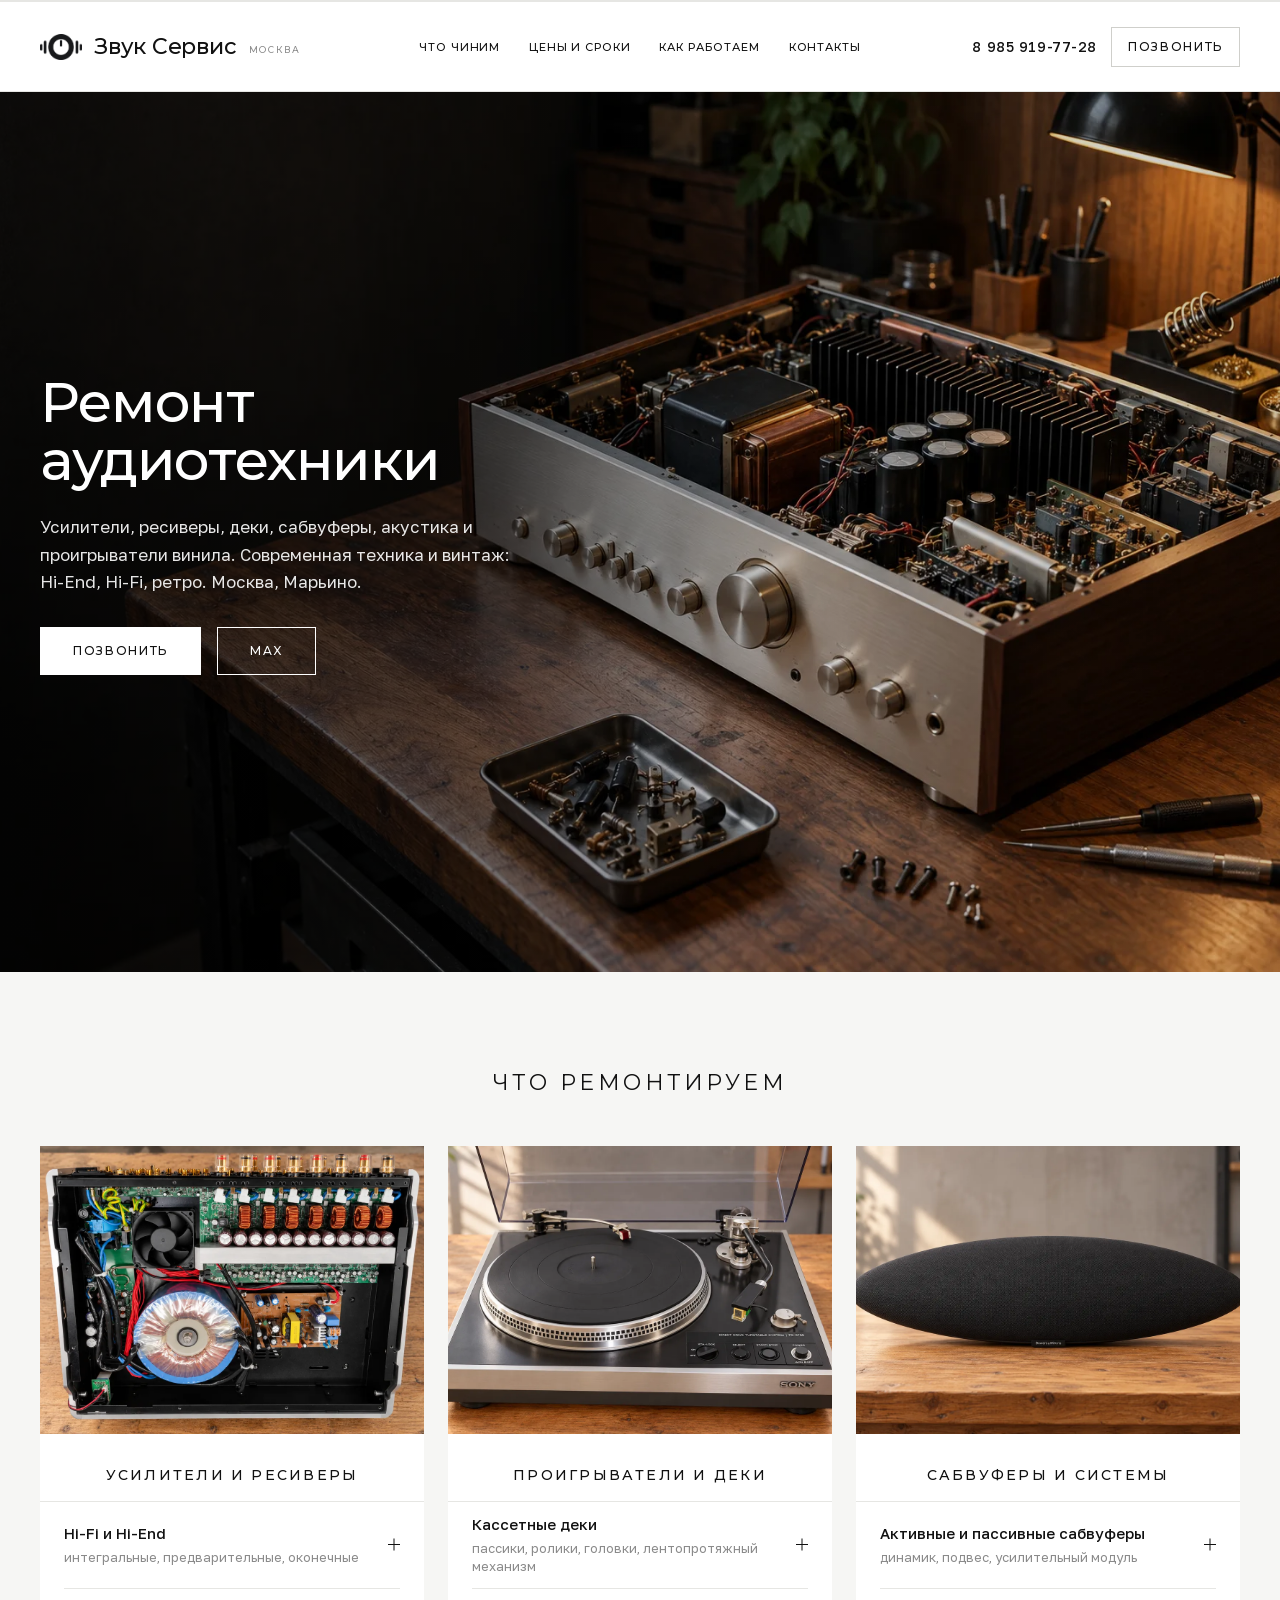
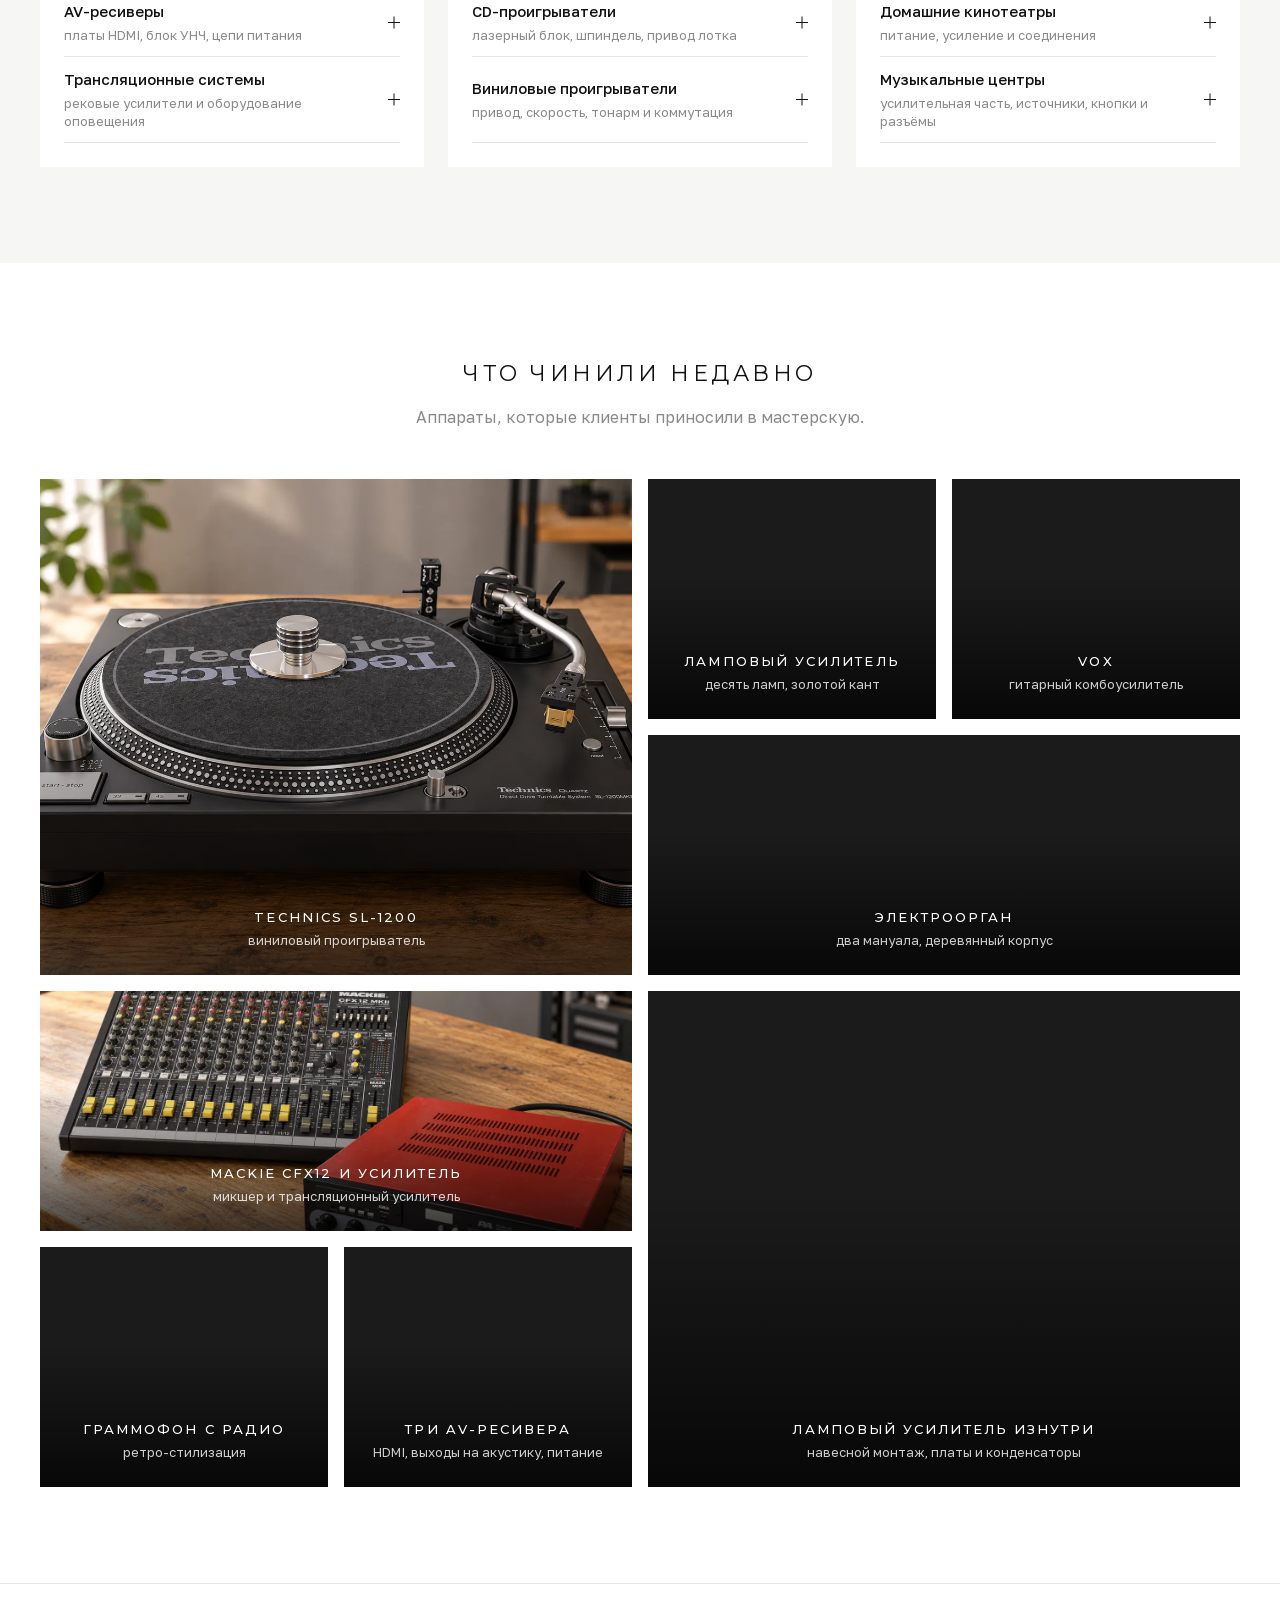
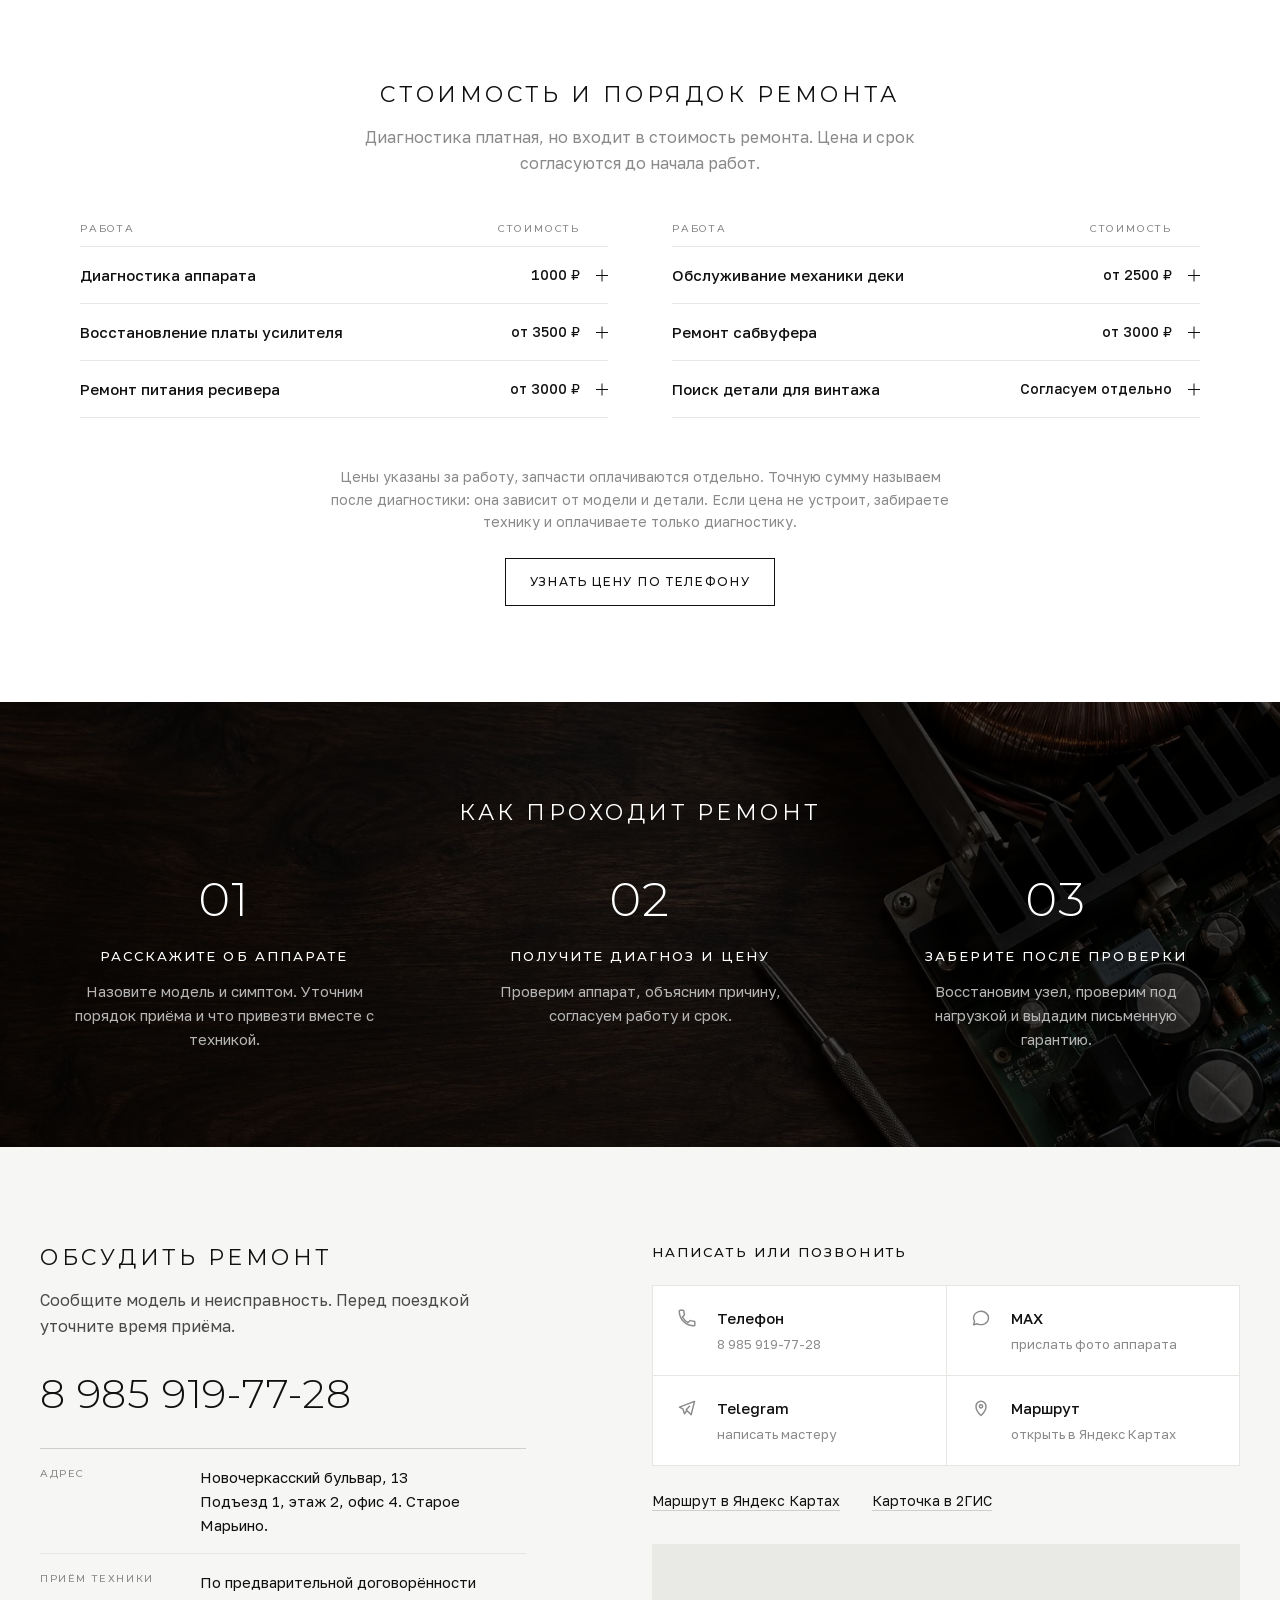
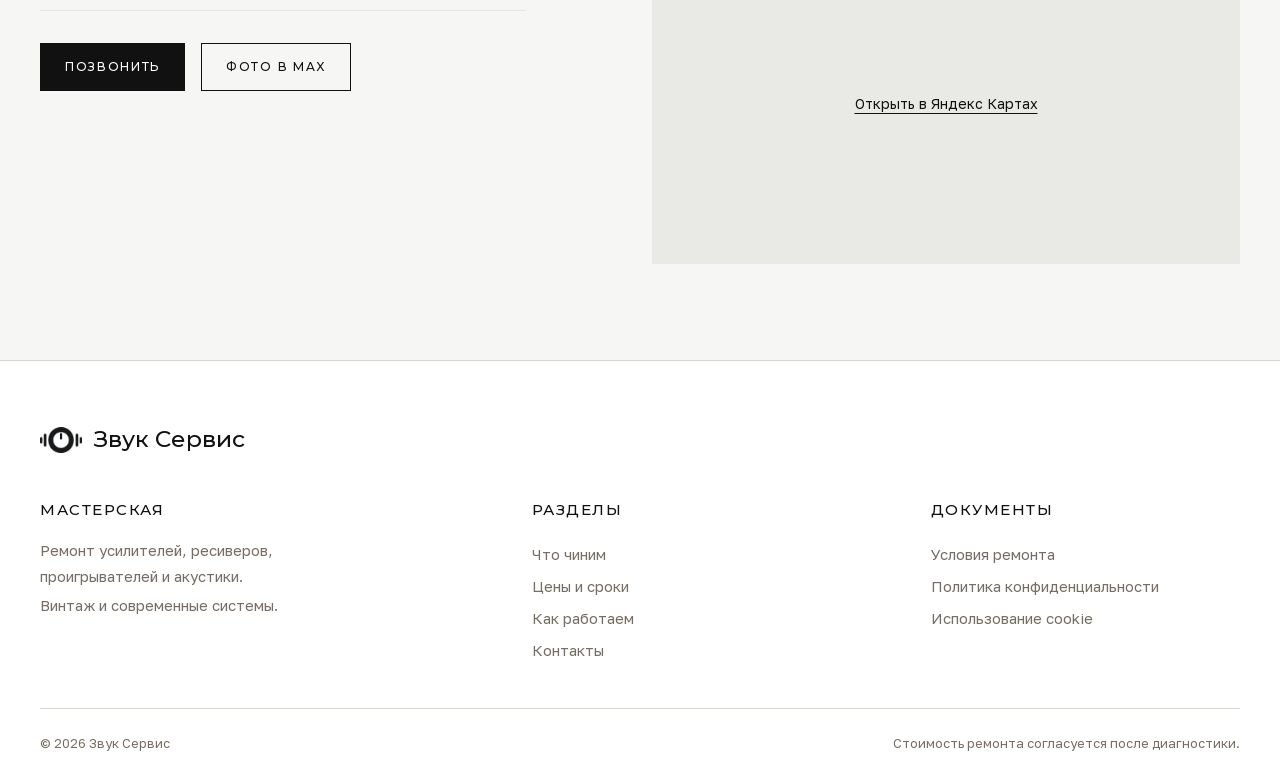
==== index.html @ 9503ae27 "Адаптировать футер в несколько колонок" ====
<!DOCTYPE html>

<html data-theme="sound" lang="ru">
<head>
<meta charset="utf-8"/>
<meta content="width=device-width, initial-scale=1" name="viewport"/>
<title>Ремонт усилителей, Hi-Fi и аудиотехники в Москве: Звук Сервис</title>
<meta content="Компонентный ремонт усилителей, ресиверов, сабвуферов, кассетных дек и проигрывателей. Современная и винтажная аудиотехника. Диагностика и согласование стоимости до ремонта." name="description"/>
<meta content="Звук Сервис | ремонт аудиотехники в Москве" property="og:title"/>
<meta content="Находим неисправный компонент. Восстанавливаем электронику и механику современной и винтажной техники." property="og:description"/>
<meta content="website" property="og:type"/>
<meta content="ru_RU" property="og:locale"/>

<link as="font" crossorigin="" href="fonts/GolosText-cyrillic.woff2" rel="preload" type="font/woff2"/>
<link as="font" crossorigin="" href="fonts/Montserrat-cyrillic.woff2" rel="preload" type="font/woff2"/>
<script>
  (function (r) {
    r.classList.add('js');
    if (/[?&]still\b/.test(location.search)) r.classList.add('still');
    if (/[?&]grid\b/.test(location.search)) r.classList.add('show-grid');
  })(document.documentElement);
</script>
<link href="img/favicon-32.png" rel="icon" sizes="32x32" type="image/png"/><link href="img/apple-touch-icon.png" rel="apple-touch-icon" sizes="180x180"/><meta content="#ffffff" name="theme-color"/><link href="minimal.css?v=12" rel="stylesheet"/></head>
<body><a class="skip" href="#main">Перейти к содержимому</a>
<header class="top">
<div class="wrap top__in">
<a aria-label="Звук Сервис, на главную" class="brand" href="./"><img alt="" aria-hidden="true" class="brand__mark" decoding="async" height="64" src="img/logo.png" width="64"/><span class="brand__name">Звук Сервис</span><span class="brand__tag">МОСКВА</span></a>
<nav aria-label="Разделы" class="top__nav" id="top-nav">
<a href="#chto-chinim">Что чиним</a>
<a href="#ceny">Цены и сроки</a>
<a href="#kak-rabotaem">Как работаем</a>
<a href="#kontakty">Контакты</a>
<div class="top__nav-extra"><a href="tel:+79859197728">Позвонить</a><a href="https://max.ru/" rel="noopener" target="_blank">MAX</a></div>
</nav>
<div class="top__side">
<a class="top__tel" href="tel:+79859197728">8 985 919-77-28</a>
<a aria-label="Позвонить" class="btn btn--accent btn--sm" href="tel:+79859197728"><svg aria-hidden="true" viewBox="0 0 24 24"><path d="M6.6 10.8c1.8 3.5 3.2 4.9 6.7 6.7l2.2-2.2c.3-.3.7-.4 1.1-.2 1.2.4 2.5.7 3.8.7.6 0 1 .4 1 1v3.5c0 .6-.4 1-1 1C10.6 21.3 2.7 13.4 2.7 3.6c0-.6.4-1 1-1h3.5c.6 0 1 .4 1 1 0 1.3.2 2.6.7 3.8.1.4 0 .8-.2 1.1z"/></svg><span>Позвонить</span></a>
<button aria-controls="top-nav" aria-expanded="false" aria-label="Открыть меню" class="top__burger" type="button"><i></i><i></i></button>
</div>
</div>
</header>
<main id="main">
<!-- ─────────────── герой ─────────────── -->
<section class="hero">
<div class="wrap grid hero__grid">
<div class="hero__text">
<h1>Ремонт<br/>аудиотехники</h1>
</div>
<div class="hero__aside">
<p class="hero__lead">Усилители, ресиверы, деки, сабвуферы, акустика и проигрыватели винила. Современная техника и винтаж: <span class="nobr">Hi-End</span>, <span class="nobr">Hi-Fi</span>, ретро. Москва, Марьино.</p>
<div class="hero__cta">
<a class="btn btn--accent btn--lg" href="tel:+79859197728">Позвонить</a>
<a class="btn btn--quiet btn--lg" href="https://max.ru/" rel="noopener" target="_blank">MAX</a>
</div>
</div>
<figure class="hero__media hero-photo">
<!-- Аппарат/рабочее место клиента: реальный снимок, обработан GPT image (изображения/клиент_2026-09-30). -->
<img src="img/hero-amplifier-1536.webp" srcset="img/hero-amplifier-768.webp 768w, img/hero-amplifier-1536.webp 1536w" sizes="100vw" width="1536" height="1024" alt="Усилитель со снятой крышкой на деревянном столе аудиомастерской" fetchpriority="high" decoding="async"/>
</figure>
</div>
</section>
<!-- ─────────────── 01 · что чиним ─────────────── -->
<section class="sect" id="chto-chinim"><div class="wrap"><header class="grid sect__head" data-reveal=""><div class="sect__title"><h2>Что ремонтируем</h2></div></header><div class="grid dirs" data-reveal=""><article class="dir dir--1"><figure class="dir__media"><img alt="Многоканальный усилитель со снятой крышкой: тороидальный трансформатор, вентилятор, платы выходных каскадов" decoding="async" height="800" loading="lazy" src="img/dir-amp.webp" width="1200"/></figure><div class="dir__head"><h3>Усилители и ресиверы</h3></div><!--ИСТОРИИ dir-1-->
<div class="acc" data-acc=""><div class="acc__item"><button aria-controls="zs-d1-1" aria-expanded="false" class="acc__head" id="zs-d1-1-h" type="button"><span class="acc__title"><b>Hi-Fi и Hi-End</b><span>интегральные, предварительные, оконечные</span></span><i aria-hidden="true" class="acc__icon"></i></button><div aria-labelledby="zs-d1-1-h" class="acc__panel" id="zs-d1-1" role="region"><div class="acc__inner"><p>Пропал канал, фон, уходит в защиту: сравниваем каналы по контрольным точкам и находим, где теряется сигнал. Чиним по компонентам: выходной каскад, реле, питание, регуляторы.</p></div></div></div><div class="acc__item"><button aria-controls="zs-d1-2" aria-expanded="false" class="acc__head" id="zs-d1-2-h" type="button"><span class="acc__title"><b>AV-ресиверы</b><span>платы HDMI, блок УНЧ, цепи питания</span></span><i aria-hidden="true" class="acc__icon"></i></button><div aria-labelledby="zs-d1-2-h" class="acc__panel" id="zs-d1-2" role="region"><div class="acc__inner"><p>Не включается или гаснет через минуту: цепи питания и защита. Нет звука на части каналов: блок УНЧ. Пропадает сигнал по HDMI: плата HDMI. Проверяем на реальной акустике.</p></div></div></div><div class="acc__item"><button aria-controls="zs-d1-3" aria-expanded="false" class="acc__head" id="zs-d1-3-h" type="button"><span class="acc__title"><b>Трансляционные системы</b><span>рековые усилители и оборудование оповещения</span></span><i aria-hidden="true" class="acc__icon"></i></button><div aria-labelledby="zs-d1-3-h" class="acc__panel" id="zs-d1-3" role="region"><div class="acc__inner"><p>Рековые усилители на 100 В, микшеры и блоки оповещения. Восстанавливаем и проверяем под линией.</p></div></div></div></div>
<!--/ИСТОРИИ dir-1--></article><article class="dir dir--2"><figure class="dir__media"><img alt="Проигрыватель винила Sony PS-8750 с открытой крышкой" decoding="async" height="800" loading="lazy" src="img/dir-sony.webp" width="1200"/></figure><div class="dir__head"><h3>Проигрыватели и деки</h3></div><!--ИСТОРИИ dir-2-->
<div class="acc" data-acc=""><div class="acc__item"><button aria-controls="zs-d2-1" aria-expanded="false" class="acc__head" id="zs-d2-1-h" type="button"><span class="acc__title"><b>Кассетные деки</b><span>пассики, ролики, головки, лентопротяжный механизм</span></span><i aria-hidden="true" class="acc__icon"></i></button><div aria-labelledby="zs-d2-1-h" class="acc__panel" id="zs-d2-1" role="region"><div class="acc__inner"><p>Жуёт ленту, плавает скорость: пассики и прижимные ролики. Глухой звук: чистка и настройка головок. Механизм разбираем, смазываем, регулируем.</p></div></div></div><div class="acc__item"><button aria-controls="zs-d2-2" aria-expanded="false" class="acc__head" id="zs-d2-2-h" type="button"><span class="acc__title"><b>CD-проигрыватели</b><span>лазерный блок, шпиндель, привод лотка</span></span><i aria-hidden="true" class="acc__icon"></i></button><div aria-labelledby="zs-d2-2-h" class="acc__panel" id="zs-d2-2" role="region"><div class="acc__inner"><p>Не читает или пропускает: чистка и настройка лазера, при износе замена. Лоток не выезжает: пассик привода.</p></div></div></div><div class="acc__item"><button aria-controls="zs-d2-3" aria-expanded="false" class="acc__head" id="zs-d2-3-h" type="button"><span class="acc__title"><b>Виниловые проигрыватели</b><span>привод, скорость, тонарм и коммутация</span></span><i aria-hidden="true" class="acc__icon"></i></button><div aria-labelledby="zs-d2-3-h" class="acc__panel" id="zs-d2-3" role="region"><div class="acc__inner"><p>Плавает скорость: пассик, мотор, регулировка. Фон и потеря канала: тонарм и коммутация. Настраиваем прижим и антискейтинг.</p></div></div></div></div>
<!--/ИСТОРИИ dir-2--></article><article class="dir dir--3"><figure class="dir__media"><img alt="Акустическая система Bowers &amp; Wilkins Zeppelin" decoding="async" height="800" loading="lazy" src="img/dir-bw.webp" width="1200"/></figure><div class="dir__head"><h3>Сабвуферы и системы</h3></div><!--ИСТОРИИ dir-3-->
<div class="acc" data-acc=""><div class="acc__item"><button aria-controls="zs-d3-1" aria-expanded="false" class="acc__head" id="zs-d3-1-h" type="button"><span class="acc__title"><b>Активные и пассивные сабвуферы</b><span>динамик, подвес, усилительный модуль</span></span><i aria-hidden="true" class="acc__icon"></i></button><div aria-labelledby="zs-d3-1-h" class="acc__panel" id="zs-d3-1" role="region"><div class="acc__inner"><p>Хрип и стук: подвес или катушка динамика. Молчит: встроенный усилительный модуль, чиним его отдельно.</p></div></div></div><div class="acc__item"><button aria-controls="zs-d3-2" aria-expanded="false" class="acc__head" id="zs-d3-2-h" type="button"><span class="acc__title"><b>Домашние кинотеатры</b><span>питание, усиление и соединения</span></span><i aria-hidden="true" class="acc__icon"></i></button><div aria-labelledby="zs-d3-2-h" class="acc__panel" id="zs-d3-2" role="region"><div class="acc__inner"><p>Ресивер и комплект акустики: питание, каналы усиления, разъёмы и кабели. Проверяем всю систему в сборе.</p></div></div></div><div class="acc__item"><button aria-controls="zs-d3-3" aria-expanded="false" class="acc__head" id="zs-d3-3-h" type="button"><span class="acc__title"><b>Музыкальные центры</b><span>усилительная часть, источники, кнопки и разъёмы</span></span><i aria-hidden="true" class="acc__icon"></i></button><div aria-labelledby="zs-d3-3-h" class="acc__panel" id="zs-d3-3" role="region"><div class="acc__inner"><p>Возвращаем звук, чиним привод дисков и кассетную часть, меняем кнопки и разъёмы.</p></div></div></div></div>
<!--/ИСТОРИИ dir-3--></article></div></div></section>
<!-- ─────────────── 02 · цены и сроки ─────────────── -->
<!-- ─────────────── работы: аппараты клиентов ─────────────── -->
<section class="sect works" id="raboty">
<div class="wrap">
<header class="sect__head" data-reveal=""><div class="sect__title"><h2>Что чинили недавно</h2><p class="sect__lead">Аппараты, которые клиенты приносили в мастерскую.</p></div></header>
<ul class="works__grid"><li class="works__item works__item--big"><img src="img/work-technics.webp" width="1400" height="933" alt="Technics SL-1200: виниловый проигрыватель" loading="lazy" decoding="async"/><p class="works__cap"><b>Technics SL-1200</b><span>виниловый проигрыватель</span></p></li><li class="works__item"><img src="img/work-tube-amplifier.webp" width="960" height="640" alt="Ламповый усилитель: четыре выходные лампы и шесть в предусилителе" loading="lazy" decoding="async"/><p class="works__cap"><b>Ламповый усилитель</b><span>десять ламп, золотой кант</span></p></li><li class="works__item"><img src="img/work-vox.webp" width="960" height="640" alt="VOX: гитарный комбоусилитель" loading="lazy" decoding="async"/><p class="works__cap"><b>VOX</b><span>гитарный комбоусилитель</span></p></li><li class="works__item works__item--wide"><img src="img/work-organ.webp" width="1400" height="933" alt="Электроорган: два мануала, деревянный корпус" loading="lazy" decoding="async"/><p class="works__cap"><b>Электроорган</b><span>два мануала, деревянный корпус</span></p></li><li class="works__item works__item--wide"><img src="img/work-mackie-pa.webp" width="1400" height="933" alt="Mackie CFX12 и усилитель: микшер и трансляционный усилитель" loading="lazy" decoding="async"/><p class="works__cap"><b>Mackie CFX12 и усилитель</b><span>микшер и трансляционный усилитель</span></p></li><li class="works__item works__item--big"><img src="img/work-tube-internals.webp" width="1400" height="933" alt="Ламповый усилитель изнутри: навесной монтаж, платы и конденсаторы" loading="lazy" decoding="async"/><p class="works__cap"><b>Ламповый усилитель изнутри</b><span>навесной монтаж, платы и конденсаторы</span></p></li><li class="works__item"><img src="img/work-gramophone.webp" width="960" height="640" alt="Граммофон с радио: ретро-стилизация" loading="lazy" decoding="async"/><p class="works__cap"><b>Граммофон с радио</b><span>ретро-стилизация</span></p></li><li class="works__item"><img src="img/work-receivers.webp" width="960" height="640" alt="Три AV-ресивера: HDMI, выходы на акустику, питание" loading="lazy" decoding="async"/><p class="works__cap"><b>Три AV-ресивера</b><span>HDMI, выходы на акустику, питание</span></p></li></ul>
</div>
</section>
<section class="sect sect--white" id="ceny">
<div class="wrap">
<header class="grid sect__head" data-reveal="">

<div class="sect__title">
<h2>Стоимость и порядок ремонта</h2>
<p class="sect__lead">Диагностика платная, но входит в стоимость ремонта. Цена и срок согласуются до начала работ.</p>
</div>
</header>
<div class="grid prices" data-reveal="">
<div class="prices__table">
<!-- ЦЕНЫ: прайс от клиента не получен. Когда пришлёт, добавить колонку «Цена» между «Работа» и «Обычно». -->
<!--ИСТОРИИ prices-->
<div class="prices__cols"><div class="prices__col"><p class="acc__cols"><span>Работа</span><span>Стоимость</span></p><div class="acc acc--prices" data-acc=""><div class="acc__item"><button aria-controls="zs-p1" aria-expanded="false" class="acc__head" id="zs-p1-h" type="button"><span class="acc__title"><b>Диагностика аппарата</b></span><span class="acc__term">1000 ₽</span><i aria-hidden="true" class="acc__icon"></i></button><div aria-labelledby="zs-p1-h" class="acc__panel" id="zs-p1" role="region"><div class="acc__inner"><p>Проверяем аппарат, находим неисправный узел и называем цену до начала работ. При ремонте 1000 ₽ входят в его стоимость.</p></div></div></div><div class="acc__item"><button aria-controls="zs-p2" aria-expanded="false" class="acc__head" id="zs-p2-h" type="button"><span class="acc__title"><b>Восстановление платы усилителя</b></span><span class="acc__term">от 3500 ₽</span><i aria-hidden="true" class="acc__icon"></i></button><div aria-labelledby="zs-p2-h" class="acc__panel" id="zs-p2" role="region"><div class="acc__inner"><p>Замена конденсаторов, транзисторов, реле и пайки. Стоимость зависит от объёма и деталей.</p></div></div></div><div class="acc__item"><button aria-controls="zs-p3" aria-expanded="false" class="acc__head" id="zs-p3-h" type="button"><span class="acc__title"><b>Ремонт питания ресивера</b></span><span class="acc__term">от 3000 ₽</span><i aria-hidden="true" class="acc__icon"></i></button><div aria-labelledby="zs-p3-h" class="acc__panel" id="zs-p3" role="region"><div class="acc__inner"><p>Блок питания и защита. Точную цену называем после проверки под нагрузкой.</p></div></div></div></div></div><div class="prices__col"><p class="acc__cols" aria-hidden="true"><span>Работа</span><span>Стоимость</span></p><div class="acc acc--prices" data-acc=""><div class="acc__item"><button aria-controls="zs-p4" aria-expanded="false" class="acc__head" id="zs-p4-h" type="button"><span class="acc__title"><b>Обслуживание механики деки</b></span><span class="acc__term">от 2500 ₽</span><i aria-hidden="true" class="acc__icon"></i></button><div aria-labelledby="zs-p4-h" class="acc__panel" id="zs-p4" role="region"><div class="acc__inner"><p>Пассики, ролики, чистка и настройка механизма. Смотрим состояние и называем сумму.</p></div></div></div><div class="acc__item"><button aria-controls="zs-p5" aria-expanded="false" class="acc__head" id="zs-p5-h" type="button"><span class="acc__title"><b>Ремонт сабвуфера</b></span><span class="acc__term">от 3000 ₽</span><i aria-hidden="true" class="acc__icon"></i></button><div aria-labelledby="zs-p5-h" class="acc__panel" id="zs-p5" role="region"><div class="acc__inner"><p>Диагностика и ремонт усилительной части, проверка динамика, платы обработки сигнала и цепей питания. Называем сумму до начала работ.</p></div></div></div><div class="acc__item"><button aria-controls="zs-p6" aria-expanded="false" class="acc__head" id="zs-p6-h" type="button"><span class="acc__title"><b>Поиск детали для винтажа</b></span><span class="acc__term">Согласуем отдельно</span><i aria-hidden="true" class="acc__icon"></i></button><div aria-labelledby="zs-p6-h" class="acc__panel" id="zs-p6" role="region"><div class="acc__inner"><p>Снятые с производства компоненты ищем по донорам и аналогам. Сроки и цену обсуждаем до заказа.</p></div></div></div></div></div></div>
<!--/ИСТОРИИ prices-->
</div>
<div class="prices__foot">
<p>Цены указаны за работу, запчасти оплачиваются отдельно. Точную сумму называем после диагностики: она зависит от модели и детали. Если цена не устроит, забираете технику и оплачиваете только диагностику.</p>
<a class="btn btn--accent" href="tel:+79859197728">Узнать цену по телефону</a>
</div>
</div>
</div>
</section>
<!-- ─────────────── 03 · как проходит ремонт ─────────────── -->
<section class="sect process-visual" id="kak-rabotaem">
<img class="process-visual__image" src="img/process-background-20260920.webp" alt="" aria-hidden="true" width="1536" height="1024" loading="lazy" decoding="async"/>
<div class="wrap">
<header class="sect__head" data-reveal=""><div class="sect__title"><h2>Как проходит ремонт</h2></div></header>
<ol class="steps" data-reveal=""><li class="step"><span class="step__n">01</span><h3>Расскажите об аппарате</h3><p>Назовите модель и симптом. Уточним порядок приёма и что привезти вместе с техникой.</p></li><li class="step"><span class="step__n">02</span><h3>Получите диагноз и цену</h3><p>Проверим аппарат, объясним причину, согласуем работу и срок.</p></li><li class="step"><span class="step__n">03</span><h3>Заберите после проверки</h3><p>Восстановим узел, проверим под нагрузкой и выдадим письменную гарантию.</p></li></ol>
</div>
</section>
<!-- ─────────────── 05 · контакты ─────────────── -->
<section class="sect" id="kontakty">
<div class="wrap grid contacts">
<div class="contacts__info" data-reveal="">
<h2>Обсудить ремонт</h2>
<p class="contacts__sub">Сообщите модель и неисправность. Перед поездкой уточните время приёма.</p>
<a class="contacts__tel" href="tel:+79859197728">8 985 919-77-28</a>
<dl class="contacts__list">
<div><dt>Адрес</dt><dd>Новочеркасский бульвар, 13<br/>Подъезд 1, этаж 2, офис 4. Старое Марьино.</dd></div>
<div><dt>Приём техники</dt><dd>По предварительной договорённости</dd></div>
</dl>
<div class="hero__cta"><a class="btn btn--accent" href="tel:+79859197728">Позвонить</a><a class="btn btn--quiet" href="https://max.ru/" rel="noopener" target="_blank">Фото в MAX</a></div>
</div>
<div class="channels" data-reveal="">
<h3 class="channels__h">Написать или позвонить</h3>
<div class="channels__grid">
<a class="channel" href="tel:+79859197728"><svg class="channel__i" viewBox="0 0 24 24" fill="none" stroke="currentColor" stroke-width="1.75" stroke-linecap="round" stroke-linejoin="round" aria-hidden="true"><path d="M6.6 10.8c1.8 3.5 3.2 4.9 6.7 6.7l2.2-2.2c.3-.3.7-.4 1.1-.2 1.2.4 2.5.7 3.8.7.6 0 1 .4 1 1v3.5c0 .6-.4 1-1 1C10.6 21.3 2.7 13.4 2.7 3.6c0-.6.4-1 1-1h3.5c.6 0 1 .4 1 1 0 1.3.2 2.6.7 3.8.1.4 0 .8-.2 1.1z"/></svg><b>Телефон</b><span>8 985 919-77-28</span></a>
<a class="channel" href="https://max.ru/" rel="noopener noreferrer" target="_blank"><svg class="channel__i" viewBox="0 0 24 24" fill="none" stroke="currentColor" stroke-width="1.75" stroke-linecap="round" stroke-linejoin="round" aria-hidden="true"><path d="M3 20l1.3-3.9C2 12.7 2.9 8.2 6.4 5.7s8.6-2.3 11.8.5c3.3 2.8 3.7 7.3 1.1 10.5-2.7 3.2-7.6 4.2-11.6 2.3L3 20z"/></svg><b>MAX</b><span>прислать фото аппарата</span></a>
<a class="channel" href="https://t.me/+79859197728" rel="noopener noreferrer" target="_blank"><svg class="channel__i" viewBox="0 0 24 24" fill="none" stroke="currentColor" stroke-width="1.75" stroke-linecap="round" stroke-linejoin="round" aria-hidden="true"><path d="M15 10l-4 4 6 6 4-16-18 7 4 2 2 6 3-4"/></svg><b>Telegram</b><span>написать мастеру</span></a>
<a class="channel" href="https://yandex.ru/maps/?rtext=~55.647521%2C37.723402" rel="noopener noreferrer" target="_blank"><svg class="channel__i" viewBox="0 0 24 24" fill="none" stroke="currentColor" stroke-width="1.75" stroke-linecap="round" stroke-linejoin="round" aria-hidden="true"><path d="M12 21s6-5.1 6-11a6 6 0 1 0-12 0c0 5.9 6 11 6 11z"/><circle cx="12" cy="10" r="2"/></svg><b>Маршрут</b><span>открыть в Яндекс Картах</span></a>
</div>
<p class="channels__links"><a href="https://yandex.ru/maps/?rtext=~55.647521%2C37.723402" rel="noopener noreferrer" target="_blank">Маршрут в Яндекс Картах</a><a href="https://2gis.ru/moscow/firm/70000001059206560" rel="noopener noreferrer" target="_blank">Карточка в 2ГИС</a></p>
<div class="contacts__map"><a class="map-fallback" href="https://yandex.ru/maps/?rtext=~55.647521%2C37.723402" rel="noopener noreferrer" target="_blank">Открыть в Яндекс Картах</a><iframe title="Мастерская на карте: Новочеркасский бульвар, 13" loading="lazy" data-fallback="https://www.openstreetmap.org/export/embed.html?bbox=37.7154%2C55.6440%2C37.7314%2C55.6510&amp;layer=mapnik&amp;marker=55.647521%2C37.723402" src="https://yandex.ru/map-widget/v1/?ll=37.723402%2C55.647521&amp;z=16&amp;pt=37.723402,55.647521,pm2dgl"></iframe></div>
</div>
</div>
</section>
</main>
<footer class="foot" id="foot">
<div class="wrap">
<div class="foot__brand"><img alt="" aria-hidden="true" class="foot__logo" decoding="async" src="img/logo.png"/><span>Звук Сервис</span></div><div class="foot__grid">
<div class="foot__col"><p class="foot__h">Мастерская</p><p>Ремонт усилителей, ресиверов, проигрывателей и акустики.</p><p>Винтаж и современные системы.</p></div>
<div class="foot__col"><p class="foot__h">Разделы</p><a href="#chto-chinim">Что чиним</a><a href="#ceny">Цены и сроки</a><a href="#kak-rabotaem">Как работаем</a><a href="#kontakty">Контакты</a></div>
<div class="foot__col"><p class="foot__h">Документы</p><a href="oferta.html">Условия ремонта</a><a href="privacy.html">Политика конфиденциальности</a><a href="privacy.html#cookie">Использование cookie</a></div>
</div>
<div class="foot__row"><span>© 2026 Звук Сервис</span><span>Стоимость ремонта согласуется после диагностики.</span></div>
</div>
</footer>
<div class="callbar">
<a class="btn btn--accent" href="tel:+79859197728">
<svg aria-hidden="true" viewbox="0 0 24 24"><path d="M13.832 16.568a1 1 0 0 0 1.213-.303l.355-.465A2 2 0 0 1 17 15h3a2 2 0 0 1 2 2v3a2 2 0 0 1-2 2A18 18 0 0 1 2 4a2 2 0 0 1 2-2h3a2 2 0 0 1 2 2v3a2 2 0 0 1-.8 1.6l-.468.351a1 1 0 0 0-.292 1.233 14 14 0 0 0 6.392 6.384"></path></svg>
    Позвонить
  </a>
<a class="btn btn--quiet" href="https://max.ru/" rel="noopener" target="_blank">MAX</a>
</div>
<script defer="" src="site.js?v=2f242695"></script>

</body>
</html>
---- minimal.css ----
/* ═══════════════════════════════════════════════════════════════════════════
   Минимализм по мотивам dubaiaudio.com (06.10.2026).
   Один файл вместо site.css + theme.css + layout.css + hero-photo.css.
   Разметка и тексты прежние. Откат: вернуть в <head> четыре старых <link>.
   Приёмы референса: белый и светло-серый фон, первый экран — фото во всю ширину
   с тёмной вуалью и шапкой поверх, заглавные заголовки с разрядкой, кнопки
   без скруглений (рамка или заливка), плитки фото с подписью внизу, чёрная полоса.
   ═══════════════════════════════════════════════════════════════════════════ */

@font-face{font-family:"Golos Text";font-style:normal;font-weight:400 700;font-display:swap;
  src:url(fonts/GolosText-cyrillic.woff2) format("woff2");unicode-range:U+301,U+400-45F,U+490-491,U+4B0-4B1,U+2116}
@font-face{font-family:"Golos Text";font-style:normal;font-weight:400 700;font-display:swap;
  src:url(fonts/GolosText-latin.woff2) format("woff2");unicode-range:U+0-FF,U+131,U+152-153,U+2BB-2BC,U+2C6,U+2DA,U+2DC,U+304,U+308,U+329,U+2000-206F,U+20AC,U+2122,U+2191,U+2193,U+2212,U+2215,U+FEFF,U+FFFD}
@font-face{font-family:"Montserrat";font-style:normal;font-weight:300 600;font-display:swap;
  src:url(fonts/Montserrat-cyrillic.woff2) format("woff2");unicode-range:U+301,U+400-45F,U+490-491,U+4B0-4B1,U+2116}
@font-face{font-family:"Montserrat";font-style:normal;font-weight:300 600;font-display:swap;
  src:url(fonts/Montserrat-latin.woff2) format("woff2");unicode-range:U+0-FF,U+131,U+152-153,U+2BB-2BC,U+2C6,U+2DA,U+2DC,U+304,U+308,U+329,U+2000-206F,U+20AC,U+2122,U+2191,U+2193,U+2212,U+2215,U+FEFF,U+FFFD}

:root{
  --bg:#fff; --soft:#f6f6f4; --ink:#111; --ink-2:#4a4a4a; --ink-3:#8a8a8a;
  --line:#e6e6e3; --line-2:#cfcfcb;
  --black:#000; --b-ink:#fff; --b-ink-2:#b5b5b5; --b-line:#2a2a2a;
  --ok:#2f9e68; --mark:#fff3b0;
  --sans:"Golos Text",system-ui,-apple-system,"Segoe UI",Roboto,Arial,sans-serif;
  --disp:"Montserrat","Golos Text",system-ui,sans-serif;
  --max:1360px; --pad:40px; --gap:24px; --sect:96px;
  --top-h:112px;
  --track:.16em;
}

/* ─────────── основа ─────────── */
*,*::before,*::after{box-sizing:border-box}
html{-webkit-text-size-adjust:100%;scroll-behavior:smooth;scroll-padding-top:calc(var(--top-h) + 16px);background:var(--bg)}
body{margin:0;background:var(--bg);color:var(--ink);font:400 16px/1.6 var(--sans);-webkit-font-smoothing:antialiased;overflow-x:clip}
img{display:block;max-width:100%;height:auto}
a{color:inherit;text-decoration:none}
h1,h2,h3,h4{margin:0;font-weight:500;line-height:1.2;text-wrap:balance}
p,ul,ol,dl,dd,figure{margin:0}
ul,ol{padding:0;list-style:none}
button{font:inherit;color:inherit}
:focus-visible{outline:2px solid currentColor;outline-offset:3px}
::selection{background:var(--ink);color:#fff}
.skip{position:absolute;left:16px;top:-48px;z-index:60;padding:8px 16px;background:var(--ink);color:#fff}
.skip:focus{top:8px}
.nobr{white-space:nowrap}
.ph{background:var(--mark);padding:0 4px}

.wrap{max-width:var(--max);margin-inline:auto;padding-inline:var(--pad)}
.grid{display:grid;grid-template-columns:repeat(12,minmax(0,1fr));column-gap:var(--gap)}

/* надписи с разрядкой — главный приём референса */
.caps{font-family:var(--disp);text-transform:uppercase;letter-spacing:var(--track)}

/* ─────────── кнопки: без скруглений, заглавные ─────────── */
.btn{display:inline-flex;align-items:center;justify-content:center;gap:8px;height:48px;padding:0 24px;
     border:1px solid var(--ink);border-radius:0;background:var(--ink);color:#fff;
     font:500 12px/1 var(--disp);text-transform:uppercase;letter-spacing:.14em;white-space:nowrap;cursor:pointer;
     transition:background-color .2s ease,color .2s ease,border-color .2s ease}
.btn svg{width:16px;height:16px;flex:none;fill:none;stroke:currentColor;stroke-width:2;stroke-linecap:round;stroke-linejoin:round}
.btn:hover{background:#fff;color:var(--ink)}
.btn--quiet{background:transparent;color:var(--ink)}
.btn--quiet:hover{background:var(--ink);color:#fff}
.btn--lg{height:48px;padding:0 32px}
.btn--sm{height:40px;padding:0 16px}

/* ─────────── шапка: логотип по центру, меню строкой под ним ─────────── */
.top{position:sticky;top:0;z-index:30;background:#fff;color:var(--ink);border-bottom:1px solid var(--line);
     transition:background-color .3s ease,color .3s ease,border-color .3s ease}
.top__in{display:grid;grid-template-columns:1fr auto 1fr;grid-template-rows:64px 48px;align-items:center;column-gap:24px}
.brand{grid-column:2;grid-row:1;display:flex;align-items:center;gap:12px;white-space:nowrap}
.brand__mark{width:32px;height:32px;object-fit:contain}
.brand__name{font:400 24px/1 var(--disp);letter-spacing:-.01em}
.brand__tag{font:500 10px/1 var(--disp);letter-spacing:.2em;color:var(--ink-3);padding-top:4px}
.top__side{display:contents}
.top__tel{grid-column:1;grid-row:1;justify-self:start;font:500 14px/1 var(--disp);letter-spacing:.04em;transition:opacity .2s ease}
.top__tel:hover{opacity:.6}
.top__side .btn--sm{grid-column:3;grid-row:1;justify-self:end}
.top__burger{display:none}
.top__nav{grid-column:1 / -1;grid-row:2;display:flex;justify-content:center;gap:40px;align-self:stretch}
.top__nav > a{position:relative;display:flex;align-items:center;font:500 11px/1 var(--disp);text-transform:uppercase;letter-spacing:.16em;transition:opacity .2s ease}
.top__nav > a:hover{opacity:.6}
.top__nav > a[aria-current="location"]::after{content:"";position:absolute;left:0;right:0;bottom:10px;height:1px;background:currentColor}
.top__nav-extra{display:none}
.status{display:inline-flex;align-items:center;gap:8px;font-size:12px;color:var(--ink-3)}
.status::before{content:"";width:6px;height:6px;border-radius:50%;background:var(--ink-3)}
.status.is-open::before{background:var(--ok)}

/* поверх первого экрана шапка прозрачная и белая, после прокрутки — белая плашка.
   :has, а не класс из JS — чтобы при загрузке не мигала белая плашка. */
html.js:has(.hero) .top{position:fixed;left:0;right:0}
html.js:has(.hero):not(.is-scrolled) .top:not(.is-open){background:transparent;color:#fff;border-color:rgba(255,255,255,.18)}
html.js:has(.hero):not(.is-scrolled) .top:not(.is-open) .brand__tag{color:rgba(255,255,255,.7)}
html.js:has(.hero):not(.is-scrolled) .top:not(.is-open) .brand__mark{filter:brightness(0) invert(1)}
html.js:has(.hero):not(.is-scrolled) .top:not(.is-open) .btn--sm{background:transparent;border-color:#fff;color:#fff}
html.js:has(.hero):not(.is-scrolled) .top:not(.is-open) .btn--sm:hover{background:#fff;color:var(--ink)}

/* ─────────── первый экран: фото во всю ширину, текст по центру ─────────── */
.hero{position:relative}
.hero__grid{position:relative;max-width:none;min-height:min(100svh,880px);padding:calc(var(--top-h) + 64px) var(--pad) 96px;
            display:flex;flex-direction:column;align-items:center;justify-content:center;text-align:center;color:#fff;isolation:isolate}
.hero__media{position:absolute;inset:0;z-index:-1;background:#1b1b1b}
.hero__media img{width:100%;height:100%;object-fit:cover;object-position:50% 55%}
.hero__media::after{content:"";position:absolute;inset:0;background:linear-gradient(rgba(0,0,0,.55),rgba(0,0,0,.35) 40%,rgba(0,0,0,.6))}
.hero h1{font:300 56px/1.15 var(--disp);text-transform:uppercase;letter-spacing:.12em}
.hero__lead{max-width:56ch;margin:24px auto 0;font-size:17px;line-height:1.6;color:rgba(255,255,255,.88)}
.hero__cta{display:flex;flex-wrap:wrap;justify-content:center;gap:16px;margin-top:40px}
.hero .btn{background:transparent;border-color:#fff;color:#fff}
.hero .btn:hover{background:#fff;color:var(--ink)}
.hero .btn--accent{background:#fff;color:var(--ink)}
.hero .btn--accent:hover{background:transparent;color:#fff}

/* факты — полоса под фото, как строка брендов у референса */
.hero__facts{padding-block:0}
.facts{display:grid;grid-template-columns:repeat(4,minmax(0,1fr));border-bottom:1px solid var(--line)}
.facts > div{padding:32px 24px;text-align:center}
.facts > div + div{border-left:1px solid var(--line)}
.facts dt{display:flex;align-items:center;justify-content:center;gap:8px;font:400 22px/1.2 var(--disp);letter-spacing:.04em}
.facts dt svg{width:16px;height:16px}
.facts dd{max-width:30ch;margin:8px auto 0;font-size:13px;line-height:1.5;color:var(--ink-3)}
.facts dd a{text-decoration:underline;text-underline-offset:3px;text-decoration-color:var(--line-2)}
.facts dd .status{display:flex;justify-content:center;margin-top:4px}

/* ─────────── секции ─────────── */
.sect{padding-block:var(--sect);background:var(--bg)}
.sect + .sect:not(.process-visual){border-top:1px solid var(--line)}
#chto-chinim,#kontakty{background:var(--soft);border-top:0}
#chto-chinim + .sect,#kontakty + .sect{border-top:0}
.sect__head{display:block;margin-bottom:48px;text-align:center}
.sect__title h2,.faq__side h2,.contacts__info h2{font:400 22px/1.35 var(--disp);text-transform:uppercase;letter-spacing:var(--track)}
.sect__lead{max-width:56ch;margin:16px auto 0;color:var(--ink-3);font-size:16px}
.sect__index{display:none}

/* ─────────── что ремонтируем: белые карточки на сером ─────────── */
.dirs{row-gap:24px;align-items:start}
.dir{grid-column:span 4;background:#fff}
.dir__media{aspect-ratio:4/3;overflow:hidden;background:#e9e9e6}
.dir__media img{width:100%;height:100%;object-fit:cover;transition:transform .6s ease}
.dir:hover .dir__media img{transform:scale(1.03)}
.dir__head{padding:32px 24px 16px;text-align:center}
.dir h3{font:500 14px/1.4 var(--disp);text-transform:uppercase;letter-spacing:var(--track)}
.dir .acc{padding:0 24px 24px}
.dir .more-btn{margin:0 24px 24px;width:calc(100% - 48px)}

/* аккордеоны: строки с тонкой линией, без заливки */
.acc{border-top:1px solid var(--line)}
.acc__item{border-bottom:1px solid var(--line)}
.acc__head{display:flex;align-items:center;gap:16px;width:100%;min-height:56px;padding:12px 0;border:0;background:none;text-align:left;cursor:pointer}
.acc__title{flex:1;min-width:0;display:flex;flex-direction:column;gap:4px}
.acc__title b{font-size:15px;font-weight:500;line-height:1.4}
.acc__title span{font-size:13px;line-height:1.4;color:var(--ink-3)}
.acc__term{flex:none;font-size:14px;font-weight:500;font-variant-numeric:tabular-nums;white-space:nowrap}
.acc__icon{position:relative;flex:none;width:12px;height:12px}
.acc__icon::before,.acc__icon::after{content:"";position:absolute;left:0;top:50%;width:12px;height:1px;margin-top:-.5px;background:currentColor;transition:transform .25s ease}
.acc__icon::after{transform:rotate(90deg)}
.acc__item.is-open .acc__icon::after{transform:rotate(0)}
.acc__head:hover .acc__title b{text-decoration:underline;text-underline-offset:4px;text-decoration-color:var(--line-2)}
.acc__panel{display:grid;grid-template-rows:1fr;transition:grid-template-rows .3s ease}
.js .acc__panel{grid-template-rows:0fr}
.js .acc__item.is-open .acc__panel{grid-template-rows:1fr}
.acc__inner{min-height:0;overflow:hidden}
.acc__inner p{padding:0 28px 16px 0;font-size:14px;line-height:1.6;color:var(--ink-2)}
.acc__cols{display:flex;justify-content:space-between;padding:0 28px 12px 0;font:500 10px/1 var(--disp);text-transform:uppercase;letter-spacing:.18em;color:var(--ink-3)}

.is-folded{display:none!important}
.more-btn{display:flex;align-items:center;justify-content:center;width:100%;height:44px;margin-top:16px;border:1px solid var(--ink);border-radius:0;background:transparent;
          font:500 11px/1 var(--disp);text-transform:uppercase;letter-spacing:.14em;cursor:pointer;transition:background-color .2s ease,color .2s ease}
.more-btn:hover{background:var(--ink);color:#fff}
.more-btn[hidden]{display:none}

/* ─────────── что чинили недавно: плитки фото, подпись внизу ─────────── */
.works__grid{display:grid;grid-template-columns:repeat(4,minmax(0,1fr));grid-auto-rows:240px;gap:16px}
.works__item{position:relative;overflow:hidden;background:#1b1b1b;color:#fff}
.works__item--big{grid-column:span 2;grid-row:span 2}
.works__item--wide{grid-column:span 2}
.works__item img{width:100%;height:100%;object-fit:cover;transition:transform .6s ease}
.works__item:hover img{transform:scale(1.03)}
.works__item::after{content:"";position:absolute;inset:40% 0 0;background:linear-gradient(transparent,rgba(0,0,0,.72));pointer-events:none}
.works__cap{position:absolute;left:0;right:0;bottom:0;z-index:1;padding:24px;text-align:center}
.works__cap b{display:block;font:500 13px/1.4 var(--disp);text-transform:uppercase;letter-spacing:var(--track)}
.works__cap span{display:block;margin-top:4px;font-size:13px;color:rgba(255,255,255,.8)}

/* ─────────── цены ─────────── */
.prices{display:block}
.prices__table{max-width:1120px;margin-inline:auto}
.prices__cols{display:grid;grid-template-columns:1fr 1fr;column-gap:64px;align-items:start}
.acc--prices .acc__head{min-height:56px}
.acc--prices .acc__title b{font-size:15px}
.prices__foot{max-width:64ch;margin:48px auto 0;text-align:center}
.prices__foot p{font-size:14px;color:var(--ink-3)}
.prices__foot .btn{margin-top:24px;background:transparent;color:var(--ink)}
.prices__foot .btn:hover{background:var(--ink);color:#fff}

/* ─────────── как проходит ремонт: чёрная полоса ─────────── */
.process-visual{position:relative;isolation:isolate;overflow:hidden;background:var(--black);color:var(--b-ink)}
.process-visual__image{position:absolute;inset:0;z-index:-1;width:100%;height:100%;object-fit:cover;opacity:.28}
.steps{display:grid;grid-template-columns:repeat(3,minmax(0,1fr));gap:48px;text-align:center}
.step__n{display:block;font:300 48px/1 var(--disp);letter-spacing:.04em}
.step h3{margin-top:24px;font:500 13px/1.5 var(--disp);text-transform:uppercase;letter-spacing:var(--track)}
.step p{max-width:34ch;margin:12px auto 0;font-size:15px;color:var(--b-ink-2)}

/* ─────────── вопросы ─────────── */
.faq{align-items:start;row-gap:40px}
.faq__side{grid-column:1 / span 4;position:sticky;top:calc(var(--top-h) + 24px)}
.faq__cta p{margin-top:16px;font-size:15px;color:var(--ink-2);max-width:32ch}
.faq__tel{display:inline-block;margin-top:24px;font:300 28px/1.2 var(--disp);letter-spacing:.02em}
.faq__cta .faq__hours{margin-top:8px;font-size:13px;color:var(--ink-3)}
.faq__list{grid-column:6 / -1;border-top:1px solid var(--line)}
.faq__list details{border-bottom:1px solid var(--line)}
.faq__list summary{display:flex;justify-content:space-between;align-items:center;gap:24px;min-height:64px;padding:16px 0;cursor:pointer;list-style:none;font-size:16px;font-weight:500}
.faq__list summary::-webkit-details-marker{display:none}
.faq__list summary::after{content:"";flex:none;width:12px;height:12px;
  background:linear-gradient(currentColor,currentColor) center/12px 1px no-repeat,linear-gradient(currentColor,currentColor) center/1px 12px no-repeat;transition:transform .25s ease}
.faq__list details[open] summary::after{transform:rotate(45deg)}
.faq__list details p{padding:0 40px 24px 0;font-size:15px;color:var(--ink-2);max-width:64ch}

/* ─────────── контакты ─────────── */
.contacts{row-gap:48px;align-items:start}
.contacts__info{grid-column:1 / span 5}
.contacts__sub{margin-top:16px;font-size:16px;color:var(--ink-2)}
.contacts__tel{display:inline-block;margin-top:32px;font:300 40px/1.1 var(--disp);letter-spacing:.02em;transition:opacity .2s ease}
.contacts__tel:hover{opacity:.6}
.contacts__list{margin-top:32px;border-top:1px solid var(--line-2)}
.contacts__list > div{display:grid;grid-template-columns:144px 1fr;gap:16px;padding:16px 0;border-bottom:1px solid var(--line)}
.contacts__list dt{font:500 10px/1.8 var(--disp);text-transform:uppercase;letter-spacing:.16em;color:var(--ink-3)}
.contacts__list dd{font-size:15px}
.contacts .hero__cta{justify-content:flex-start;margin-top:32px}
.rating{display:inline-flex;align-items:center;gap:8px;margin-top:16px;font-size:14px;color:var(--ink-2)}
.rating svg{flex:none}
.rating:hover span{text-decoration:underline;text-underline-offset:3px}

.channels,.guide{grid-column:7 / -1}
.channels__h{margin-bottom:24px;font:500 13px/1.4 var(--disp);text-transform:uppercase;letter-spacing:var(--track)}
.channels__grid{display:grid;grid-template-columns:1fr 1fr;gap:1px;background:var(--line);border:1px solid var(--line)}
.channel{display:grid;grid-template-columns:24px minmax(0,1fr);column-gap:16px;row-gap:4px;padding:20px 24px;background:#fff;transition:background-color .2s ease}
.channel:hover{background:var(--soft)}
.channel__i{grid-row:1 / 3;width:20px;height:20px;margin-top:2px;color:var(--ink-3)}
.channel b{font-size:15px;font-weight:500}
.channel span{font-size:13px;color:var(--ink-3);overflow-wrap:anywhere}
.channel[hidden]{display:none}
.channels__links{display:flex;flex-wrap:wrap;gap:8px 32px;margin-top:24px;font-size:14px}
.channels__links a{text-decoration:underline;text-underline-offset:4px;text-decoration-color:var(--line-2)}
.channels__links a:hover{text-decoration-color:currentColor}
.contacts__map{position:relative;margin-top:32px;height:320px;overflow:hidden;background:#e9e9e6}
.contacts__map iframe{position:relative;z-index:1;display:block;width:100%;height:100%;border:0}
.map-fallback{position:absolute;inset:0;display:flex;align-items:center;justify-content:center;font-size:14px;text-decoration:underline;text-underline-offset:4px}

.contact-guide{border-top:1px solid var(--line-2)}
.contact-guide li{padding:24px 0;border-bottom:1px solid var(--line)}
.contact-guide h3{font:500 13px/1.5 var(--disp);text-transform:uppercase;letter-spacing:.12em}
.contact-guide p{margin-top:8px;font-size:15px;color:var(--ink-2)}

/* ─────────── подвал ─────────── */
.foot{padding:80px 0 32px;background:var(--black);color:var(--b-ink-2)}
.foot__brand{display:flex;align-items:center;justify-content:center;gap:12px;margin-bottom:56px;color:#fff;font:400 22px/1 var(--disp)}
.foot__logo{width:32px;height:32px;object-fit:contain}
.foot__grid{display:grid;grid-template-columns:repeat(3,minmax(0,1fr));gap:40px;padding-bottom:40px;border-bottom:1px solid var(--b-line);text-align:center}
.foot__h{margin-bottom:16px;font:500 11px/1 var(--disp);text-transform:uppercase;letter-spacing:.18em;color:#fff}
.foot__col p{font-size:14px;line-height:1.6;max-width:36ch;margin-inline:auto}
.foot__col p + p{margin-top:4px}
.foot__col b{display:block;margin-bottom:8px;font-weight:500;color:#fff}
.foot__col a{display:block;width:fit-content;margin-inline:auto;padding:4px 0;font-size:14px;transition:color .2s ease}
.foot__col a:hover{color:#fff}
.foot__row{display:flex;flex-wrap:wrap;justify-content:space-between;gap:8px 32px;padding-top:24px;font-size:12px;color:#777}

/* ─────────── нижняя панель звонка (телефон) ─────────── */
.callbar{display:none}

/* ─────────── документы ─────────── */
.doc{padding:64px 0 96px}
.doc .wrap{max-width:880px}
.doc__back{display:inline-block;font:500 11px/1 var(--disp);text-transform:uppercase;letter-spacing:.14em;color:var(--ink-3)}
.doc__back:hover{color:var(--ink)}
.eyebrow{font:500 11px/1.5 var(--disp);text-transform:uppercase;letter-spacing:.16em;color:var(--ink-3)}
.doc h1{margin:16px 0;font:400 32px/1.3 var(--disp);text-transform:uppercase;letter-spacing:.1em;overflow-wrap:anywhere}
.doc__lead{max-width:62ch;font-size:17px;color:var(--ink-2)}
.doc h2{margin:48px 0 16px;font:500 14px/1.5 var(--disp);text-transform:uppercase;letter-spacing:var(--track)}
.doc p,.doc li{max-width:72ch;font-size:15px;line-height:1.7;color:var(--ink-2)}
.doc p + p,.doc li + li{margin-top:8px}
.doc ol{list-style:decimal;padding-left:24px}
.doc ul{list-style:disc;padding-left:24px}
.doc a{text-decoration:underline;text-underline-offset:3px;text-decoration-color:var(--line-2)}
.doc__notice{margin:32px 0;padding:16px 24px;border:1px solid var(--line-2)}
.doc .doc__notice p{font-size:14px}
.doc__toc{display:flex;flex-wrap:wrap;gap:8px 24px;margin:32px 0;padding:16px 0;border-block:1px solid var(--line);font-size:14px}
.doc__req{margin-top:16px;border-top:1px solid var(--line)}
.doc__req > div{display:grid;grid-template-columns:200px 1fr;gap:16px;padding:12px 0;border-bottom:1px solid var(--line)}
.doc__req dt{font:500 10px/1.8 var(--disp);text-transform:uppercase;letter-spacing:.16em;color:var(--ink-3)}
.doc__req dd{font-size:15px}

/* ─────────── появление блоков ─────────── */
.js [data-reveal]{opacity:0;transform:translateY(16px);transition:opacity .7s ease,transform .7s ease}
.js [data-reveal].is-in,.still [data-reveal]{opacity:1;transform:none}

/* ═════════════ адаптив ═════════════ */
@media (max-width:1200px){
  .top__nav{gap:24px}
  .hero h1{font-size:48px}
}
@media (max-width:960px){
  :root{--top-h:64px;--pad:24px;--sect:72px}
  .top__in{display:flex;align-items:center;justify-content:space-between;height:64px}
  .top__side{display:flex;align-items:center;gap:8px}
  .top__tel,.top__side .btn--sm{display:none}
  .brand__name{font-size:20px}
  .top__burger{display:block;position:relative;width:44px;height:44px;margin-right:-10px;padding:0;border:0;background:transparent;cursor:pointer}
  .top__burger i{position:absolute;left:12px;width:20px;height:1px;background:currentColor;transition:transform .25s ease,top .25s ease}
  .top__burger i:first-child{top:18px}
  .top__burger i:last-child{top:26px}
  .top.is-open .top__burger i:first-child{top:22px;transform:rotate(45deg)}
  .top.is-open .top__burger i:last-child{top:22px;transform:rotate(-45deg)}
  .top__nav{display:none;position:absolute;left:0;right:0;top:100%;flex-direction:column;gap:0;
            max-height:calc(100dvh - 64px);overflow-y:auto;padding:8px var(--pad) 24px;background:#fff;border-bottom:1px solid var(--line)}
  .top.is-open .top__nav{display:flex}
  .top__nav > a{min-height:56px;font-size:13px;border-bottom:1px solid var(--line)}
  .top__nav > a[aria-current="location"]::after{display:none}
  .top__nav-extra{display:flex;flex-wrap:wrap;align-items:center;gap:16px;padding-top:24px}
  .top__nav-extra a{display:inline-flex;align-items:center;height:48px;padding:0 24px;border:1px solid var(--ink);font:500 12px/1 var(--disp);text-transform:uppercase;letter-spacing:.14em}
  .top__nav-extra a:first-child{background:var(--ink);color:#fff}
  .hero__grid{min-height:640px;padding:calc(var(--top-h) + 48px) var(--pad) 72px}
  .hero h1{font-size:36px;letter-spacing:.1em}
  .hero__lead{font-size:16px}
  .facts{grid-template-columns:1fr 1fr}
  .facts > div:nth-child(3){border-left:0}
  .facts > div:nth-child(n+3){border-top:1px solid var(--line)}
  .dir{grid-column:1 / -1;display:grid;grid-template-columns:1fr 1fr;align-items:start}
  .dir__media{grid-row:1 / 4;aspect-ratio:auto;height:100%;min-height:320px}
  .dir__head{text-align:left;padding:24px 24px 16px}
  .dir > :not(.dir__media){grid-column:2}
  .works__grid{grid-template-columns:1fr 1fr;grid-auto-rows:200px}
  .works__item--big,.works__item--wide{grid-column:1 / -1}
  .works__item--big{grid-row:span 2}
  .prices__cols{grid-template-columns:1fr;row-gap:0}
  .prices__col + .prices__col .acc{border-top:0}
  .prices__col + .prices__col .acc__cols{display:none}
  .steps{grid-template-columns:1fr;gap:48px}
  .faq__side,.faq__list,.contacts__info,.channels,.guide{grid-column:1 / -1}
  .faq__side{position:static}
  .foot__grid{grid-template-columns:1fr;gap:32px}
  .callbar{position:fixed;left:0;right:0;bottom:0;z-index:40;display:grid;grid-template-columns:1fr 1fr;gap:8px;
           padding:8px 16px calc(8px + env(safe-area-inset-bottom));background:#fff;border-top:1px solid var(--line);
           transition:transform .3s ease}
  .callbar .btn{height:48px}
  .callbar .btn--accent:hover{background:var(--ink);color:#fff}
  .cta-in-view .callbar,.top.is-open ~ .callbar{transform:translateY(110%)}
  body{padding-bottom:calc(64px + env(safe-area-inset-bottom))}
}
@media (max-width:640px){
  :root{--pad:16px;--sect:56px;--track:.12em}
  .brand__mark{width:28px;height:28px}
  .brand__name{font-size:18px}
  .brand__tag{display:none}
  .hero__grid{min-height:600px;padding-bottom:56px}
  .hero h1{font-size:28px;letter-spacing:.08em}
  .hero__cta{flex-direction:column;align-items:stretch;width:100%;max-width:360px;margin-inline:auto;gap:8px}
  .facts{grid-template-columns:1fr}
  .facts > div{display:grid;grid-template-columns:136px 1fr;gap:16px;align-items:baseline;padding:16px 0;text-align:left}
  .facts > div + div{border-left:0;border-top:1px solid var(--line)}
  .facts dt{flex-wrap:wrap;justify-content:flex-start;gap:4px 8px;font-size:18px}
  .facts dd{margin:0}
  .facts dd .status{justify-content:flex-start}
  .sect__head{margin-bottom:32px}
  .sect__title h2,.faq__side h2,.contacts__info h2{font-size:18px}
  .dir{display:block}
  .dir__media{aspect-ratio:3/2;min-height:0;height:auto}
  .dir__head{text-align:center;padding:24px 16px 16px}
  .dir .acc{padding:0 16px 16px}
  .dir .more-btn{margin:0 16px 16px;width:calc(100% - 32px)}
  .works__grid{grid-auto-rows:160px;gap:8px}
  .works__cap{padding:16px 8px}
  .works__cap span{display:none}
  .contacts__tel{font-size:32px}
  .contacts__list > div{grid-template-columns:1fr;gap:4px}
  .channels__grid{grid-template-columns:1fr}
  .contacts__map{height:280px}
  .faq__list details p{padding-right:0}
  .foot{padding-top:56px}
  .foot__row{flex-direction:column}
  .doc h1{font-size:24px}
  .doc__req > div{grid-template-columns:1fr;gap:4px}
}

/* Шапка и подвал по структурной логике gpodyssey.ru/muzey */
:root{--top-h:92px;--footer-line:#ddd7cc;--accent:#1f5bd8}
html[data-theme="sound"]{--accent:#b55b2a}
html.js:has(.hero) .top,
html.js:has(.hero):not(.is-scrolled) .top:not(.is-open){position:sticky;left:auto;right:auto;background:#fff;color:var(--ink);border-color:var(--line)}
html.js:has(.hero):not(.is-scrolled) .top:not(.is-open) .brand__tag{color:var(--ink-3)}
html.js:has(.hero):not(.is-scrolled) .top:not(.is-open) .brand__mark{filter:none}
html.js:has(.hero):not(.is-scrolled) .top:not(.is-open) .btn--sm{background:transparent;border-color:var(--line-2);color:var(--ink)}
html.js:has(.hero):not(.is-scrolled) .top:not(.is-open) .btn--sm:hover{background:var(--ink);color:#fff}
.top{height:92px;border-top:2px solid var(--accent,#111);box-shadow:none}
.top__in{height:90px;display:grid;grid-template-columns:minmax(230px,1fr) auto minmax(230px,1fr);grid-template-rows:1fr;gap:32px}
.brand{grid-column:1;grid-row:1;justify-self:start;gap:12px}.brand__mark{width:42px;height:42px}.brand__name{font-size:22px;font-weight:500}.brand__tag{font-size:9px}
.top__nav{grid-column:2;grid-row:1;align-self:stretch;gap:clamp(20px,2.25vw,38px)}
.top__nav>a{font-size:11px;letter-spacing:.08em}.top__nav>a[aria-current="location"]::after{bottom:0;height:2px;background:var(--accent,#111)}
.top__side{grid-column:3;grid-row:1;display:flex;justify-self:end;align-items:center;gap:14px}.top__tel{grid-column:auto;grid-row:auto;font-family:var(--sans);font-size:14px}.top__side .btn--sm{grid-column:auto;grid-row:auto;background:transparent;color:var(--ink);border-color:var(--line-2)}
.top__side .btn--sm svg{display:none}
.hero__grid{padding-top:80px}

.foot{padding:58px 0 26px;background:#fff;color:#776d62;border-top:1px solid var(--footer-line)}
.foot__brand{justify-content:flex-start;margin-bottom:36px;color:var(--ink);font-size:23px;font-weight:500}.foot__logo{width:42px;height:42px}
.foot__grid{grid-template-columns:1.3fr 1fr 1fr;gap:clamp(42px,7vw,110px);padding-bottom:42px;border-bottom:1px solid var(--footer-line);text-align:left}
.foot__h{margin-bottom:16px;color:var(--ink);font-size:12px;letter-spacing:.1em}.foot__col p{margin-inline:0;font-size:15px;line-height:1.7}.foot__col a{margin-inline:0;padding:4px 0;font-size:15px}.foot__col a:hover{color:var(--ink)}
.foot__row{padding-top:24px;color:#776d62;font-size:13px}

@media(max-width:1100px) and (min-width:961px){
  .top__in{grid-template-columns:auto 1fr auto;gap:22px}.brand__tag,.top__tel{display:none}.top__nav{gap:18px}.top__nav>a{font-size:10px}.brand__name{font-size:19px}
}
@media(max-width:960px){
  :root{--top-h:76px}.top{height:76px}.top__in{height:74px;display:flex;padding-inline:var(--pad)}
  .brand{gap:10px}.brand__mark{width:36px;height:36px}.brand__name{font-size:20px}
  .top__side{display:flex;gap:8px}.top__side::before{content:"";width:42px;height:42px;border:1px solid var(--footer-line);background:currentColor;mask:url("data:image/svg+xml,%3Csvg xmlns='http://www.w3.org/2000/svg' viewBox='0 0 24 24'%3E%3Cpath fill='none' stroke='black' stroke-width='2' d='M6.6 10.8c1.8 3.5 3.2 4.9 6.7 6.7l2.2-2.2c.3-.3.7-.4 1.1-.2 1.2.4 2.5.7 3.8.7.6 0 1 .4 1 1v3.5c0 .6-.4 1-1 1C10.6 21.3 2.7 13.4 2.7 3.6c0-.6.4-1 1-1h3.5c.6 0 1 .4 1 1 0 1.3.2 2.6.7 3.8.1.4 0 .8-.2 1.1z'/%3E%3C/svg%3E") center/19px no-repeat;-webkit-mask:url("data:image/svg+xml,%3Csvg xmlns='http://www.w3.org/2000/svg' viewBox='0 0 24 24'%3E%3Cpath fill='none' stroke='black' stroke-width='2' d='M6.6 10.8c1.8 3.5 3.2 4.9 6.7 6.7l2.2-2.2c.3-.3.7-.4 1.1-.2 1.2.4 2.5.7 3.8.7.6 0 1 .4 1 1v3.5c0 .6-.4 1-1 1C10.6 21.3 2.7 13.4 2.7 3.6c0-.6.4-1 1-1h3.5c.6 0 1 .4 1 1 0 1.3.2 2.6.7 3.8.1.4 0 .8-.2 1.1z'/%3E%3C/svg%3E") center/19px no-repeat}
  .top__burger{width:42px;height:42px;margin:0;border:1px solid var(--footer-line)}.top__burger i{left:10px;width:20px}.top__nav{top:74px}
  .hero__grid{padding-top:64px}
  .foot{padding-top:42px}.foot__brand{margin-bottom:28px}.foot__grid{grid-template-columns:1fr;gap:30px;text-align:left}.foot__col p,.foot__col a{margin-inline:0}.foot__row{flex-direction:column}
  .top__side::before{display:none}.top__side .btn--sm{display:flex;width:42px;height:42px;padding:0;border-color:var(--footer-line)}.top__side .btn--sm span{display:none}.top__side .btn--sm svg{display:block;width:19px;height:19px;stroke-width:1.7}
  .top.is-open .top__burger i:first-child,.top.is-open .top__burger i:last-child{top:20px}
}
@media(max-width:640px){
  .top__in{padding-inline:16px}.brand__mark{width:30px;height:30px}.brand__name{font-size:18px}.top__side{gap:7px}.top__side .btn--sm,.top__burger{width:42px;height:42px;flex:none}.top__burger i{left:10px;width:20px}.top__burger i:first-child{top:18px}.top__burger i:last-child{top:24px}
  .hero__grid{padding-top:64px}
  .foot__brand{font-size:20px}.foot__logo{width:36px;height:36px}.foot__col p,.foot__col a{font-size:14px}
}

/* Мобильная композиция: меньше линеек, больше самостоятельных блоков */
@media(max-width:640px){
  :root{--mobile-card:#f1f1ee;--mobile-gap:10px}
  .sect + .sect:not(.process-visual){border-top:0}
  .sect__head{text-align:left}.sect__lead{margin-left:0;margin-right:0}
  .facts{gap:var(--mobile-gap);padding:14px 16px 18px;border:0;background:#fff}
  .facts>div,.facts>div+div,.facts>div:nth-child(n+3){display:block;padding:16px;background:var(--soft);border:0}
  .facts dt{font-size:18px}.facts dd{margin-top:7px;max-width:none}
  .dirs{row-gap:16px}.dir{overflow:hidden}.dir__head{text-align:left}
  .dir .acc,.prices__col .acc{display:grid;gap:8px;border:0}
  .acc__item{padding:0 12px;background:var(--mobile-card);border:0}
  .acc__head{min-height:58px}.acc__inner p{padding-right:0}
  .more-btn{border-color:var(--line-2)}
  .prices__cols{display:grid;gap:8px}.prices__col+.prices__col .acc{border:0}.prices__foot{margin-top:32px;text-align:left}
  .process-visual .sect__head{text-align:left}.steps{gap:10px;text-align:left}.step{padding:22px;background:rgba(255,255,255,.08)}.step__n{font-size:34px}.step h3{margin-top:16px}.step p{margin-left:0;margin-right:0}
  .contacts__list{display:grid;gap:8px;margin-top:26px;border:0}.contacts__list>div{padding:15px;background:#fff;border:0}
  .channels__grid{display:grid;gap:8px;background:transparent;border:0}.channel{padding:18px;background:#fff;border:0}
  .contact-guide{display:grid;gap:8px;border:0}.contact-guide li{padding:18px;background:#fff;border:0}
  .faq__list{display:grid;gap:8px;border:0}.faq__list details{padding-inline:14px;background:var(--soft);border:0}
  .foot__grid{padding-bottom:32px;border-bottom:0}.foot__row{padding-top:20px;border-top:1px solid var(--footer-line)}
}
@media (prefers-reduced-motion:reduce){
  html{scroll-behavior:auto}
  .js [data-reveal]{opacity:1;transform:none;transition:none}
  *,*::before,*::after{transition:none!important}
}

/* 07.10.2026: предметные герои; шапка и подвал сохраняют исходную геометрию */
.hero__grid{align-items:flex-start;text-align:left;padding-inline:max(var(--pad),calc((100vw - var(--max))/2 + var(--pad)))}
.hero__text,.hero__aside{width:min(620px,47vw)}
.hero h1{font-weight:500;line-height:1.04;letter-spacing:-.025em;text-transform:none;text-wrap:balance}
.hero__lead{margin:24px 0 0;max-width:45ch;color:rgba(255,255,255,.9)}
.hero__cta{justify-content:flex-start;margin-top:32px}
.hero__media img{object-position:64% 52%}
html[data-theme="sound"] .hero__media img{object-position:66% 52%}
.hero__media::after{background:linear-gradient(90deg,rgba(0,0,0,.75) 0%,rgba(0,0,0,.56) 34%,rgba(0,0,0,.12) 67%,rgba(0,0,0,.2) 100%)}

@media (max-width:960px){
  .hero__grid{align-items:flex-start;text-align:left;padding-inline:var(--pad)}
  .hero__text,.hero__aside{width:min(560px,88vw)}
  .hero h1{font-size:clamp(36px,8vw,54px);line-height:1.05;letter-spacing:-.03em;text-transform:none}
  .hero__lead{margin-left:0;margin-right:0}.hero__cta{justify-content:flex-start}
  .hero__media img{object-position:66% center}
  .hero__media::after{background:linear-gradient(90deg,rgba(0,0,0,.76),rgba(0,0,0,.48) 60%,rgba(0,0,0,.2))}
}
@media (max-width:640px){
  .hero__grid{min-height:660px;justify-content:flex-end;padding-top:120px;padding-bottom:70px}
  .hero__text,.hero__aside{width:100%}.hero h1{font-size:40px}
  .hero__lead{font-size:15px;line-height:1.5;max-width:32ch}.hero__cta{max-width:none;margin-inline:0}
  .hero__media img{object-position:68% center}
  .hero__media::after{background:linear-gradient(0deg,rgba(0,0,0,.82) 0%,rgba(0,0,0,.56) 48%,rgba(0,0,0,.18) 80%)}
}

/* 08.10.2026: цельная резиновая мобильная композиция */
@media(max-width:760px){
  :root{--pad:clamp(14px,4.1vw,20px);--sect:clamp(44px,12vw,58px);--gap:clamp(10px,3vw,16px)}
  html{scroll-padding-top:92px}
  body{font-size:15px}
  .js [data-reveal]{opacity:1;transform:none;transition:none}
  .top__in{padding-inline:var(--pad)}
  .brand{min-width:0}.brand__name{font-size:clamp(16px,4.6vw,18px)}
  .hero__grid{min-height:clamp(540px,145vw,620px);justify-content:flex-end;padding:clamp(76px,20vw,104px) var(--pad) clamp(38px,11vw,54px)}
  .hero h1{max-width:12ch;font-size:clamp(32px,10.25vw,42px);line-height:1.02}
  .hero__lead{margin-top:18px;max-width:36ch;font-size:clamp(14px,3.8vw,16px);line-height:1.48}
  .hero__cta{display:grid;grid-template-columns:repeat(2,minmax(0,1fr));width:100%;max-width:430px;margin-top:24px;gap:8px}
  .hero__cta .btn{width:100%;min-width:0;padding-inline:10px;font-size:10px;letter-spacing:.12em}
  .facts{grid-template-columns:repeat(2,minmax(0,1fr));gap:8px;padding:8px var(--pad) 12px}
  .facts>div,.facts>div+div,.facts>div:nth-child(n+3){min-width:0;padding:15px 14px}
  .facts dt{font-size:clamp(16px,4.8vw,19px);line-height:1.2}
  .facts dd{margin-top:6px;font-size:12px;line-height:1.42}
  .sect__head{margin-bottom:clamp(24px,7vw,32px)}
  .sect__title h2,.faq__side h2,.contacts__info h2{font-size:clamp(18px,5.4vw,22px);line-height:1.25;letter-spacing:.1em}
  .sect__lead{margin-top:12px;font-size:14px;line-height:1.5}
  .dirs{row-gap:14px}
  .dir__media{aspect-ratio:16/10}
  .dir__head{padding:20px 16px 13px}
  .dir h3{font-size:13px;letter-spacing:.11em}
  .dir .acc{gap:6px;padding:0 14px 14px}
  .dir .acc__item{padding-inline:12px}
  .dir .more-btn{margin:0 14px 14px;width:calc(100% - 28px)}
  .acc__head{min-height:54px;gap:10px;padding-block:10px}
  .acc__title b,.acc--prices .acc__title b{font-size:14px;line-height:1.32}
  .acc__title span{font-size:12px;line-height:1.35}
  .works__grid{grid-template-columns:repeat(2,minmax(0,1fr));grid-auto-rows:clamp(142px,42vw,180px);gap:6px}
  .works__item,.works__item--big,.works__item--wide{grid-column:span 1;grid-row:span 1}
  .works__cap{padding:12px 8px;text-align:left}
  .works__cap b{font-size:10px;line-height:1.3;letter-spacing:.08em}
  .prices__cols{gap:6px}
  .prices__col .acc{gap:6px}
  .prices__foot{margin-top:28px}
  .prices__foot .btn{width:100%}
  .process-visual .sect__head{margin-bottom:24px}
  .steps{gap:8px}
  .step{padding:18px}
  .step__n{font-size:28px}
  .step h3{margin-top:12px;font-size:12px;letter-spacing:.1em}
  .step p{margin-top:8px;font-size:14px;line-height:1.48}
  .contacts{row-gap:30px}
  .contacts__sub{margin-top:12px;font-size:14px}
  .rating{align-items:flex-start;font-size:13px;line-height:1.4}
  .contacts__tel{margin-top:24px;font-size:clamp(27px,8vw,34px)}
  .contacts__list{margin-top:24px;gap:6px}
  .contacts__list>div{padding:13px 14px}
  .channels__h{margin-bottom:16px;font-size:12px}
  .channels__grid{gap:6px}
  .channel{min-width:0;padding:15px 14px;column-gap:10px}
  .channel b{font-size:14px}.channel span{font-size:12px;line-height:1.35}
  .channels__links{margin-top:18px;gap:8px 20px;font-size:13px}
  .contacts__map{height:clamp(220px,68vw,280px);margin-top:24px}
  .contact-guide{gap:6px}.contact-guide li{padding:15px}.contact-guide p{font-size:14px}
  .foot{padding:38px 0 calc(22px + env(safe-area-inset-bottom))}
  .foot__brand{margin-bottom:26px;font-size:19px}.foot__logo{width:34px;height:34px}
  .foot__grid{grid-template-columns:repeat(2,minmax(0,1fr));gap:26px 20px;padding-bottom:26px}
  .foot__col:first-child{grid-column:1/-1}
  .foot__h{margin-bottom:10px;font-size:10px}
  .foot__col p,.foot__col a{font-size:13px;line-height:1.5}
  .foot__row{gap:6px;padding-top:18px;font-size:11px;line-height:1.45}
}

@media(max-width:350px){
  .brand__name{font-size:15px}.brand__mark{width:27px;height:27px}
  .top__side{gap:5px}.top__side .btn--sm,.top__burger{width:40px;height:40px}
  .facts{grid-template-columns:1fr}
  .hero__cta{grid-template-columns:1fr}
}

@media(min-width:370px) and (max-width:760px){
  .foot__grid{grid-template-columns:minmax(0,1.25fr) minmax(0,.85fr) minmax(0,1.15fr);gap:14px}
  .foot__col:first-child{grid-column:auto}
  .foot__h{font-size:9px;letter-spacing:.08em}
  .foot__col p,.foot__col a{font-size:11.5px;line-height:1.45}
  .foot__col a{padding-block:3px;overflow-wrap:anywhere}
}

@media(min-width:761px) and (max-width:960px){
  .foot__grid{grid-template-columns:minmax(0,1.3fr) minmax(0,1fr) minmax(0,1fr);gap:32px}
}

@media(min-width:641px) and (max-width:960px){
  .works__grid{grid-template-columns:repeat(3,minmax(0,1fr));grid-auto-rows:180px;gap:10px}
  .works__item--big{grid-column:span 2;grid-row:span 2}
  .works__item--wide{grid-column:span 1;grid-row:span 1}
}
@media(min-width:700px) and (max-width:960px){
  .steps{grid-template-columns:repeat(3,minmax(0,1fr));gap:14px;text-align:left}
  .step{padding:22px;background:rgba(255,255,255,.08)}
  .step__n{font-size:34px}.step h3{margin-top:16px}.step p{margin-inline:0}
}
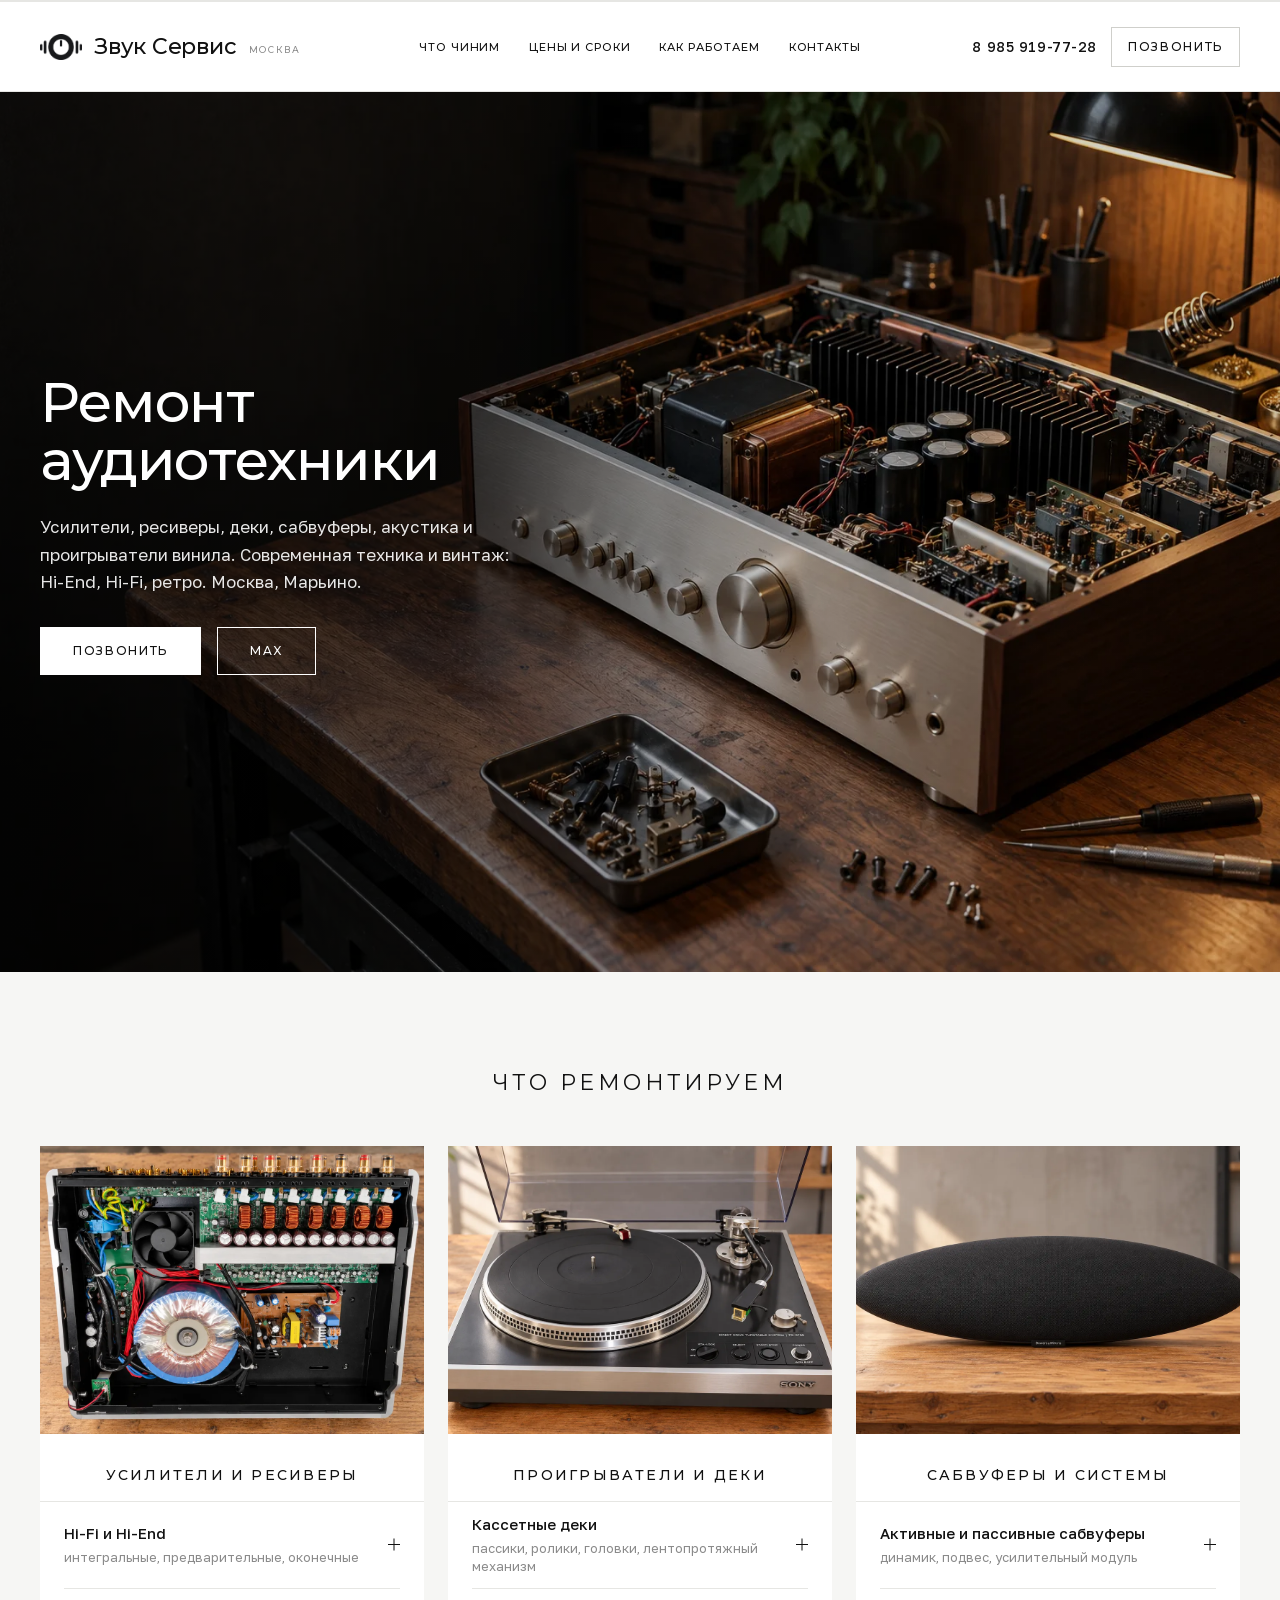
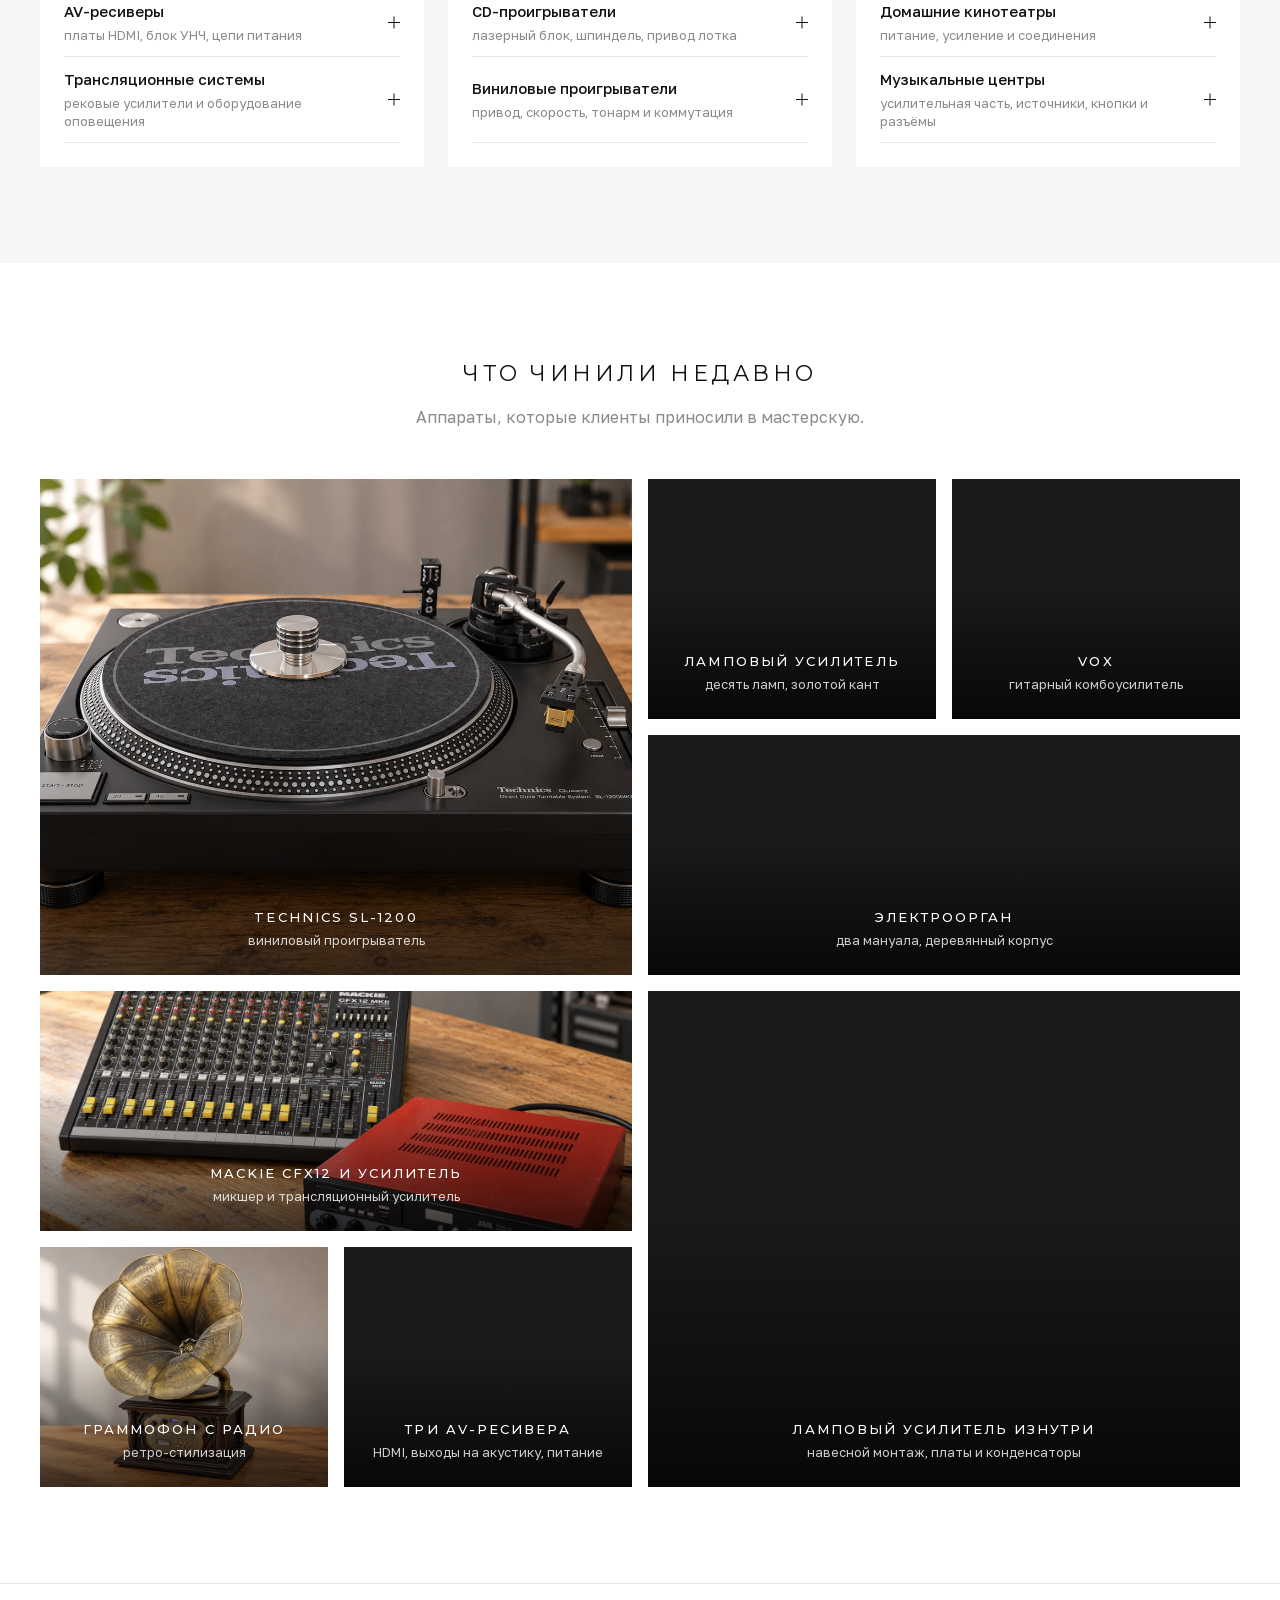
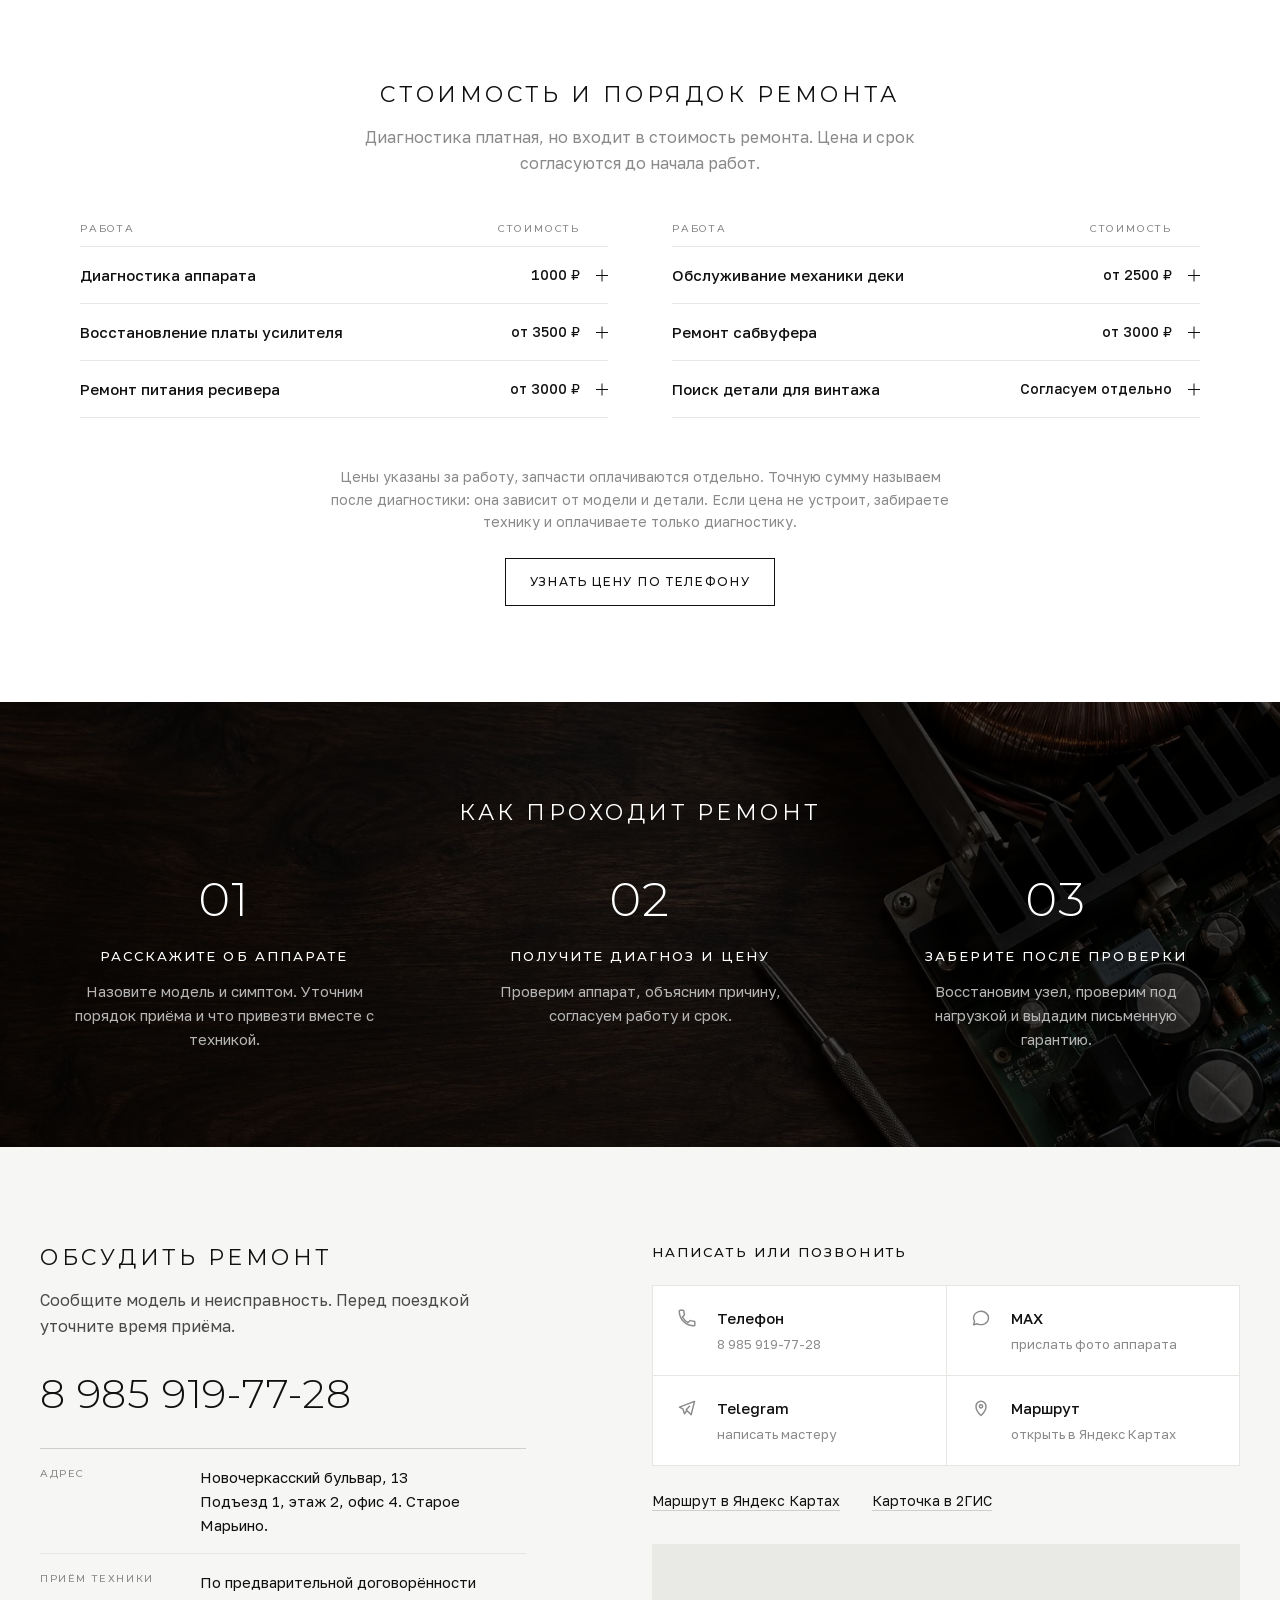
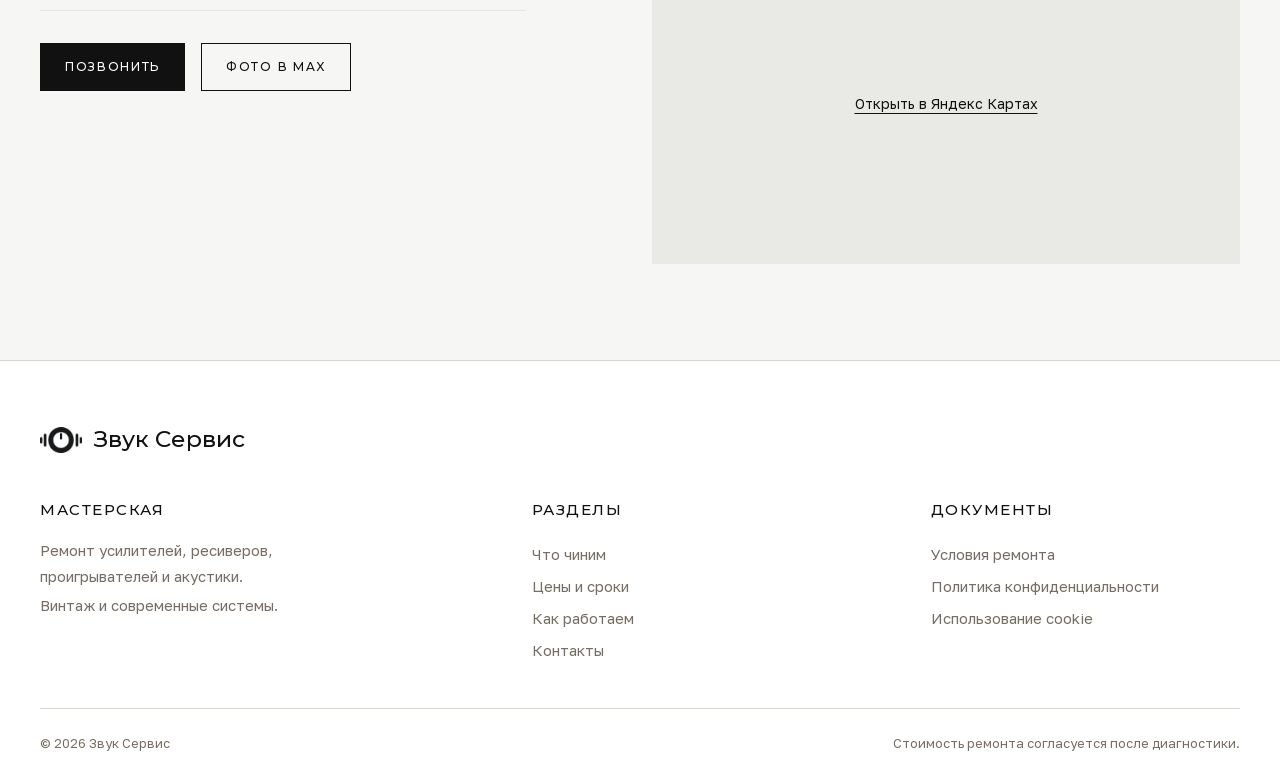
==== commit 7d747d75: "Убрать нижнюю панель звонка" ====
--- a/index.html
+++ b/index.html
@@ -20,7 +20,7 @@
     if (/[?&]grid\b/.test(location.search)) r.classList.add('show-grid');
   })(document.documentElement);
 </script>
-<link href="img/favicon-32.png" rel="icon" sizes="32x32" type="image/png"/><link href="img/apple-touch-icon.png" rel="apple-touch-icon" sizes="180x180"/><meta content="#ffffff" name="theme-color"/><link href="minimal.css?v=12" rel="stylesheet"/></head>
+<link href="img/favicon-32.png" rel="icon" sizes="32x32" type="image/png"/><link href="img/apple-touch-icon.png" rel="apple-touch-icon" sizes="180x180"/><meta content="#ffffff" name="theme-color"/><link href="minimal.css?v=13" rel="stylesheet"/></head>
 <body><a class="skip" href="#main">Перейти к содержимому</a>
 <header class="top">
 <div class="wrap top__in">
--- a/minimal.css
+++ b/minimal.css
@@ -560,6 +560,12 @@
   .foot__grid{grid-template-columns:minmax(0,1.3fr) minmax(0,1fr) minmax(0,1fr);gap:32px}
 }
 
+/* Звонок доступен в мобильной шапке: дублирующая нижняя панель не нужна. */
+@media(max-width:960px){
+  .callbar{display:none!important}
+  body{padding-bottom:0}
+}
+
 @media(min-width:641px) and (max-width:960px){
   .works__grid{grid-template-columns:repeat(3,minmax(0,1fr));grid-auto-rows:180px;gap:10px}
   .works__item--big{grid-column:span 2;grid-row:span 2}
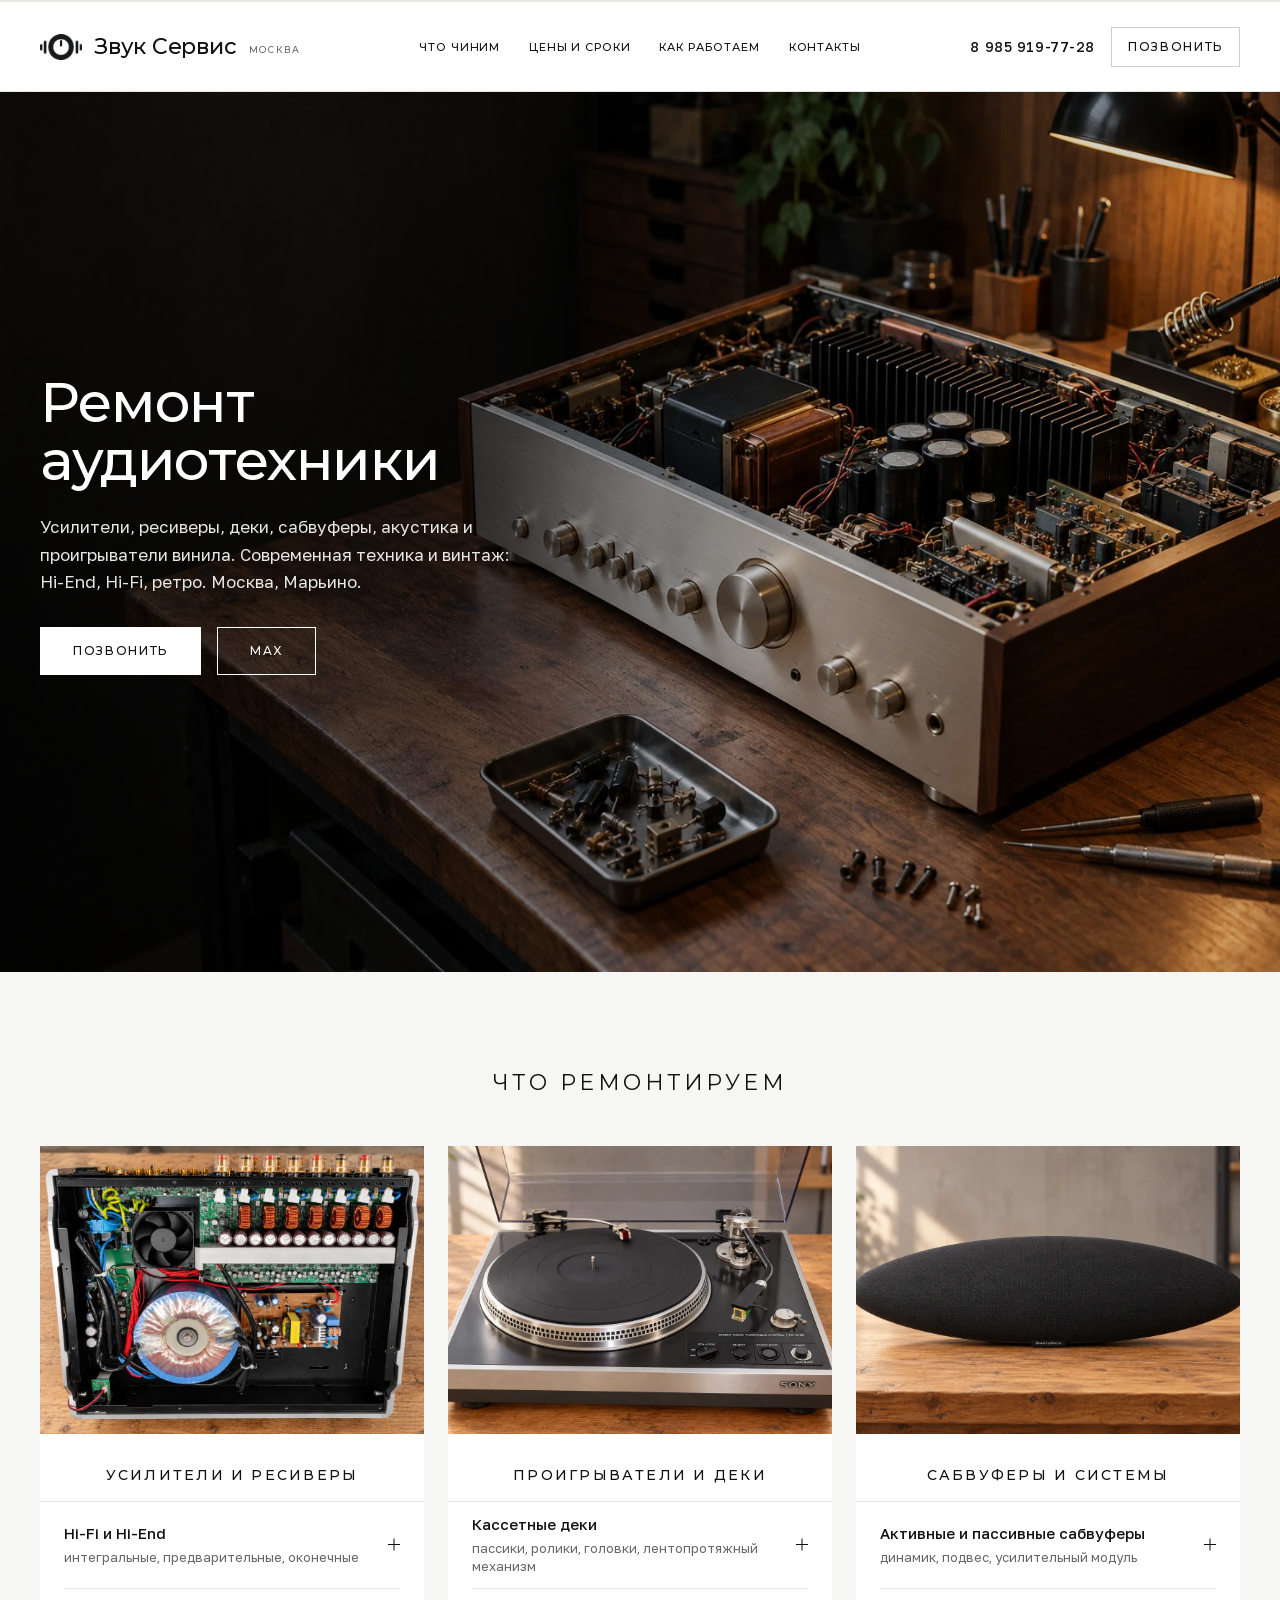
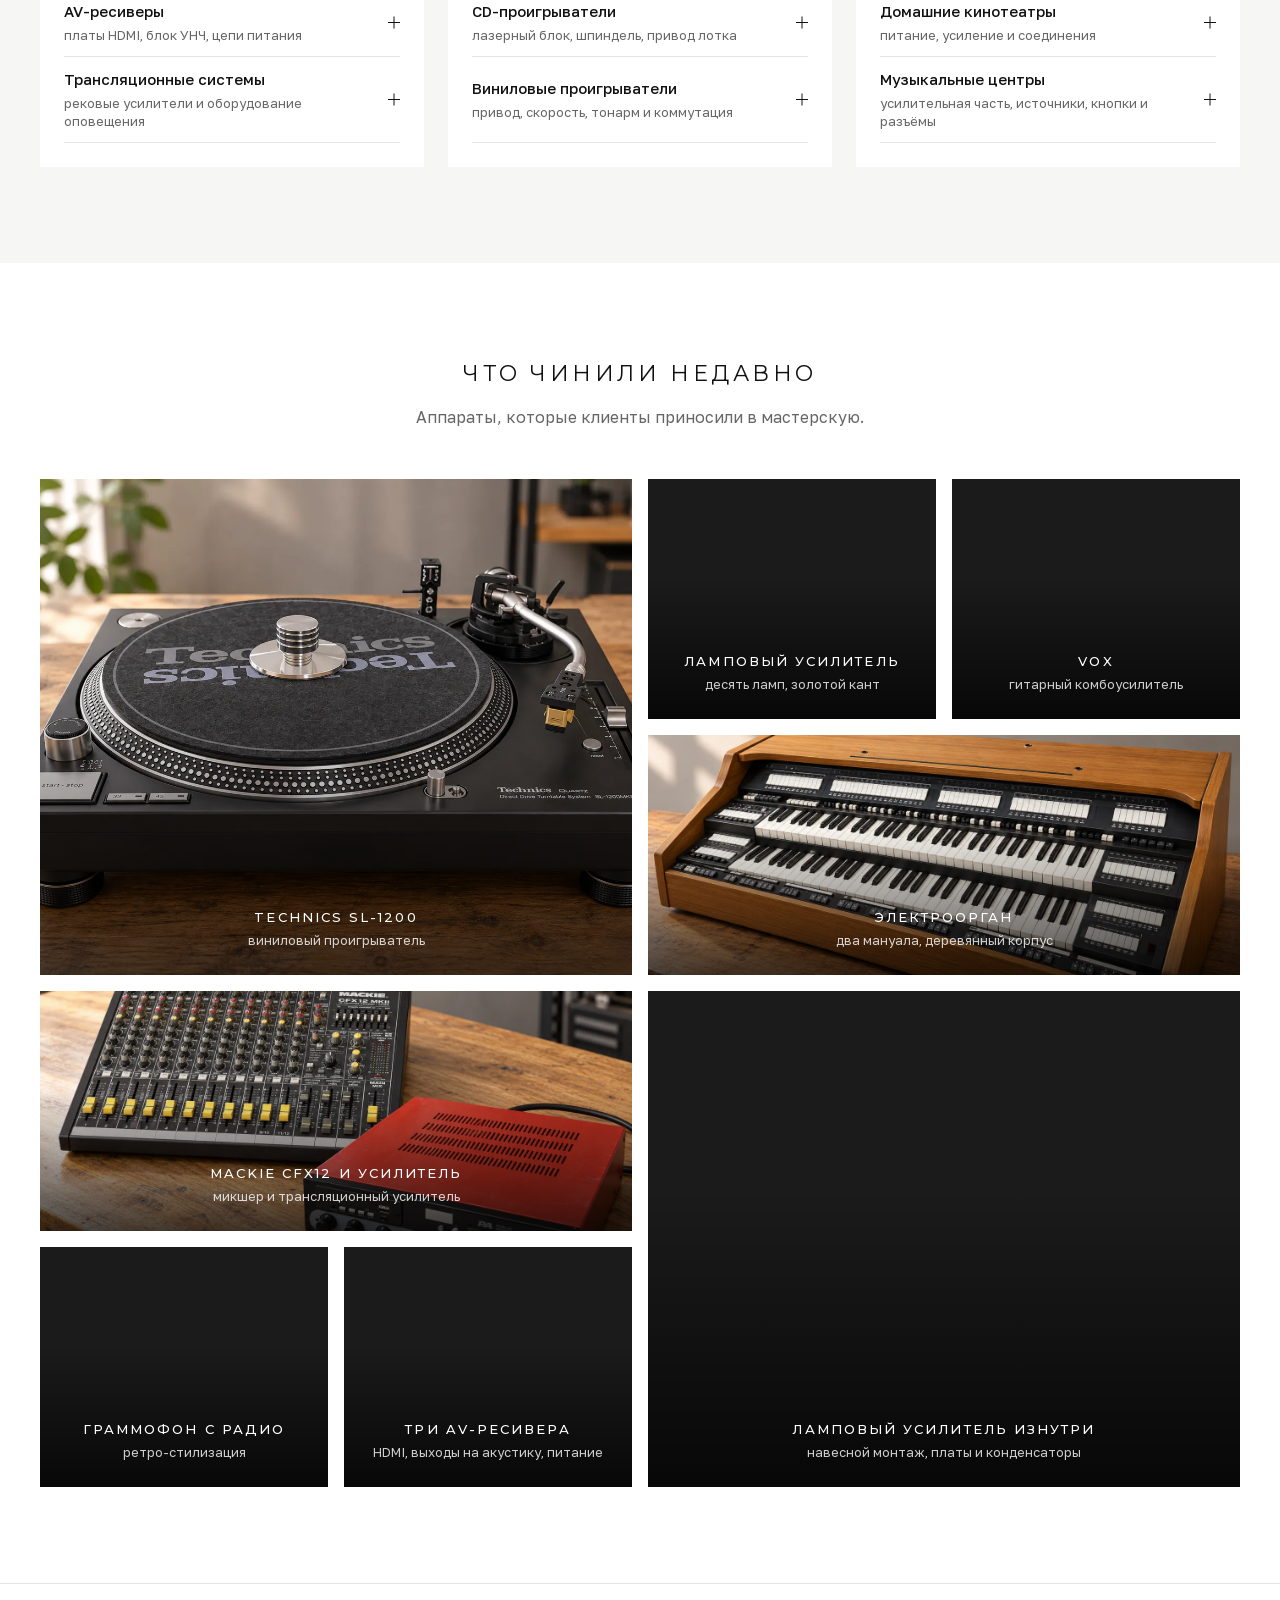
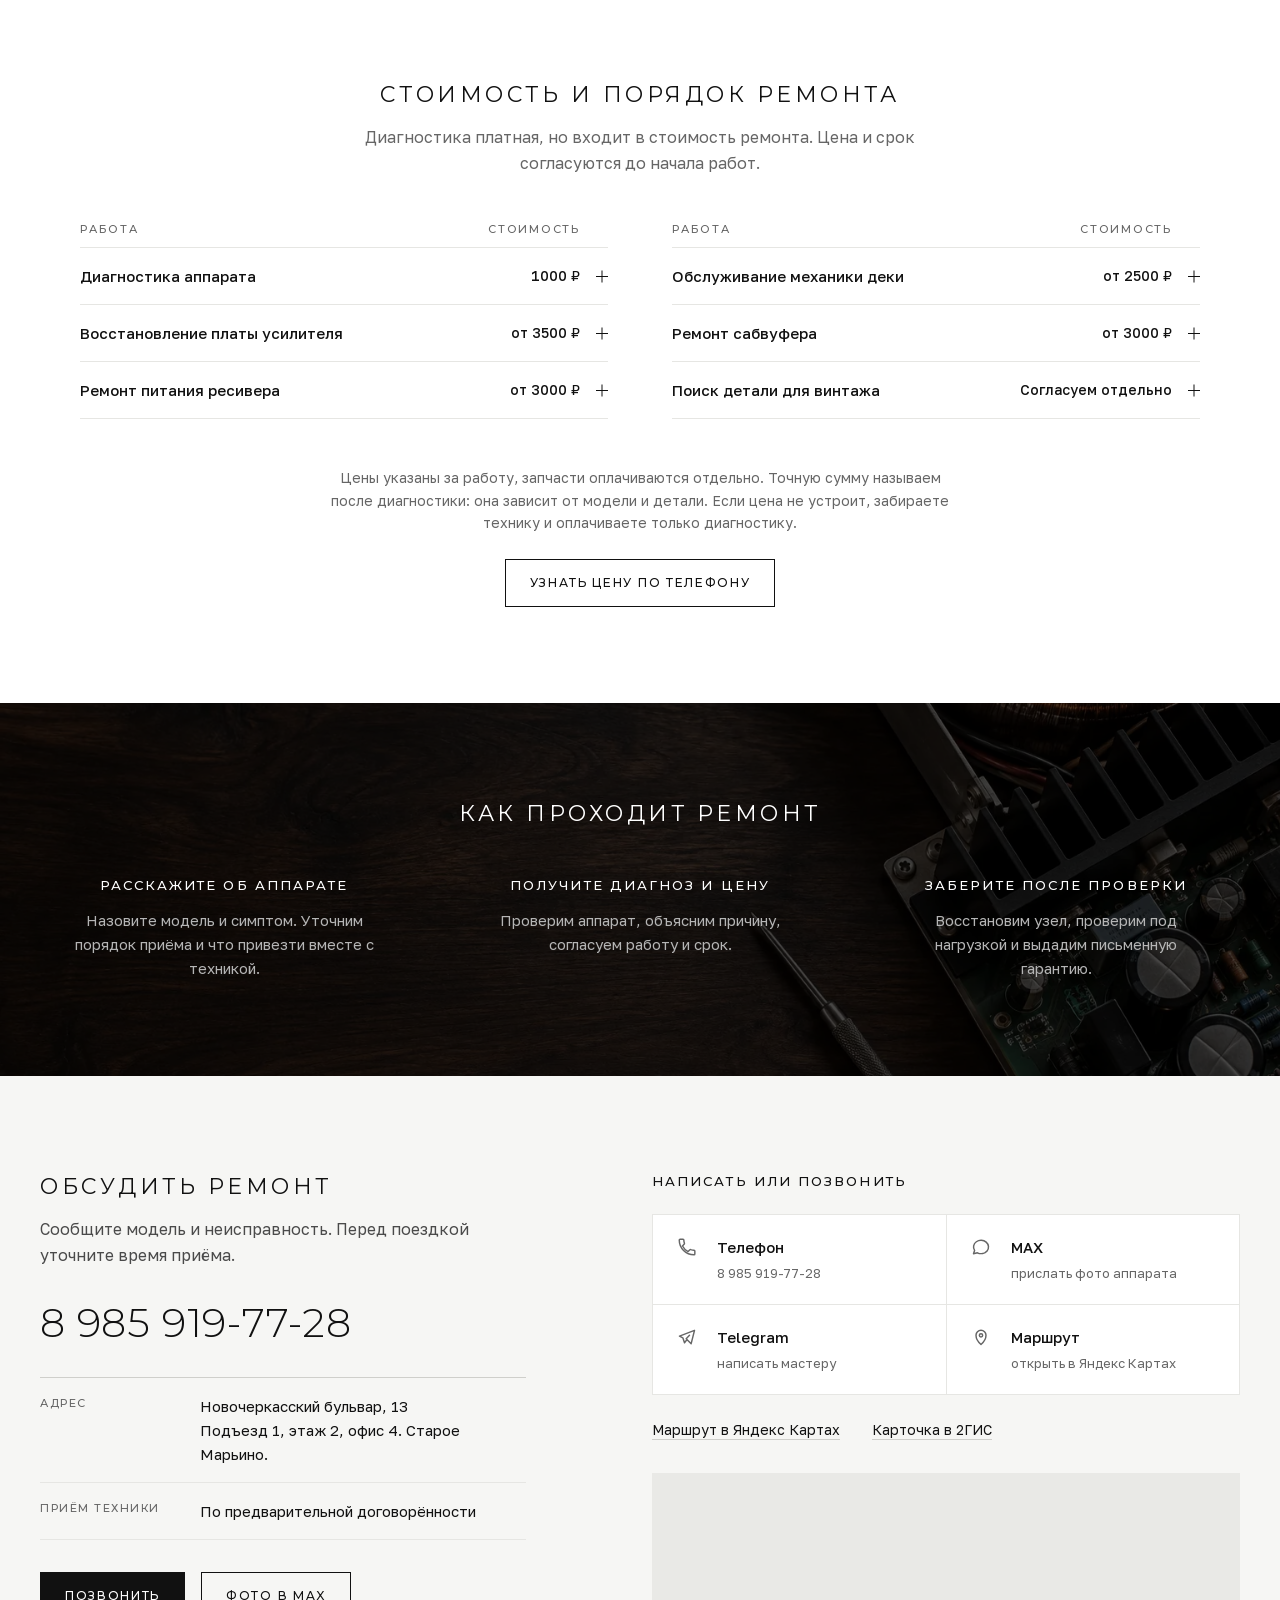
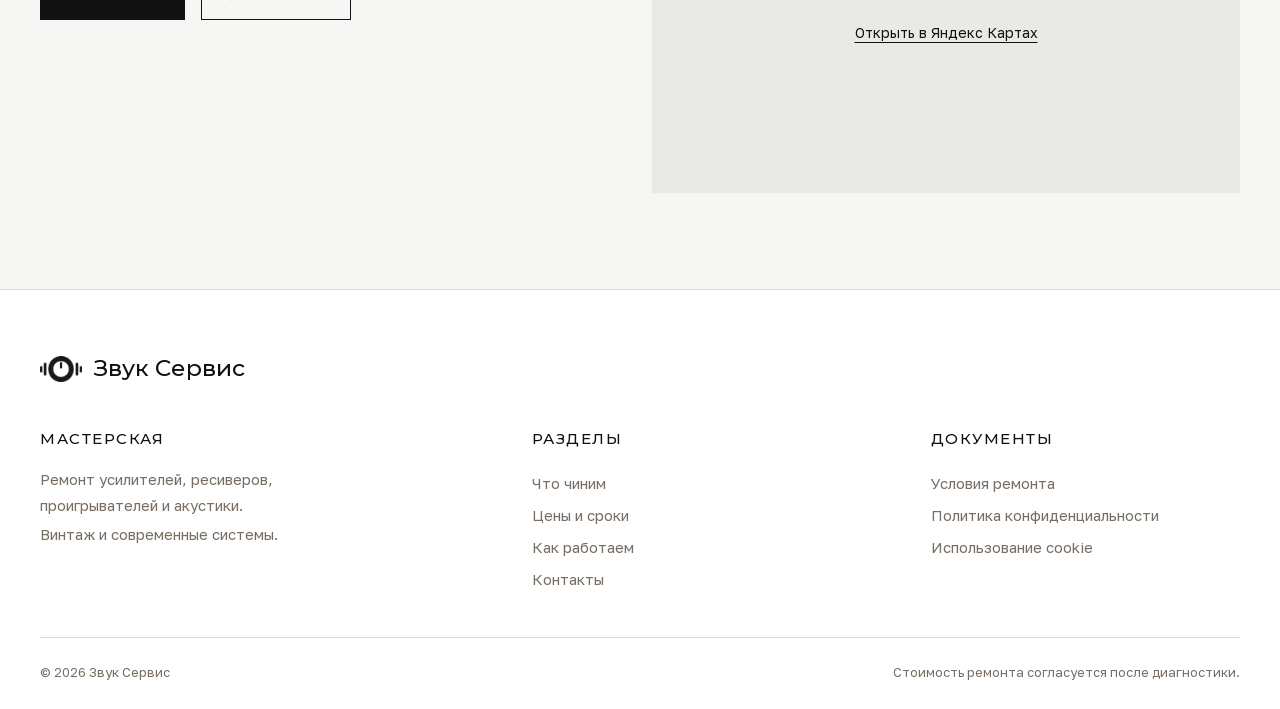
==== commit 4fee3f2e: "Уплотнить мобильную верстку и выровнять интерфейс" ====
--- a/index.html
+++ b/index.html
@@ -20,7 +20,7 @@
     if (/[?&]grid\b/.test(location.search)) r.classList.add('show-grid');
   })(document.documentElement);
 </script>
-<link href="img/favicon-32.png" rel="icon" sizes="32x32" type="image/png"/><link href="img/apple-touch-icon.png" rel="apple-touch-icon" sizes="180x180"/><meta content="#ffffff" name="theme-color"/><link href="minimal.css?v=13" rel="stylesheet"/></head>
+<link href="img/favicon-32.png" rel="icon" sizes="32x32" type="image/png"/><link href="img/apple-touch-icon.png" rel="apple-touch-icon" sizes="180x180"/><meta content="#ffffff" name="theme-color"/><link href="minimal.css?v=15" rel="stylesheet"/></head>
 <body><a class="skip" href="#main">Перейти к содержимому</a>
 <header class="top">
 <div class="wrap top__in">
@@ -103,7 +103,7 @@
 <img class="process-visual__image" src="img/process-background-20260920.webp" alt="" aria-hidden="true" width="1536" height="1024" loading="lazy" decoding="async"/>
 <div class="wrap">
 <header class="sect__head" data-reveal=""><div class="sect__title"><h2>Как проходит ремонт</h2></div></header>
-<ol class="steps" data-reveal=""><li class="step"><span class="step__n">01</span><h3>Расскажите об аппарате</h3><p>Назовите модель и симптом. Уточним порядок приёма и что привезти вместе с техникой.</p></li><li class="step"><span class="step__n">02</span><h3>Получите диагноз и цену</h3><p>Проверим аппарат, объясним причину, согласуем работу и срок.</p></li><li class="step"><span class="step__n">03</span><h3>Заберите после проверки</h3><p>Восстановим узел, проверим под нагрузкой и выдадим письменную гарантию.</p></li></ol>
+<ol class="steps" data-reveal=""><li class="step"><h3>Расскажите об аппарате</h3><p>Назовите модель и симптом. Уточним порядок приёма и что привезти вместе с техникой.</p></li><li class="step"><h3>Получите диагноз и цену</h3><p>Проверим аппарат, объясним причину, согласуем работу и срок.</p></li><li class="step"><h3>Заберите после проверки</h3><p>Восстановим узел, проверим под нагрузкой и выдадим письменную гарантию.</p></li></ol>
 </div>
 </section>
 <!-- ─────────────── 05 · контакты ─────────────── -->
@@ -150,7 +150,7 @@
   </a>
 <a class="btn btn--quiet" href="https://max.ru/" rel="noopener" target="_blank">MAX</a>
 </div>
-<script defer="" src="site.js?v=2f242695"></script>
+<script defer="" src="site.js?v=15"></script>
 
 </body>
 </html>
--- a/minimal.css
+++ b/minimal.css
@@ -17,7 +17,7 @@
   src:url(fonts/Montserrat-latin.woff2) format("woff2");unicode-range:U+0-FF,U+131,U+152-153,U+2BB-2BC,U+2C6,U+2DA,U+2DC,U+304,U+308,U+329,U+2000-206F,U+20AC,U+2122,U+2191,U+2193,U+2212,U+2215,U+FEFF,U+FFFD}
 
 :root{
-  --bg:#fff; --soft:#f6f6f4; --ink:#111; --ink-2:#4a4a4a; --ink-3:#8a8a8a;
+  --bg:#fff; --soft:#f6f6f4; --ink:#111; --ink-2:#4a4a4a; --ink-3:#666;
   --line:#e6e6e3; --line-2:#cfcfcb;
   --black:#000; --b-ink:#fff; --b-ink-2:#b5b5b5; --b-line:#2a2a2a;
   --ok:#2f9e68; --mark:#fff3b0;
@@ -159,7 +159,7 @@
 .js .acc__item.is-open .acc__panel{grid-template-rows:1fr}
 .acc__inner{min-height:0;overflow:hidden}
 .acc__inner p{padding:0 28px 16px 0;font-size:14px;line-height:1.6;color:var(--ink-2)}
-.acc__cols{display:flex;justify-content:space-between;padding:0 28px 12px 0;font:500 10px/1 var(--disp);text-transform:uppercase;letter-spacing:.18em;color:var(--ink-3)}
+.acc__cols{display:flex;justify-content:space-between;padding:0 28px 12px 0;font:500 11px/1 var(--disp);text-transform:uppercase;letter-spacing:.16em;color:var(--ink-3)}
 
 .is-folded{display:none!important}
 .more-btn{display:flex;align-items:center;justify-content:center;width:100%;height:44px;margin-top:16px;border:1px solid var(--ink);border-radius:0;background:transparent;
@@ -221,7 +221,7 @@
 .contacts__tel:hover{opacity:.6}
 .contacts__list{margin-top:32px;border-top:1px solid var(--line-2)}
 .contacts__list > div{display:grid;grid-template-columns:144px 1fr;gap:16px;padding:16px 0;border-bottom:1px solid var(--line)}
-.contacts__list dt{font:500 10px/1.8 var(--disp);text-transform:uppercase;letter-spacing:.16em;color:var(--ink-3)}
+.contacts__list dt{font:500 11px/1.8 var(--disp);text-transform:uppercase;letter-spacing:.14em;color:var(--ink-3)}
 .contacts__list dd{font-size:15px}
 .contacts .hero__cta{justify-content:flex-start;margin-top:32px}
 .rating{display:inline-flex;align-items:center;gap:8px;margin-top:16px;font-size:14px;color:var(--ink-2)}
@@ -393,7 +393,7 @@
 .brand{grid-column:1;grid-row:1;justify-self:start;gap:12px}.brand__mark{width:42px;height:42px}.brand__name{font-size:22px;font-weight:500}.brand__tag{font-size:9px}
 .top__nav{grid-column:2;grid-row:1;align-self:stretch;gap:clamp(20px,2.25vw,38px)}
 .top__nav>a{font-size:11px;letter-spacing:.08em}.top__nav>a[aria-current="location"]::after{bottom:0;height:2px;background:var(--accent,#111)}
-.top__side{grid-column:3;grid-row:1;display:flex;justify-self:end;align-items:center;gap:14px}.top__tel{grid-column:auto;grid-row:auto;font-family:var(--sans);font-size:14px}.top__side .btn--sm{grid-column:auto;grid-row:auto;background:transparent;color:var(--ink);border-color:var(--line-2)}
+.top__side{grid-column:3;grid-row:1;display:flex;justify-self:end;align-items:center;gap:16px}.top__tel{grid-column:auto;grid-row:auto;font-family:var(--sans);font-size:14px}.top__side .btn--sm{grid-column:auto;grid-row:auto;background:transparent;color:var(--ink);border-color:var(--line-2)}
 .top__side .btn--sm svg{display:none}
 .hero__grid{padding-top:80px}
 
@@ -404,11 +404,11 @@
 .foot__row{padding-top:24px;color:#776d62;font-size:13px}
 
 @media(max-width:1100px) and (min-width:961px){
-  .top__in{grid-template-columns:auto 1fr auto;gap:22px}.brand__tag,.top__tel{display:none}.top__nav{gap:18px}.top__nav>a{font-size:10px}.brand__name{font-size:19px}
+  .top__in{grid-template-columns:auto 1fr auto;gap:22px}.brand__tag,.top__tel{display:none}.top__nav{gap:18px}.top__nav>a{font-size:11px}.brand__name{font-size:19px}
 }
 @media(max-width:960px){
   :root{--top-h:76px}.top{height:76px}.top__in{height:74px;display:flex;padding-inline:var(--pad)}
-  .brand{gap:10px}.brand__mark{width:36px;height:36px}.brand__name{font-size:20px}
+  .brand{gap:12px}.brand__mark{width:36px;height:36px}.brand__name{font-size:20px}
   .top__side{display:flex;gap:8px}.top__side::before{content:"";width:42px;height:42px;border:1px solid var(--footer-line);background:currentColor;mask:url("data:image/svg+xml,%3Csvg xmlns='http://www.w3.org/2000/svg' viewBox='0 0 24 24'%3E%3Cpath fill='none' stroke='black' stroke-width='2' d='M6.6 10.8c1.8 3.5 3.2 4.9 6.7 6.7l2.2-2.2c.3-.3.7-.4 1.1-.2 1.2.4 2.5.7 3.8.7.6 0 1 .4 1 1v3.5c0 .6-.4 1-1 1C10.6 21.3 2.7 13.4 2.7 3.6c0-.6.4-1 1-1h3.5c.6 0 1 .4 1 1 0 1.3.2 2.6.7 3.8.1.4 0 .8-.2 1.1z'/%3E%3C/svg%3E") center/19px no-repeat;-webkit-mask:url("data:image/svg+xml,%3Csvg xmlns='http://www.w3.org/2000/svg' viewBox='0 0 24 24'%3E%3Cpath fill='none' stroke='black' stroke-width='2' d='M6.6 10.8c1.8 3.5 3.2 4.9 6.7 6.7l2.2-2.2c.3-.3.7-.4 1.1-.2 1.2.4 2.5.7 3.8.7.6 0 1 .4 1 1v3.5c0 .6-.4 1-1 1C10.6 21.3 2.7 13.4 2.7 3.6c0-.6.4-1 1-1h3.5c.6 0 1 .4 1 1 0 1.3.2 2.6.7 3.8.1.4 0 .8-.2 1.1z'/%3E%3C/svg%3E") center/19px no-repeat}
   .top__burger{width:42px;height:42px;margin:0;border:1px solid var(--footer-line)}.top__burger i{left:10px;width:20px}.top__nav{top:74px}
   .hero__grid{padding-top:64px}
@@ -424,7 +424,7 @@
 
 /* Мобильная композиция: меньше линеек, больше самостоятельных блоков */
 @media(max-width:640px){
-  :root{--mobile-card:#f1f1ee;--mobile-gap:10px}
+  :root{--mobile-card:#f1f1ee;--mobile-gap:8px}
   .sect + .sect:not(.process-visual){border-top:0}
   .sect__head{text-align:left}.sect__lead{margin-left:0;margin-right:0}
   .facts{gap:var(--mobile-gap);padding:14px 16px 18px;border:0;background:#fff}
@@ -477,83 +477,88 @@
 
 /* 08.10.2026: цельная резиновая мобильная композиция */
 @media(max-width:760px){
-  :root{--pad:clamp(14px,4.1vw,20px);--sect:clamp(44px,12vw,58px);--gap:clamp(10px,3vw,16px)}
+  :root{--pad:clamp(16px,4.1vw,24px);--sect:clamp(40px,10vw,48px);--gap:clamp(8px,3vw,16px)}
   html{scroll-padding-top:92px}
   body{font-size:15px}
   .js [data-reveal]{opacity:1;transform:none;transition:none}
   .top__in{padding-inline:var(--pad)}
   .brand{min-width:0}.brand__name{font-size:clamp(16px,4.6vw,18px)}
-  .hero__grid{min-height:clamp(540px,145vw,620px);justify-content:flex-end;padding:clamp(76px,20vw,104px) var(--pad) clamp(38px,11vw,54px)}
+  .hero__grid{min-height:clamp(500px,132vw,560px);justify-content:flex-end;padding:clamp(64px,18vw,80px) var(--pad) clamp(32px,9vw,40px)}
   .hero h1{max-width:12ch;font-size:clamp(32px,10.25vw,42px);line-height:1.02}
-  .hero__lead{margin-top:18px;max-width:36ch;font-size:clamp(14px,3.8vw,16px);line-height:1.48}
+  .hero__lead{margin-top:16px;max-width:36ch;font-size:clamp(14px,3.8vw,16px);line-height:1.48}
   .hero__cta{display:grid;grid-template-columns:repeat(2,minmax(0,1fr));width:100%;max-width:430px;margin-top:24px;gap:8px}
-  .hero__cta .btn{width:100%;min-width:0;padding-inline:10px;font-size:10px;letter-spacing:.12em}
-  .facts{grid-template-columns:repeat(2,minmax(0,1fr));gap:8px;padding:8px var(--pad) 12px}
-  .facts>div,.facts>div+div,.facts>div:nth-child(n+3){min-width:0;padding:15px 14px}
+  .hero__cta .btn{width:100%;min-width:0;padding-inline:12px;font-size:11px;letter-spacing:.1em}
+  .facts{grid-template-columns:repeat(2,minmax(0,1fr));gap:8px;padding:8px var(--pad)}
+  .facts>div,.facts>div+div,.facts>div:nth-child(n+3){min-width:0;padding:12px}
   .facts dt{font-size:clamp(16px,4.8vw,19px);line-height:1.2}
-  .facts dd{margin-top:6px;font-size:12px;line-height:1.42}
-  .sect__head{margin-bottom:clamp(24px,7vw,32px)}
+  .facts dd{margin-top:8px;font-size:12px;line-height:1.42}
+  .sect__head{margin-bottom:24px}
   .sect__title h2,.faq__side h2,.contacts__info h2{font-size:clamp(18px,5.4vw,22px);line-height:1.25;letter-spacing:.1em}
   .sect__lead{margin-top:12px;font-size:14px;line-height:1.5}
-  .dirs{row-gap:14px}
-  .dir__media{aspect-ratio:16/10}
-  .dir__head{padding:20px 16px 13px}
+  .dirs{row-gap:12px}
+  .dir__media{aspect-ratio:2/1}
+  .dir__head{padding:16px 16px 8px}
   .dir h3{font-size:13px;letter-spacing:.11em}
-  .dir .acc{gap:6px;padding:0 14px 14px}
-  .dir .acc__item{padding-inline:12px}
-  .dir .more-btn{margin:0 14px 14px;width:calc(100% - 28px)}
-  .acc__head{min-height:54px;gap:10px;padding-block:10px}
+  .dir .acc{gap:0;padding:0 12px 12px;border-top:1px solid var(--line)}
+  .dir .acc__item{padding-inline:0;background:transparent;border-bottom:1px solid var(--line)}
+  .dir .more-btn{margin:0 12px 12px;width:calc(100% - 24px)}
+  .acc__head{min-height:50px;gap:12px;padding-block:8px}
   .acc__title b,.acc--prices .acc__title b{font-size:14px;line-height:1.32}
   .acc__title span{font-size:12px;line-height:1.35}
-  .works__grid{grid-template-columns:repeat(2,minmax(0,1fr));grid-auto-rows:clamp(142px,42vw,180px);gap:6px}
+  .works__grid{grid-template-columns:repeat(2,minmax(0,1fr));grid-auto-rows:clamp(142px,42vw,180px);gap:8px}
   .works__item,.works__item--big,.works__item--wide{grid-column:span 1;grid-row:span 1}
   .works__cap{padding:12px 8px;text-align:left}
-  .works__cap b{font-size:10px;line-height:1.3;letter-spacing:.08em}
-  .prices__cols{gap:6px}
-  .prices__col .acc{gap:6px}
-  .prices__foot{margin-top:28px}
+  .works__cap b{font-size:11px;line-height:1.3;letter-spacing:.06em}
+  .prices__cols{gap:0}
+  .prices__col .acc{gap:0;border-top:1px solid var(--line)}
+  .prices__col .acc__item{padding-inline:0;background:transparent;border-bottom:1px solid var(--line)}
+  .prices__foot{margin-top:24px}
   .prices__foot .btn{width:100%}
   .process-visual .sect__head{margin-bottom:24px}
-  .steps{gap:8px}
-  .step{padding:18px}
-  .step__n{font-size:28px}
-  .step h3{margin-top:12px;font-size:12px;letter-spacing:.1em}
-  .step p{margin-top:8px;font-size:14px;line-height:1.48}
-  .contacts{row-gap:30px}
+  .steps{display:block;border-top:1px solid rgba(255,255,255,.24)}
+  .step{display:grid;grid-template-columns:minmax(104px,.8fr) minmax(0,1.4fr);column-gap:16px;padding:16px 0;background:transparent;border-bottom:1px solid rgba(255,255,255,.24)}
+  .step h3{margin-top:0;font-size:11px;letter-spacing:.08em}
+  .step p{grid-column:2;margin-top:0;font-size:13px;line-height:1.42}
+  .contacts{row-gap:24px}
   .contacts__sub{margin-top:12px;font-size:14px}
   .rating{align-items:flex-start;font-size:13px;line-height:1.4}
   .contacts__tel{margin-top:24px;font-size:clamp(27px,8vw,34px)}
-  .contacts__list{margin-top:24px;gap:6px}
-  .contacts__list>div{padding:13px 14px}
-  .channels__h{margin-bottom:16px;font-size:12px}
-  .channels__grid{gap:6px}
-  .channel{min-width:0;padding:15px 14px;column-gap:10px}
+  .contacts__list{margin-top:20px;gap:8px}
+  .contacts__list>div{padding:12px}
+  .channels__h{margin-bottom:12px;font-size:12px}
+  .channels__grid{gap:8px}
+  .channel{min-width:0;padding:12px;column-gap:8px}
   .channel b{font-size:14px}.channel span{font-size:12px;line-height:1.35}
-  .channels__links{margin-top:18px;gap:8px 20px;font-size:13px}
-  .contacts__map{height:clamp(220px,68vw,280px);margin-top:24px}
-  .contact-guide{gap:6px}.contact-guide li{padding:15px}.contact-guide p{font-size:14px}
-  .foot{padding:38px 0 calc(22px + env(safe-area-inset-bottom))}
-  .foot__brand{margin-bottom:26px;font-size:19px}.foot__logo{width:34px;height:34px}
-  .foot__grid{grid-template-columns:repeat(2,minmax(0,1fr));gap:26px 20px;padding-bottom:26px}
+  .channels__links{margin-top:16px;gap:8px 16px;font-size:13px}
+  .contacts__map{height:clamp(200px,56vw,230px);margin-top:16px}
+  .contact-guide{gap:8px}.contact-guide li{padding:16px}.contact-guide p{font-size:14px}
+  .foot{padding:40px 0 calc(24px + env(safe-area-inset-bottom))}
+  .foot__brand{margin-bottom:24px;font-size:19px}.foot__logo{width:34px;height:34px}
+  .foot__grid{grid-template-columns:repeat(2,minmax(0,1fr));gap:24px 16px;padding-bottom:24px}
   .foot__col:first-child{grid-column:1/-1}
-  .foot__h{margin-bottom:10px;font-size:10px}
+  .foot__h{margin-bottom:10px;font-size:11px}
   .foot__col p,.foot__col a{font-size:13px;line-height:1.5}
-  .foot__row{gap:6px;padding-top:18px;font-size:11px;line-height:1.45}
+  .foot__row{gap:8px;padding-top:16px;font-size:11px;line-height:1.45}
 }
 
 @media(max-width:350px){
   .brand__name{font-size:15px}.brand__mark{width:27px;height:27px}
-  .top__side{gap:5px}.top__side .btn--sm,.top__burger{width:40px;height:40px}
+  .top__side{gap:5px}.top__side .btn--sm,.top__burger{width:44px;height:44px}
   .facts{grid-template-columns:1fr}
   .hero__cta{grid-template-columns:1fr}
 }
 
 @media(min-width:370px) and (max-width:760px){
-  .foot__grid{grid-template-columns:minmax(0,1.25fr) minmax(0,.85fr) minmax(0,1.15fr);gap:14px}
+  .works__grid{grid-template-columns:repeat(3,minmax(0,1fr));grid-auto-rows:clamp(118px,32vw,138px)}
+  .works__cap{padding:8px}.works__cap b{font-size:11px}
+  .channels__grid{grid-template-columns:repeat(2,minmax(0,1fr))}
+  .channel{grid-template-columns:20px minmax(0,1fr)}.channel__i{width:18px;height:18px}
+  .channel[href^="mailto:"] span{font-size:11px;letter-spacing:-.02em;overflow-wrap:normal;white-space:nowrap}
+  .foot__grid{grid-template-columns:minmax(0,1.25fr) minmax(0,.85fr) minmax(0,1.15fr);gap:16px}
   .foot__col:first-child{grid-column:auto}
-  .foot__h{font-size:9px;letter-spacing:.08em}
+  .foot__h{font-size:11px;letter-spacing:.08em}
   .foot__col p,.foot__col a{font-size:11.5px;line-height:1.45}
-  .foot__col a{padding-block:3px;overflow-wrap:anywhere}
+  .foot__col a{padding-block:4px;overflow-wrap:anywhere}
 }
 
 @media(min-width:761px) and (max-width:960px){
@@ -564,15 +569,26 @@
 @media(max-width:960px){
   .callbar{display:none!important}
   body{padding-bottom:0}
-}
+  .top__nav{position:fixed;inset:76px 0 0;max-height:none;padding:16px var(--pad) 32px;background:#fff}
+  .top__side .btn--sm,.top__burger{width:44px;height:44px}
+  .top.is-open .top__burger i{display:none}
+  .top__burger::before,.top__burger::after{content:"";position:absolute;left:11px;top:21px;width:20px;height:1px;background:currentColor;opacity:0}
+  .top.is-open .top__burger::before{opacity:1;transform:rotate(45deg)}
+  .top.is-open .top__burger::after{opacity:1;transform:rotate(-45deg)}
+}
+
+/* Нумерация этапов была декоративной и дублировала порядок списка. */
+.step__n{display:none}
+.step h3{margin-top:0}
 
 @media(min-width:641px) and (max-width:960px){
-  .works__grid{grid-template-columns:repeat(3,minmax(0,1fr));grid-auto-rows:180px;gap:10px}
+  .works__grid{grid-template-columns:repeat(3,minmax(0,1fr));grid-auto-rows:180px;gap:8px}
   .works__item--big{grid-column:span 2;grid-row:span 2}
   .works__item--wide{grid-column:span 1;grid-row:span 1}
 }
 @media(min-width:700px) and (max-width:960px){
-  .steps{grid-template-columns:repeat(3,minmax(0,1fr));gap:14px;text-align:left}
-  .step{padding:22px;background:rgba(255,255,255,.08)}
-  .step__n{font-size:34px}.step h3{margin-top:16px}.step p{margin-inline:0}
-}
+  .steps{grid-template-columns:repeat(3,minmax(0,1fr));gap:16px;text-align:left}
+  .step{padding:0 16px;background:transparent}
+  .step+.step{border-left:1px solid rgba(255,255,255,.24)}
+  .step h3{margin-top:0}.step p{margin-inline:0}
+}
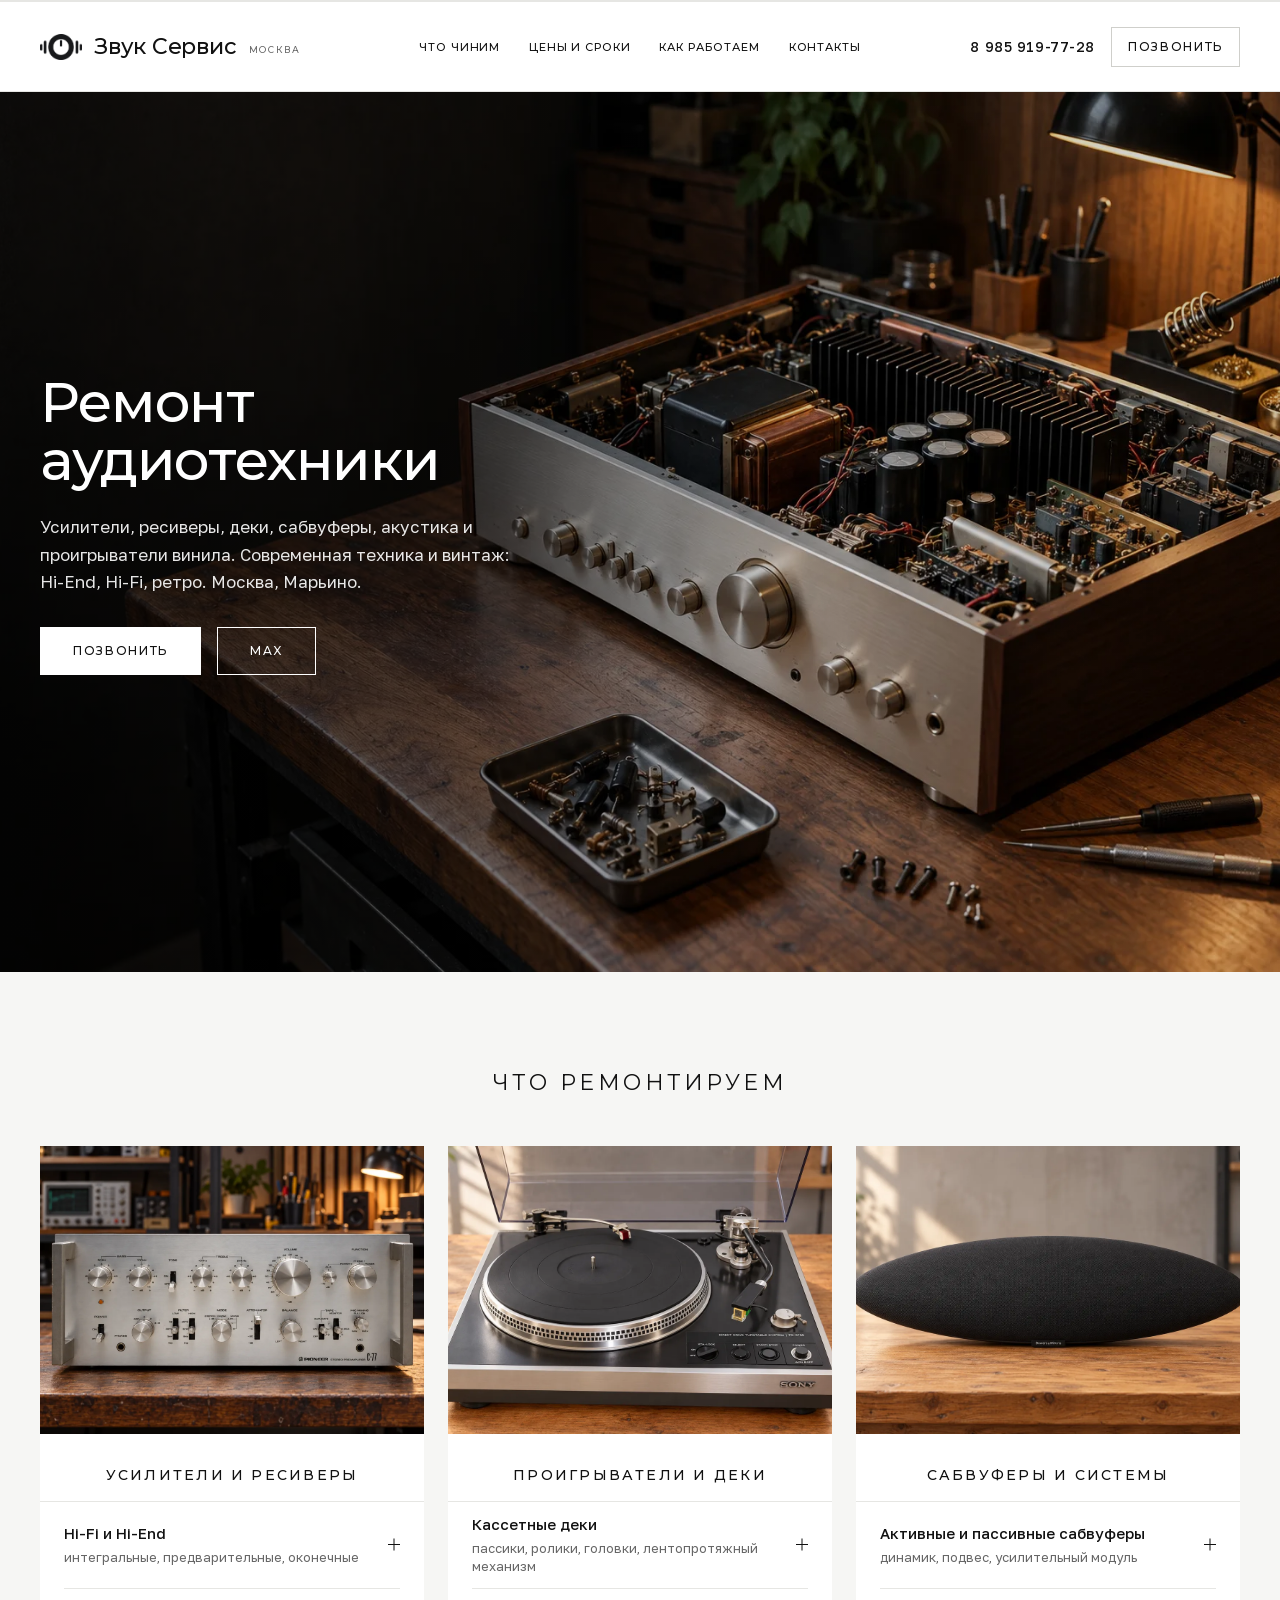
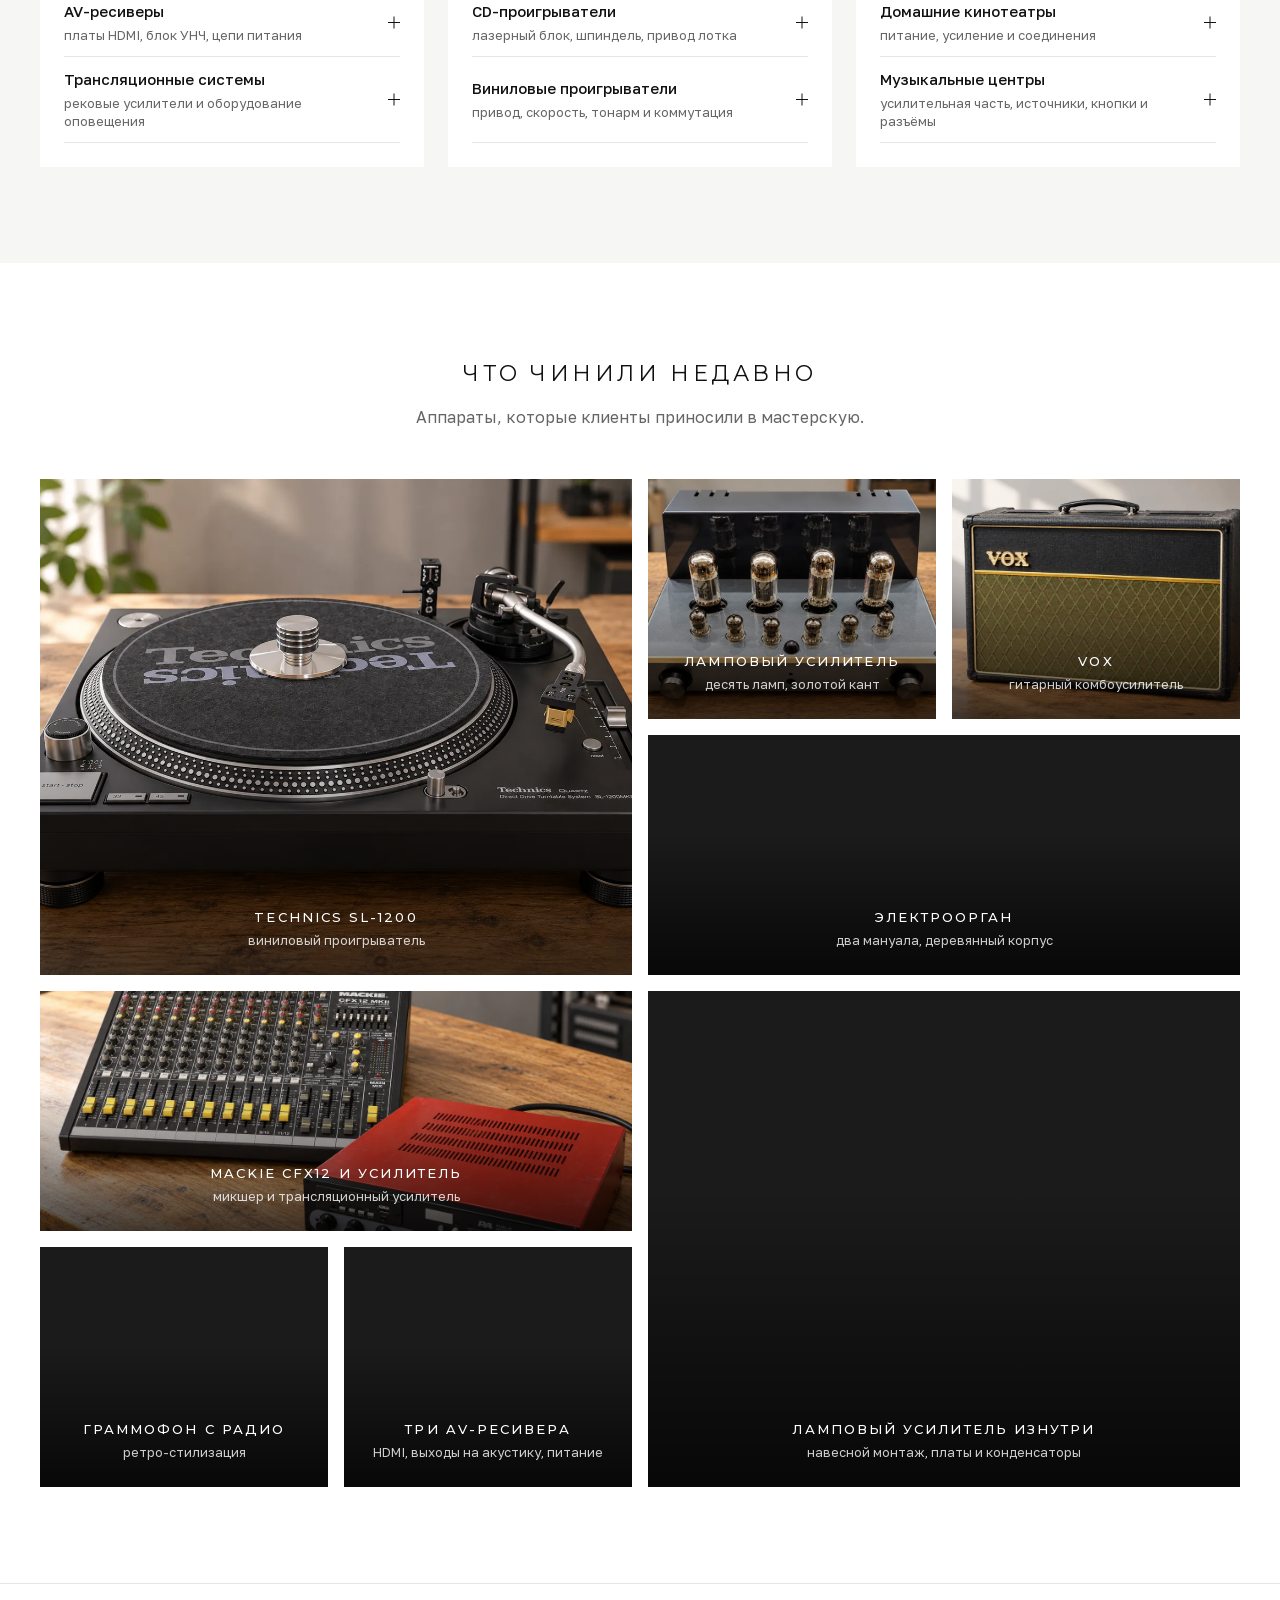
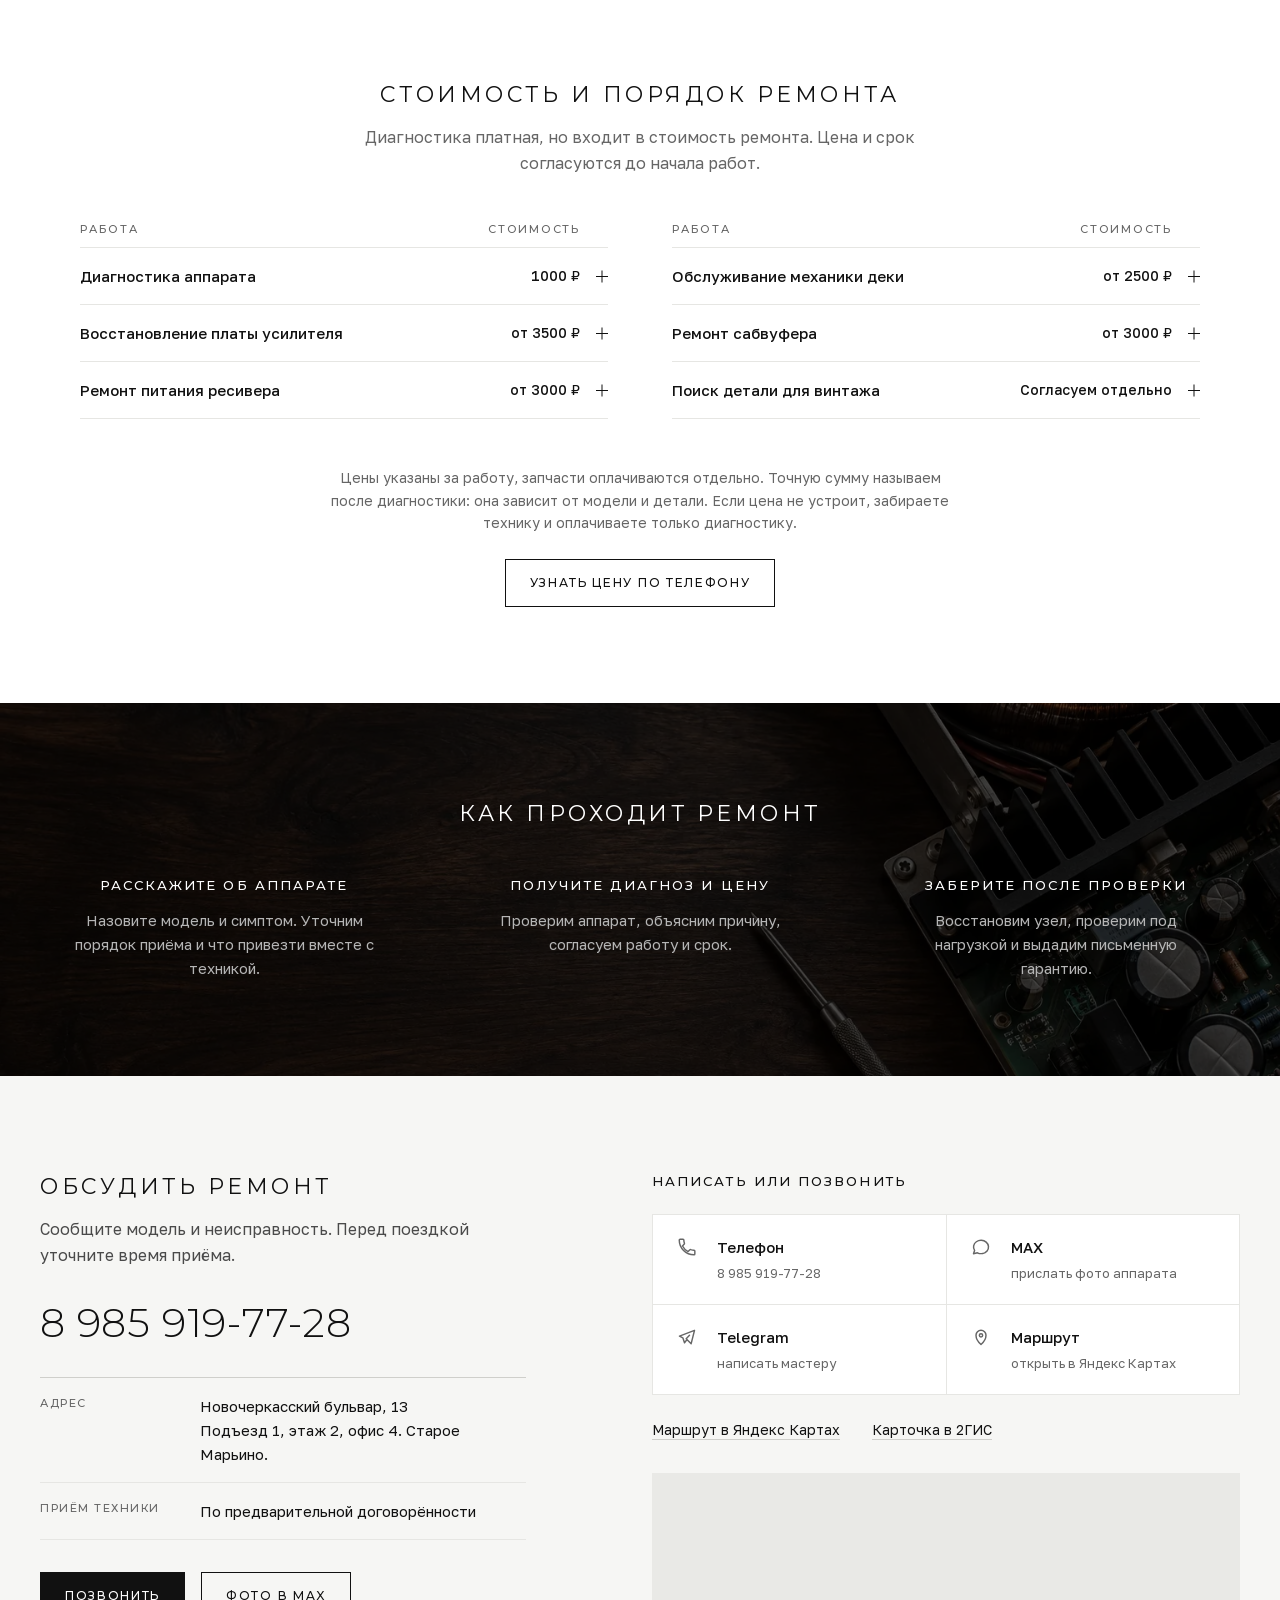
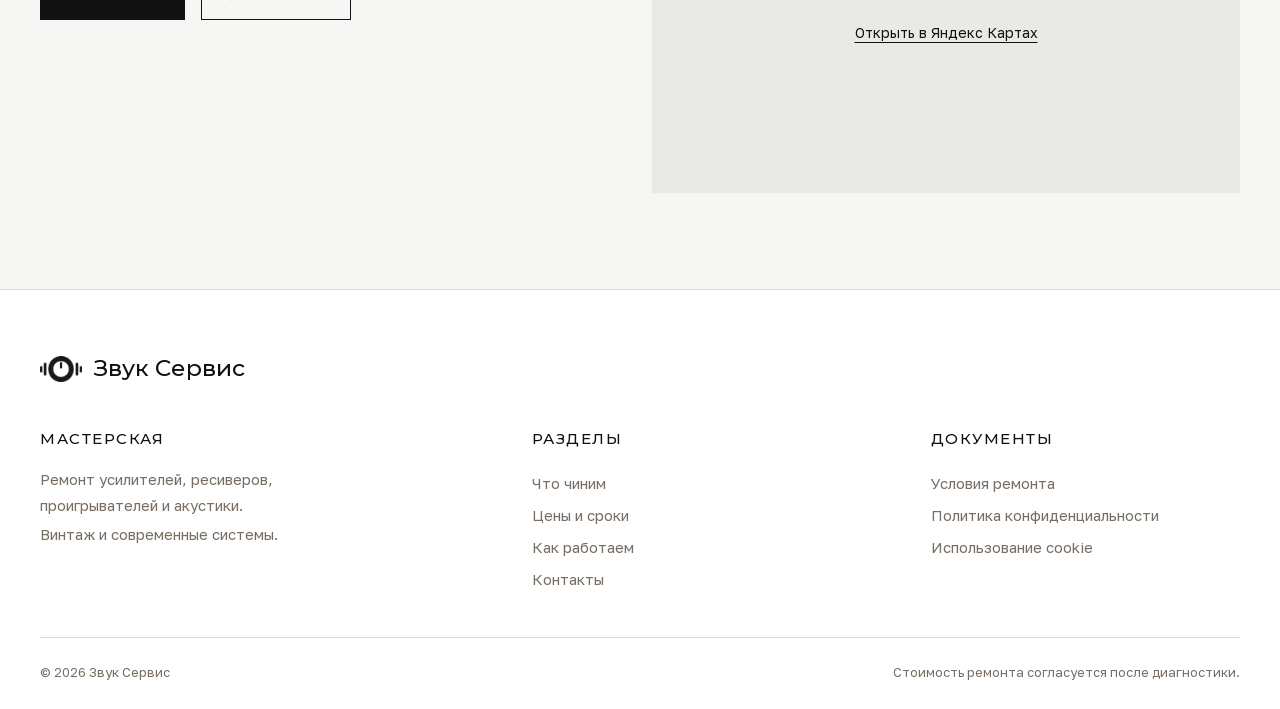
==== commit dddb4224: "Заменить фото усилителя на Pioneer C-77" ====
--- a/index.html
+++ b/index.html
@@ -60,7 +60,7 @@
 </div>
 </section>
 <!-- ─────────────── 01 · что чиним ─────────────── -->
-<section class="sect" id="chto-chinim"><div class="wrap"><header class="grid sect__head" data-reveal=""><div class="sect__title"><h2>Что ремонтируем</h2></div></header><div class="grid dirs" data-reveal=""><article class="dir dir--1"><figure class="dir__media"><img alt="Многоканальный усилитель со снятой крышкой: тороидальный трансформатор, вентилятор, платы выходных каскадов" decoding="async" height="800" loading="lazy" src="img/dir-amp.webp" width="1200"/></figure><div class="dir__head"><h3>Усилители и ресиверы</h3></div><!--ИСТОРИИ dir-1-->
+<section class="sect" id="chto-chinim"><div class="wrap"><header class="grid sect__head" data-reveal=""><div class="sect__title"><h2>Что ремонтируем</h2></div></header><div class="grid dirs" data-reveal=""><article class="dir dir--1"><figure class="dir__media"><img alt="Винтажный предусилитель Pioneer C-77 на деревянном столе аудиомастерской" decoding="async" height="900" loading="lazy" src="img/dir-amp-pioneer-c77.webp" width="1200"/></figure><div class="dir__head"><h3>Усилители и ресиверы</h3></div><!--ИСТОРИИ dir-1-->
 <div class="acc" data-acc=""><div class="acc__item"><button aria-controls="zs-d1-1" aria-expanded="false" class="acc__head" id="zs-d1-1-h" type="button"><span class="acc__title"><b>Hi-Fi и Hi-End</b><span>интегральные, предварительные, оконечные</span></span><i aria-hidden="true" class="acc__icon"></i></button><div aria-labelledby="zs-d1-1-h" class="acc__panel" id="zs-d1-1" role="region"><div class="acc__inner"><p>Пропал канал, фон, уходит в защиту: сравниваем каналы по контрольным точкам и находим, где теряется сигнал. Чиним по компонентам: выходной каскад, реле, питание, регуляторы.</p></div></div></div><div class="acc__item"><button aria-controls="zs-d1-2" aria-expanded="false" class="acc__head" id="zs-d1-2-h" type="button"><span class="acc__title"><b>AV-ресиверы</b><span>платы HDMI, блок УНЧ, цепи питания</span></span><i aria-hidden="true" class="acc__icon"></i></button><div aria-labelledby="zs-d1-2-h" class="acc__panel" id="zs-d1-2" role="region"><div class="acc__inner"><p>Не включается или гаснет через минуту: цепи питания и защита. Нет звука на части каналов: блок УНЧ. Пропадает сигнал по HDMI: плата HDMI. Проверяем на реальной акустике.</p></div></div></div><div class="acc__item"><button aria-controls="zs-d1-3" aria-expanded="false" class="acc__head" id="zs-d1-3-h" type="button"><span class="acc__title"><b>Трансляционные системы</b><span>рековые усилители и оборудование оповещения</span></span><i aria-hidden="true" class="acc__icon"></i></button><div aria-labelledby="zs-d1-3-h" class="acc__panel" id="zs-d1-3" role="region"><div class="acc__inner"><p>Рековые усилители на 100 В, микшеры и блоки оповещения. Восстанавливаем и проверяем под линией.</p></div></div></div></div>
 <!--/ИСТОРИИ dir-1--></article><article class="dir dir--2"><figure class="dir__media"><img alt="Проигрыватель винила Sony PS-8750 с открытой крышкой" decoding="async" height="800" loading="lazy" src="img/dir-sony.webp" width="1200"/></figure><div class="dir__head"><h3>Проигрыватели и деки</h3></div><!--ИСТОРИИ dir-2-->
 <div class="acc" data-acc=""><div class="acc__item"><button aria-controls="zs-d2-1" aria-expanded="false" class="acc__head" id="zs-d2-1-h" type="button"><span class="acc__title"><b>Кассетные деки</b><span>пассики, ролики, головки, лентопротяжный механизм</span></span><i aria-hidden="true" class="acc__icon"></i></button><div aria-labelledby="zs-d2-1-h" class="acc__panel" id="zs-d2-1" role="region"><div class="acc__inner"><p>Жуёт ленту, плавает скорость: пассики и прижимные ролики. Глухой звук: чистка и настройка головок. Механизм разбираем, смазываем, регулируем.</p></div></div></div><div class="acc__item"><button aria-controls="zs-d2-2" aria-expanded="false" class="acc__head" id="zs-d2-2-h" type="button"><span class="acc__title"><b>CD-проигрыватели</b><span>лазерный блок, шпиндель, привод лотка</span></span><i aria-hidden="true" class="acc__icon"></i></button><div aria-labelledby="zs-d2-2-h" class="acc__panel" id="zs-d2-2" role="region"><div class="acc__inner"><p>Не читает или пропускает: чистка и настройка лазера, при износе замена. Лоток не выезжает: пассик привода.</p></div></div></div><div class="acc__item"><button aria-controls="zs-d2-3" aria-expanded="false" class="acc__head" id="zs-d2-3-h" type="button"><span class="acc__title"><b>Виниловые проигрыватели</b><span>привод, скорость, тонарм и коммутация</span></span><i aria-hidden="true" class="acc__icon"></i></button><div aria-labelledby="zs-d2-3-h" class="acc__panel" id="zs-d2-3" role="region"><div class="acc__inner"><p>Плавает скорость: пассик, мотор, регулировка. Фон и потеря канала: тонарм и коммутация. Настраиваем прижим и антискейтинг.</p></div></div></div></div>
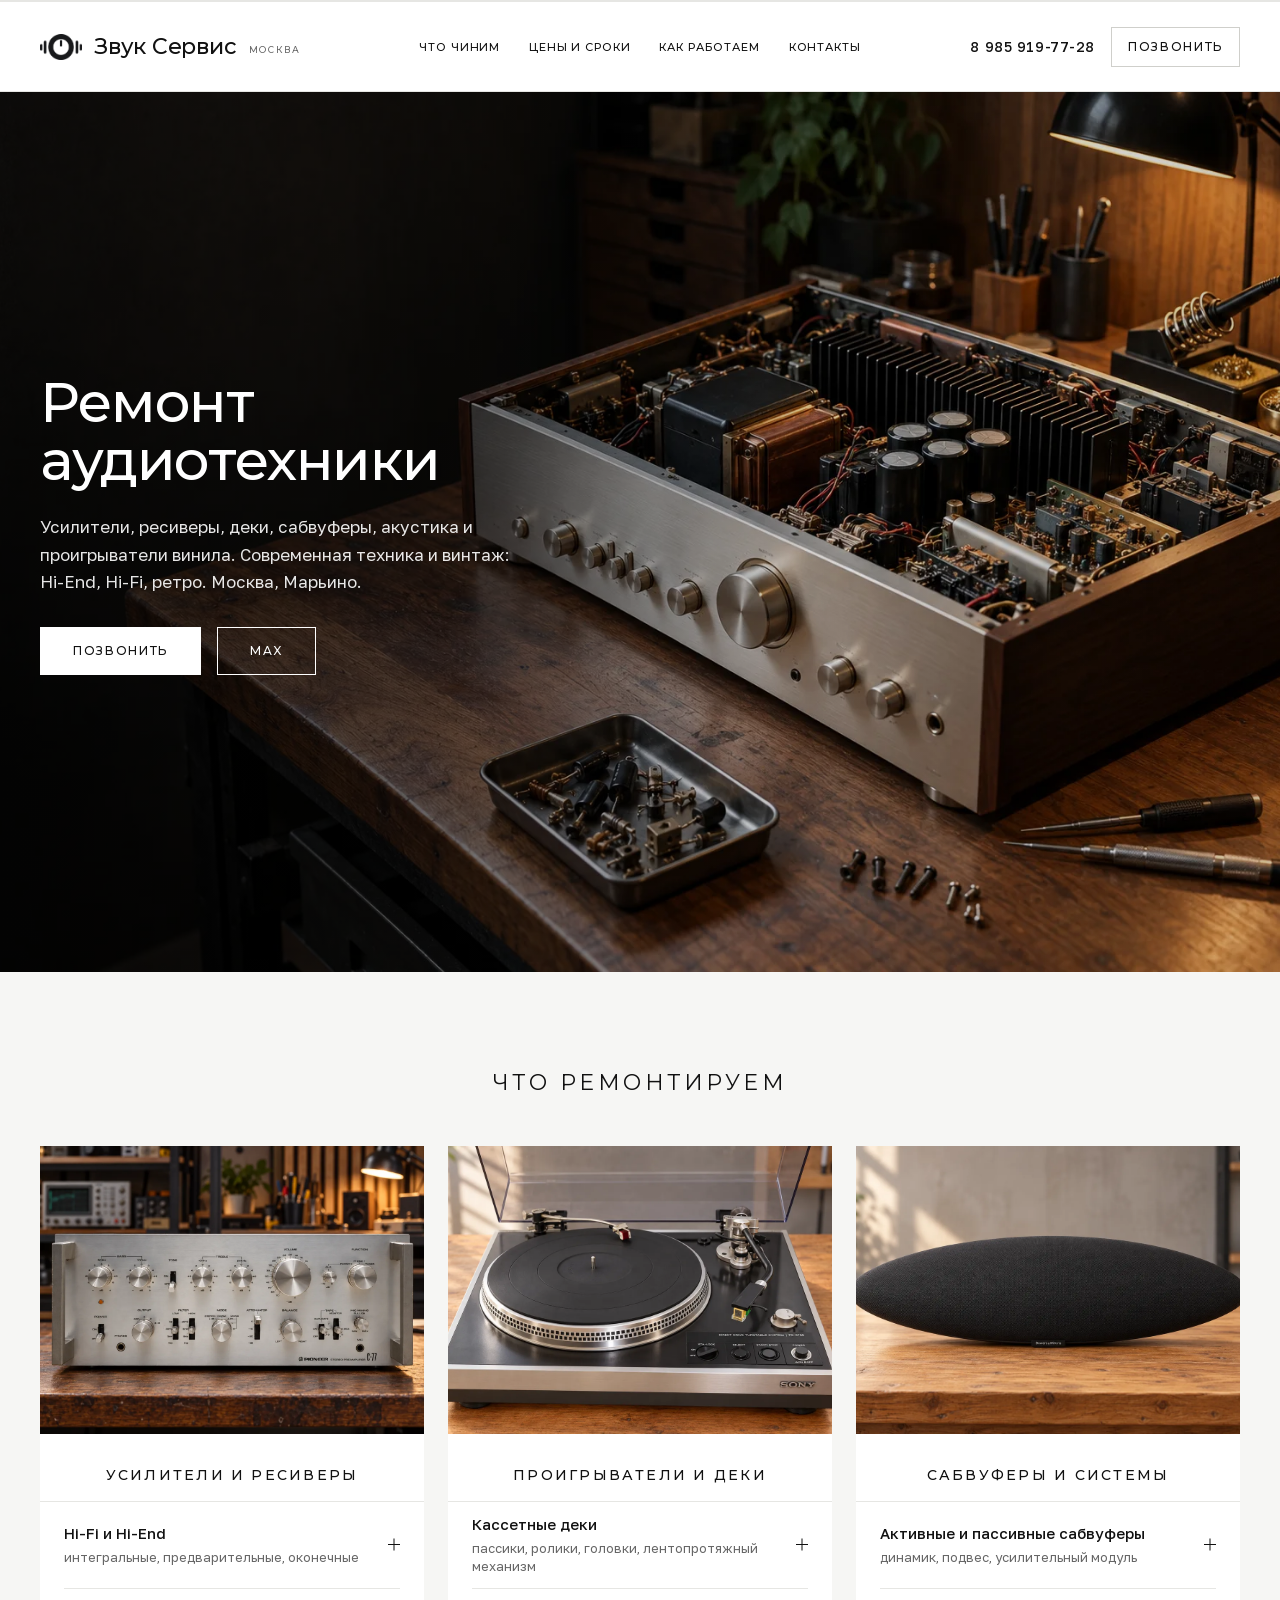
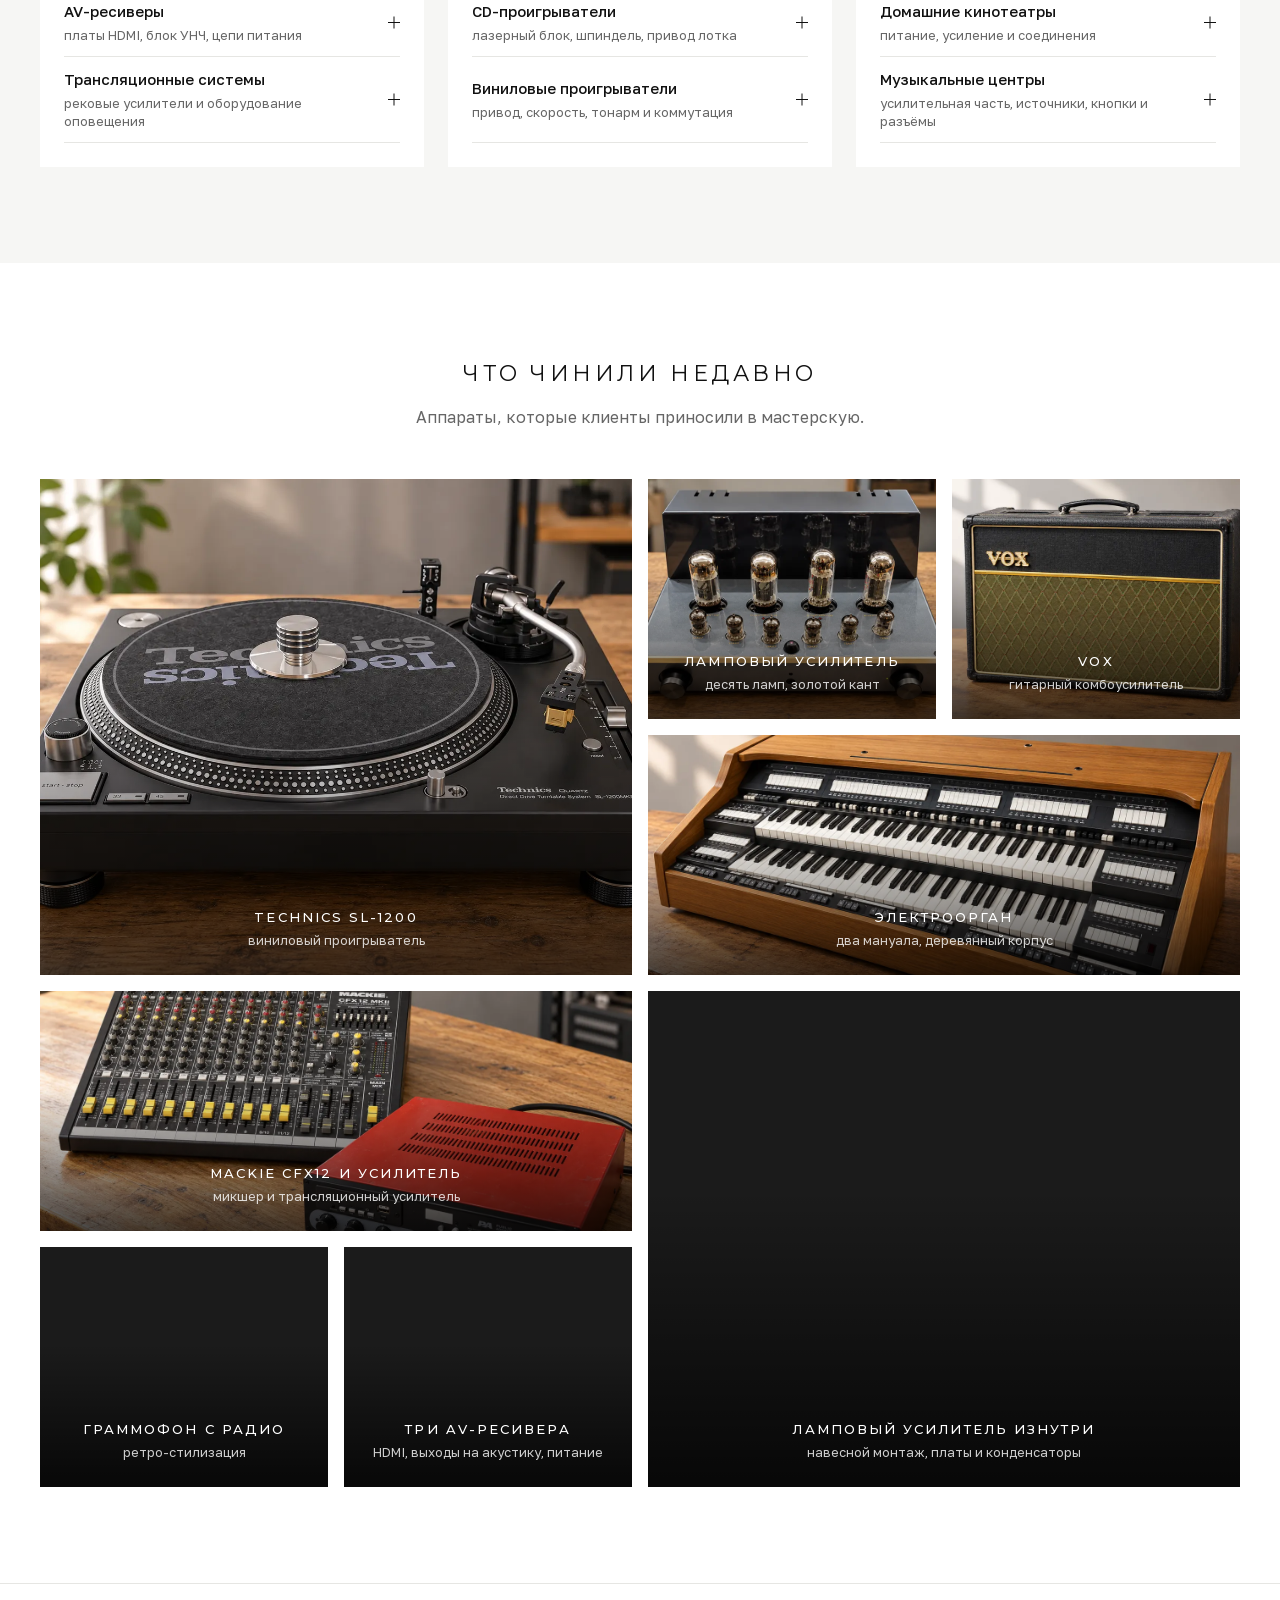
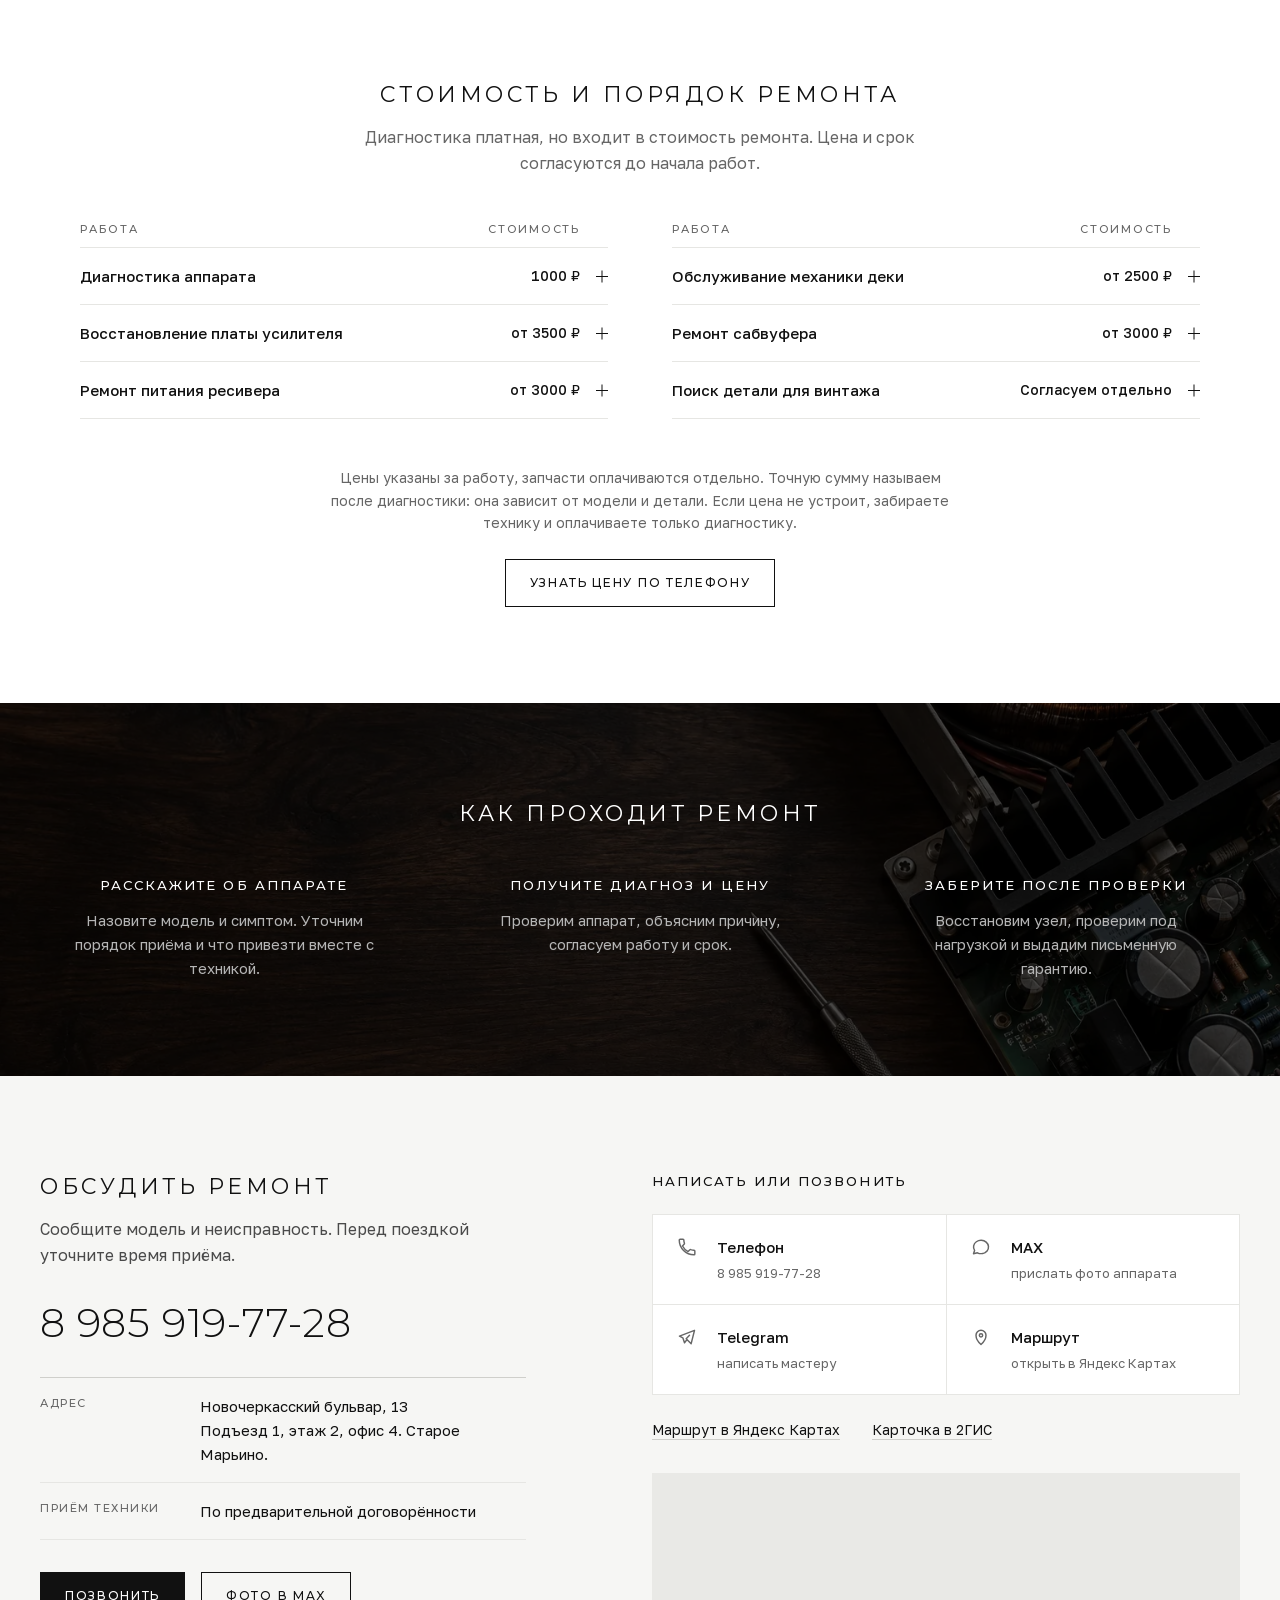
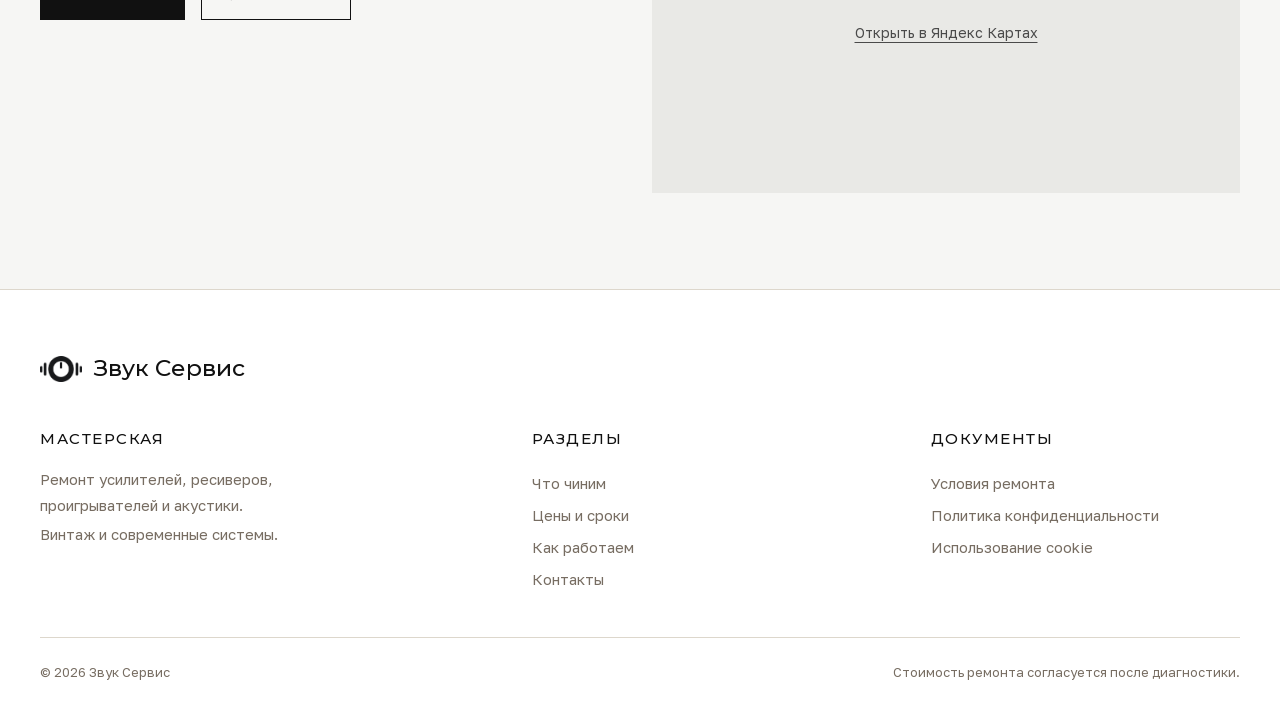
==== commit ef152bfe: "Ускорить загрузку карты с резервным источником" ====
--- a/index.html
+++ b/index.html
@@ -4,7 +4,7 @@
 <head>
 <meta charset="utf-8"/>
 <meta content="width=device-width, initial-scale=1" name="viewport"/>
-<title>Ремонт усилителей, Hi-Fi и аудиотехники в Москве: Звук Сервис</title>
+<title>Ремонт усилителей, Hi-Fi и аудиотехники в Москве: Звук Сервис</title><link rel="preconnect" href="https://yandex.ru" crossorigin/>
 <meta content="Компонентный ремонт усилителей, ресиверов, сабвуферов, кассетных дек и проигрывателей. Современная и винтажная аудиотехника. Диагностика и согласование стоимости до ремонта." name="description"/>
 <meta content="Звук Сервис | ремонт аудиотехники в Москве" property="og:title"/>
 <meta content="Находим неисправный компонент. Восстанавливаем электронику и механику современной и винтажной техники." property="og:description"/>
@@ -20,7 +20,7 @@
     if (/[?&]grid\b/.test(location.search)) r.classList.add('show-grid');
   })(document.documentElement);
 </script>
-<link href="img/favicon-32.png" rel="icon" sizes="32x32" type="image/png"/><link href="img/apple-touch-icon.png" rel="apple-touch-icon" sizes="180x180"/><meta content="#ffffff" name="theme-color"/><link href="minimal.css?v=15" rel="stylesheet"/></head>
+<link href="img/favicon-32.png" rel="icon" sizes="32x32" type="image/png"/><link href="img/apple-touch-icon.png" rel="apple-touch-icon" sizes="180x180"/><meta content="#ffffff" name="theme-color"/><link href="minimal.css?v=16" rel="stylesheet"/></head>
 <body><a class="skip" href="#main">Перейти к содержимому</a>
 <header class="top">
 <div class="wrap top__in">
@@ -128,7 +128,7 @@
 <a class="channel" href="https://yandex.ru/maps/?rtext=~55.647521%2C37.723402" rel="noopener noreferrer" target="_blank"><svg class="channel__i" viewBox="0 0 24 24" fill="none" stroke="currentColor" stroke-width="1.75" stroke-linecap="round" stroke-linejoin="round" aria-hidden="true"><path d="M12 21s6-5.1 6-11a6 6 0 1 0-12 0c0 5.9 6 11 6 11z"/><circle cx="12" cy="10" r="2"/></svg><b>Маршрут</b><span>открыть в Яндекс Картах</span></a>
 </div>
 <p class="channels__links"><a href="https://yandex.ru/maps/?rtext=~55.647521%2C37.723402" rel="noopener noreferrer" target="_blank">Маршрут в Яндекс Картах</a><a href="https://2gis.ru/moscow/firm/70000001059206560" rel="noopener noreferrer" target="_blank">Карточка в 2ГИС</a></p>
-<div class="contacts__map"><a class="map-fallback" href="https://yandex.ru/maps/?rtext=~55.647521%2C37.723402" rel="noopener noreferrer" target="_blank">Открыть в Яндекс Картах</a><iframe title="Мастерская на карте: Новочеркасский бульвар, 13" loading="lazy" data-fallback="https://www.openstreetmap.org/export/embed.html?bbox=37.7154%2C55.6440%2C37.7314%2C55.6510&amp;layer=mapnik&amp;marker=55.647521%2C37.723402" src="https://yandex.ru/map-widget/v1/?ll=37.723402%2C55.647521&amp;z=16&amp;pt=37.723402,55.647521,pm2dgl"></iframe></div>
+<div class="contacts__map"><a class="map-fallback" href="https://yandex.ru/maps/?rtext=~55.647521%2C37.723402" rel="noopener noreferrer" target="_blank">Открыть в Яндекс Картах</a><iframe title="Мастерская на карте: Новочеркасский бульвар, 13" loading="eager" data-fallback="https://www.openstreetmap.org/export/embed.html?bbox=37.7154%2C55.6440%2C37.7314%2C55.6510&amp;layer=mapnik&amp;marker=55.647521%2C37.723402" src="https://yandex.ru/map-widget/v1/?ll=37.723402%2C55.647521&amp;z=16&amp;pt=37.723402,55.647521,pm2dgl"></iframe></div>
 </div>
 </div>
 </section>
@@ -150,7 +150,7 @@
   </a>
 <a class="btn btn--quiet" href="https://max.ru/" rel="noopener" target="_blank">MAX</a>
 </div>
-<script defer="" src="site.js?v=15"></script>
+<script defer="" src="site.js?v=16"></script>
 
 </body>
 </html>
--- a/minimal.css
+++ b/minimal.css
@@ -241,8 +241,9 @@
 .channels__links a{text-decoration:underline;text-underline-offset:4px;text-decoration-color:var(--line-2)}
 .channels__links a:hover{text-decoration-color:currentColor}
 .contacts__map{position:relative;margin-top:32px;height:320px;overflow:hidden;background:#e9e9e6}
-.contacts__map iframe{position:relative;z-index:1;display:block;width:100%;height:100%;border:0}
-.map-fallback{position:absolute;inset:0;display:flex;align-items:center;justify-content:center;font-size:14px;text-decoration:underline;text-underline-offset:4px}
+.contacts__map iframe{position:relative;z-index:1;display:block;width:100%;height:100%;border:0;opacity:1;transition:opacity .2s ease}
+.contacts__map.is-map-loading iframe{opacity:0}
+.map-fallback{position:absolute;inset:0;display:flex;align-items:center;justify-content:center;padding:24px;background:#e9e9e6;color:var(--ink-2);font-size:14px;text-align:center;text-decoration:underline;text-underline-offset:4px}
 
 .contact-guide{border-top:1px solid var(--line-2)}
 .contact-guide li{padding:24px 0;border-bottom:1px solid var(--line)}
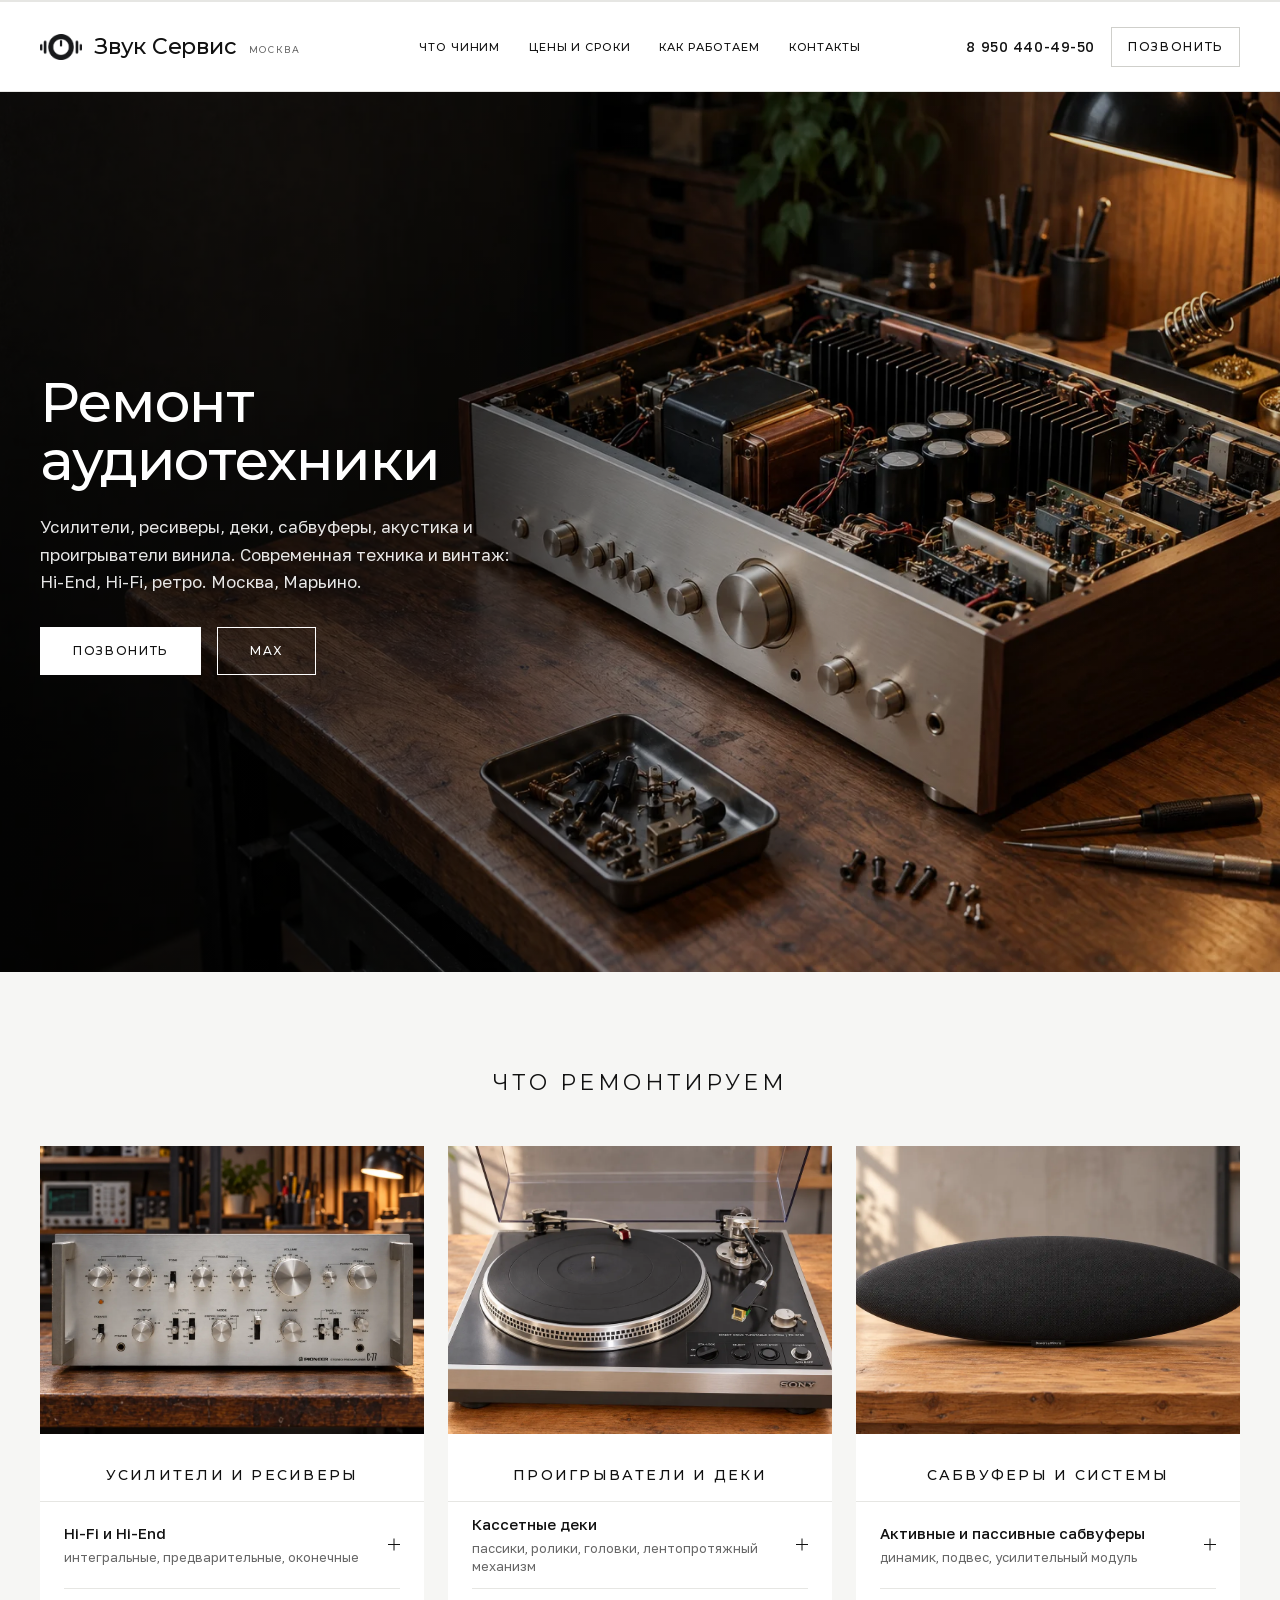
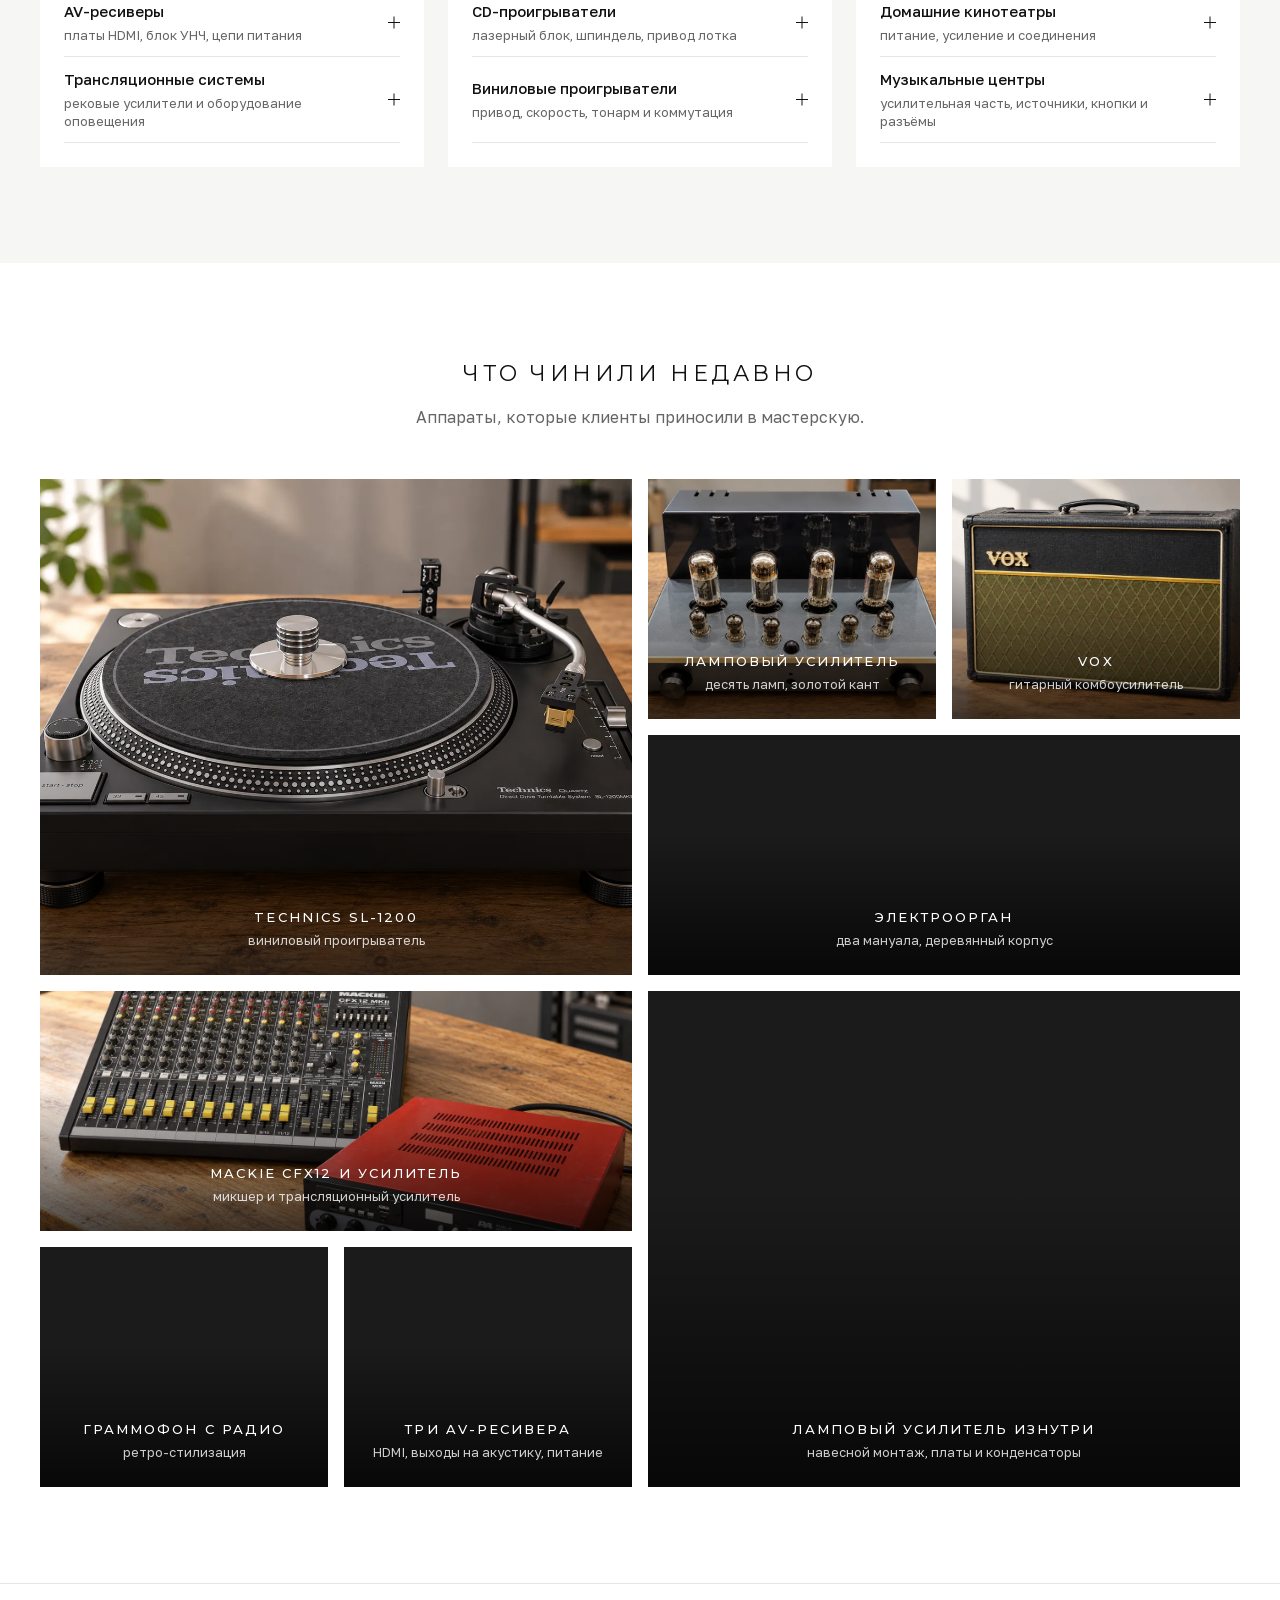
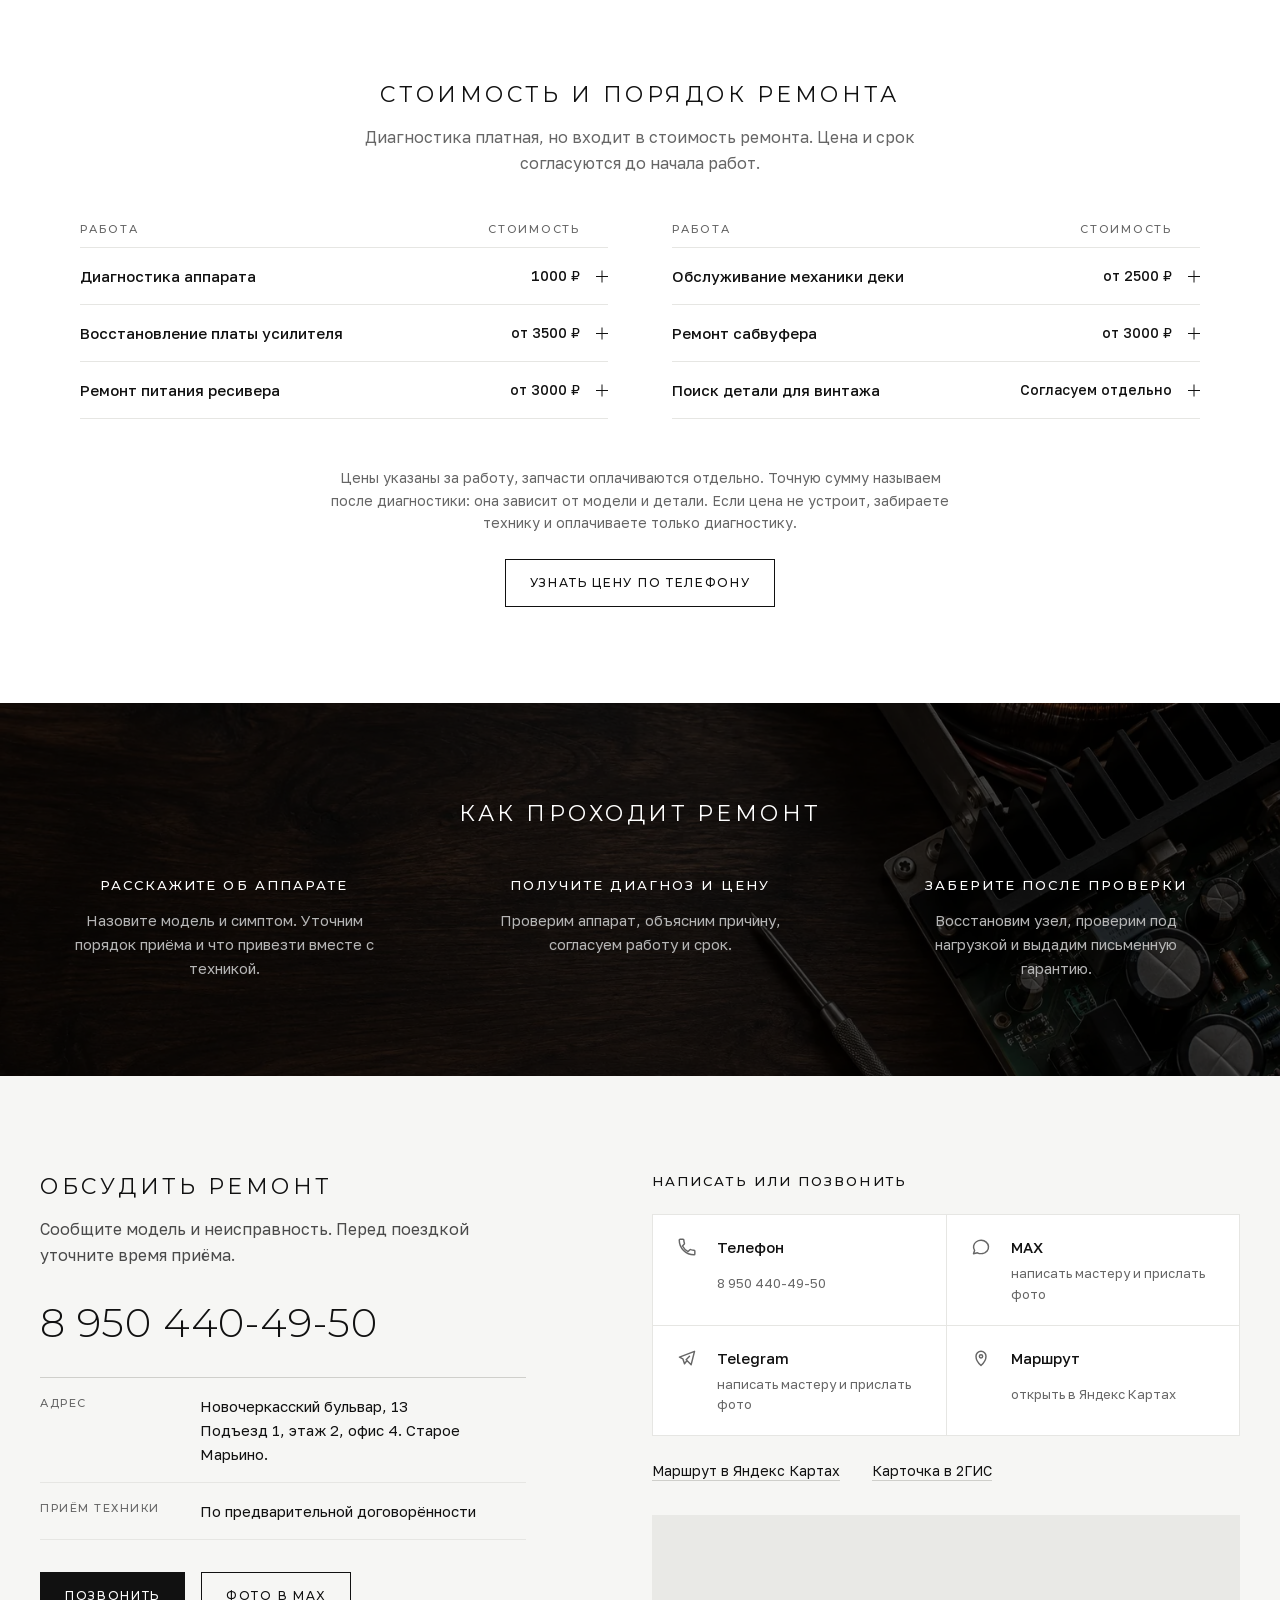
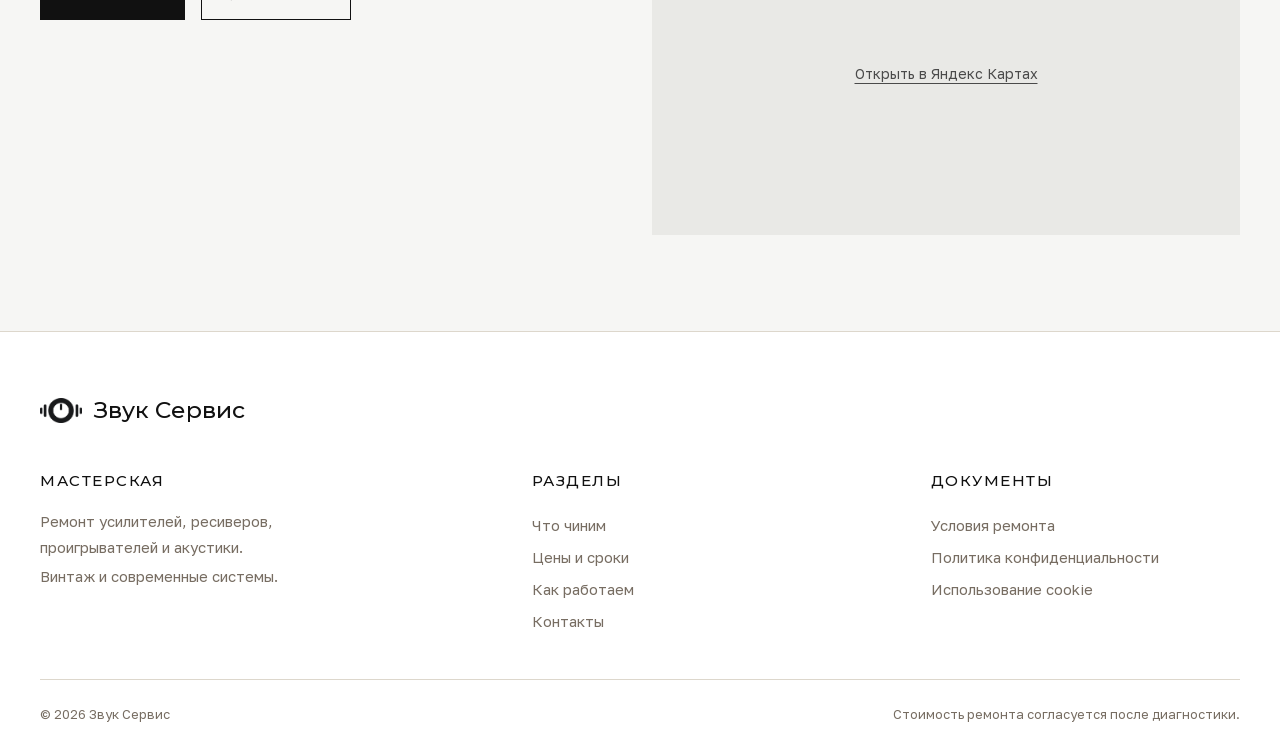
==== commit aa147d8e: "Внести правки Ксюши в контакты Звук Сервиса" ====
--- a/index.html
+++ b/index.html
@@ -30,11 +30,11 @@
 <a href="#ceny">Цены и сроки</a>
 <a href="#kak-rabotaem">Как работаем</a>
 <a href="#kontakty">Контакты</a>
-<div class="top__nav-extra"><a href="tel:+79859197728">Позвонить</a><a href="https://max.ru/" rel="noopener" target="_blank">MAX</a></div>
+<div class="top__nav-extra"><a href="tel:+79504404950">Позвонить</a><a href="https://max.ru/" rel="noopener" target="_blank">MAX</a></div>
 </nav>
 <div class="top__side">
-<a class="top__tel" href="tel:+79859197728">8 985 919-77-28</a>
-<a aria-label="Позвонить" class="btn btn--accent btn--sm" href="tel:+79859197728"><svg aria-hidden="true" viewBox="0 0 24 24"><path d="M6.6 10.8c1.8 3.5 3.2 4.9 6.7 6.7l2.2-2.2c.3-.3.7-.4 1.1-.2 1.2.4 2.5.7 3.8.7.6 0 1 .4 1 1v3.5c0 .6-.4 1-1 1C10.6 21.3 2.7 13.4 2.7 3.6c0-.6.4-1 1-1h3.5c.6 0 1 .4 1 1 0 1.3.2 2.6.7 3.8.1.4 0 .8-.2 1.1z"/></svg><span>Позвонить</span></a>
+<a class="top__tel" href="tel:+79504404950">8 950 440-49-50</a>
+<a aria-label="Позвонить" class="btn btn--accent btn--sm" href="tel:+79504404950"><svg aria-hidden="true" viewBox="0 0 24 24"><path d="M6.6 10.8c1.8 3.5 3.2 4.9 6.7 6.7l2.2-2.2c.3-.3.7-.4 1.1-.2 1.2.4 2.5.7 3.8.7.6 0 1 .4 1 1v3.5c0 .6-.4 1-1 1C10.6 21.3 2.7 13.4 2.7 3.6c0-.6.4-1 1-1h3.5c.6 0 1 .4 1 1 0 1.3.2 2.6.7 3.8.1.4 0 .8-.2 1.1z"/></svg><span>Позвонить</span></a>
 <button aria-controls="top-nav" aria-expanded="false" aria-label="Открыть меню" class="top__burger" type="button"><i></i><i></i></button>
 </div>
 </div>
@@ -49,7 +49,7 @@
 <div class="hero__aside">
 <p class="hero__lead">Усилители, ресиверы, деки, сабвуферы, акустика и проигрыватели винила. Современная техника и винтаж: <span class="nobr">Hi-End</span>, <span class="nobr">Hi-Fi</span>, ретро. Москва, Марьино.</p>
 <div class="hero__cta">
-<a class="btn btn--accent btn--lg" href="tel:+79859197728">Позвонить</a>
+<a class="btn btn--accent btn--lg" href="tel:+79504404950">Позвонить</a>
 <a class="btn btn--quiet btn--lg" href="https://max.ru/" rel="noopener" target="_blank">MAX</a>
 </div>
 </div>
@@ -93,7 +93,7 @@
 </div>
 <div class="prices__foot">
 <p>Цены указаны за работу, запчасти оплачиваются отдельно. Точную сумму называем после диагностики: она зависит от модели и детали. Если цена не устроит, забираете технику и оплачиваете только диагностику.</p>
-<a class="btn btn--accent" href="tel:+79859197728">Узнать цену по телефону</a>
+<a class="btn btn--accent" href="tel:+79504404950">Узнать цену по телефону</a>
 </div>
 </div>
 </div>
@@ -112,19 +112,19 @@
 <div class="contacts__info" data-reveal="">
 <h2>Обсудить ремонт</h2>
 <p class="contacts__sub">Сообщите модель и неисправность. Перед поездкой уточните время приёма.</p>
-<a class="contacts__tel" href="tel:+79859197728">8 985 919-77-28</a>
+<a class="contacts__tel" href="tel:+79504404950">8 950 440-49-50</a>
 <dl class="contacts__list">
 <div><dt>Адрес</dt><dd>Новочеркасский бульвар, 13<br/>Подъезд 1, этаж 2, офис 4. Старое Марьино.</dd></div>
 <div><dt>Приём техники</dt><dd>По предварительной договорённости</dd></div>
 </dl>
-<div class="hero__cta"><a class="btn btn--accent" href="tel:+79859197728">Позвонить</a><a class="btn btn--quiet" href="https://max.ru/" rel="noopener" target="_blank">Фото в MAX</a></div>
+<div class="hero__cta"><a class="btn btn--accent" href="tel:+79504404950">Позвонить</a><a class="btn btn--quiet" href="https://max.ru/" rel="noopener" target="_blank">Фото в MAX</a></div>
 </div>
 <div class="channels" data-reveal="">
 <h3 class="channels__h">Написать или позвонить</h3>
 <div class="channels__grid">
-<a class="channel" href="tel:+79859197728"><svg class="channel__i" viewBox="0 0 24 24" fill="none" stroke="currentColor" stroke-width="1.75" stroke-linecap="round" stroke-linejoin="round" aria-hidden="true"><path d="M6.6 10.8c1.8 3.5 3.2 4.9 6.7 6.7l2.2-2.2c.3-.3.7-.4 1.1-.2 1.2.4 2.5.7 3.8.7.6 0 1 .4 1 1v3.5c0 .6-.4 1-1 1C10.6 21.3 2.7 13.4 2.7 3.6c0-.6.4-1 1-1h3.5c.6 0 1 .4 1 1 0 1.3.2 2.6.7 3.8.1.4 0 .8-.2 1.1z"/></svg><b>Телефон</b><span>8 985 919-77-28</span></a>
-<a class="channel" href="https://max.ru/" rel="noopener noreferrer" target="_blank"><svg class="channel__i" viewBox="0 0 24 24" fill="none" stroke="currentColor" stroke-width="1.75" stroke-linecap="round" stroke-linejoin="round" aria-hidden="true"><path d="M3 20l1.3-3.9C2 12.7 2.9 8.2 6.4 5.7s8.6-2.3 11.8.5c3.3 2.8 3.7 7.3 1.1 10.5-2.7 3.2-7.6 4.2-11.6 2.3L3 20z"/></svg><b>MAX</b><span>прислать фото аппарата</span></a>
-<a class="channel" href="https://t.me/+79859197728" rel="noopener noreferrer" target="_blank"><svg class="channel__i" viewBox="0 0 24 24" fill="none" stroke="currentColor" stroke-width="1.75" stroke-linecap="round" stroke-linejoin="round" aria-hidden="true"><path d="M15 10l-4 4 6 6 4-16-18 7 4 2 2 6 3-4"/></svg><b>Telegram</b><span>написать мастеру</span></a>
+<a class="channel" href="tel:+79504404950"><svg class="channel__i" viewBox="0 0 24 24" fill="none" stroke="currentColor" stroke-width="1.75" stroke-linecap="round" stroke-linejoin="round" aria-hidden="true"><path d="M6.6 10.8c1.8 3.5 3.2 4.9 6.7 6.7l2.2-2.2c.3-.3.7-.4 1.1-.2 1.2.4 2.5.7 3.8.7.6 0 1 .4 1 1v3.5c0 .6-.4 1-1 1C10.6 21.3 2.7 13.4 2.7 3.6c0-.6.4-1 1-1h3.5c.6 0 1 .4 1 1 0 1.3.2 2.6.7 3.8.1.4 0 .8-.2 1.1z"/></svg><b>Телефон</b><span>8 950 440-49-50</span></a>
+<a class="channel" href="https://max.ru/" rel="noopener noreferrer" target="_blank"><svg class="channel__i" viewBox="0 0 24 24" fill="none" stroke="currentColor" stroke-width="1.75" stroke-linecap="round" stroke-linejoin="round" aria-hidden="true"><path d="M3 20l1.3-3.9C2 12.7 2.9 8.2 6.4 5.7s8.6-2.3 11.8.5c3.3 2.8 3.7 7.3 1.1 10.5-2.7 3.2-7.6 4.2-11.6 2.3L3 20z"/></svg><b>MAX</b><span>написать мастеру и прислать фото</span></a>
+<a class="channel" href="https://t.me/+79504404950" rel="noopener noreferrer" target="_blank"><svg class="channel__i" viewBox="0 0 24 24" fill="none" stroke="currentColor" stroke-width="1.75" stroke-linecap="round" stroke-linejoin="round" aria-hidden="true"><path d="M15 10l-4 4 6 6 4-16-18 7 4 2 2 6 3-4"/></svg><b>Telegram</b><span>написать мастеру и прислать фото</span></a>
 <a class="channel" href="https://yandex.ru/maps/?rtext=~55.647521%2C37.723402" rel="noopener noreferrer" target="_blank"><svg class="channel__i" viewBox="0 0 24 24" fill="none" stroke="currentColor" stroke-width="1.75" stroke-linecap="round" stroke-linejoin="round" aria-hidden="true"><path d="M12 21s6-5.1 6-11a6 6 0 1 0-12 0c0 5.9 6 11 6 11z"/><circle cx="12" cy="10" r="2"/></svg><b>Маршрут</b><span>открыть в Яндекс Картах</span></a>
 </div>
 <p class="channels__links"><a href="https://yandex.ru/maps/?rtext=~55.647521%2C37.723402" rel="noopener noreferrer" target="_blank">Маршрут в Яндекс Картах</a><a href="https://2gis.ru/moscow/firm/70000001059206560" rel="noopener noreferrer" target="_blank">Карточка в 2ГИС</a></p>
@@ -144,7 +144,7 @@
 </div>
 </footer>
 <div class="callbar">
-<a class="btn btn--accent" href="tel:+79859197728">
+<a class="btn btn--accent" href="tel:+79504404950">
 <svg aria-hidden="true" viewbox="0 0 24 24"><path d="M13.832 16.568a1 1 0 0 0 1.213-.303l.355-.465A2 2 0 0 1 17 15h3a2 2 0 0 1 2 2v3a2 2 0 0 1-2 2A18 18 0 0 1 2 4a2 2 0 0 1 2-2h3a2 2 0 0 1 2 2v3a2 2 0 0 1-.8 1.6l-.468.351a1 1 0 0 0-.292 1.233 14 14 0 0 0 6.392 6.384"></path></svg>
     Позвонить
   </a>
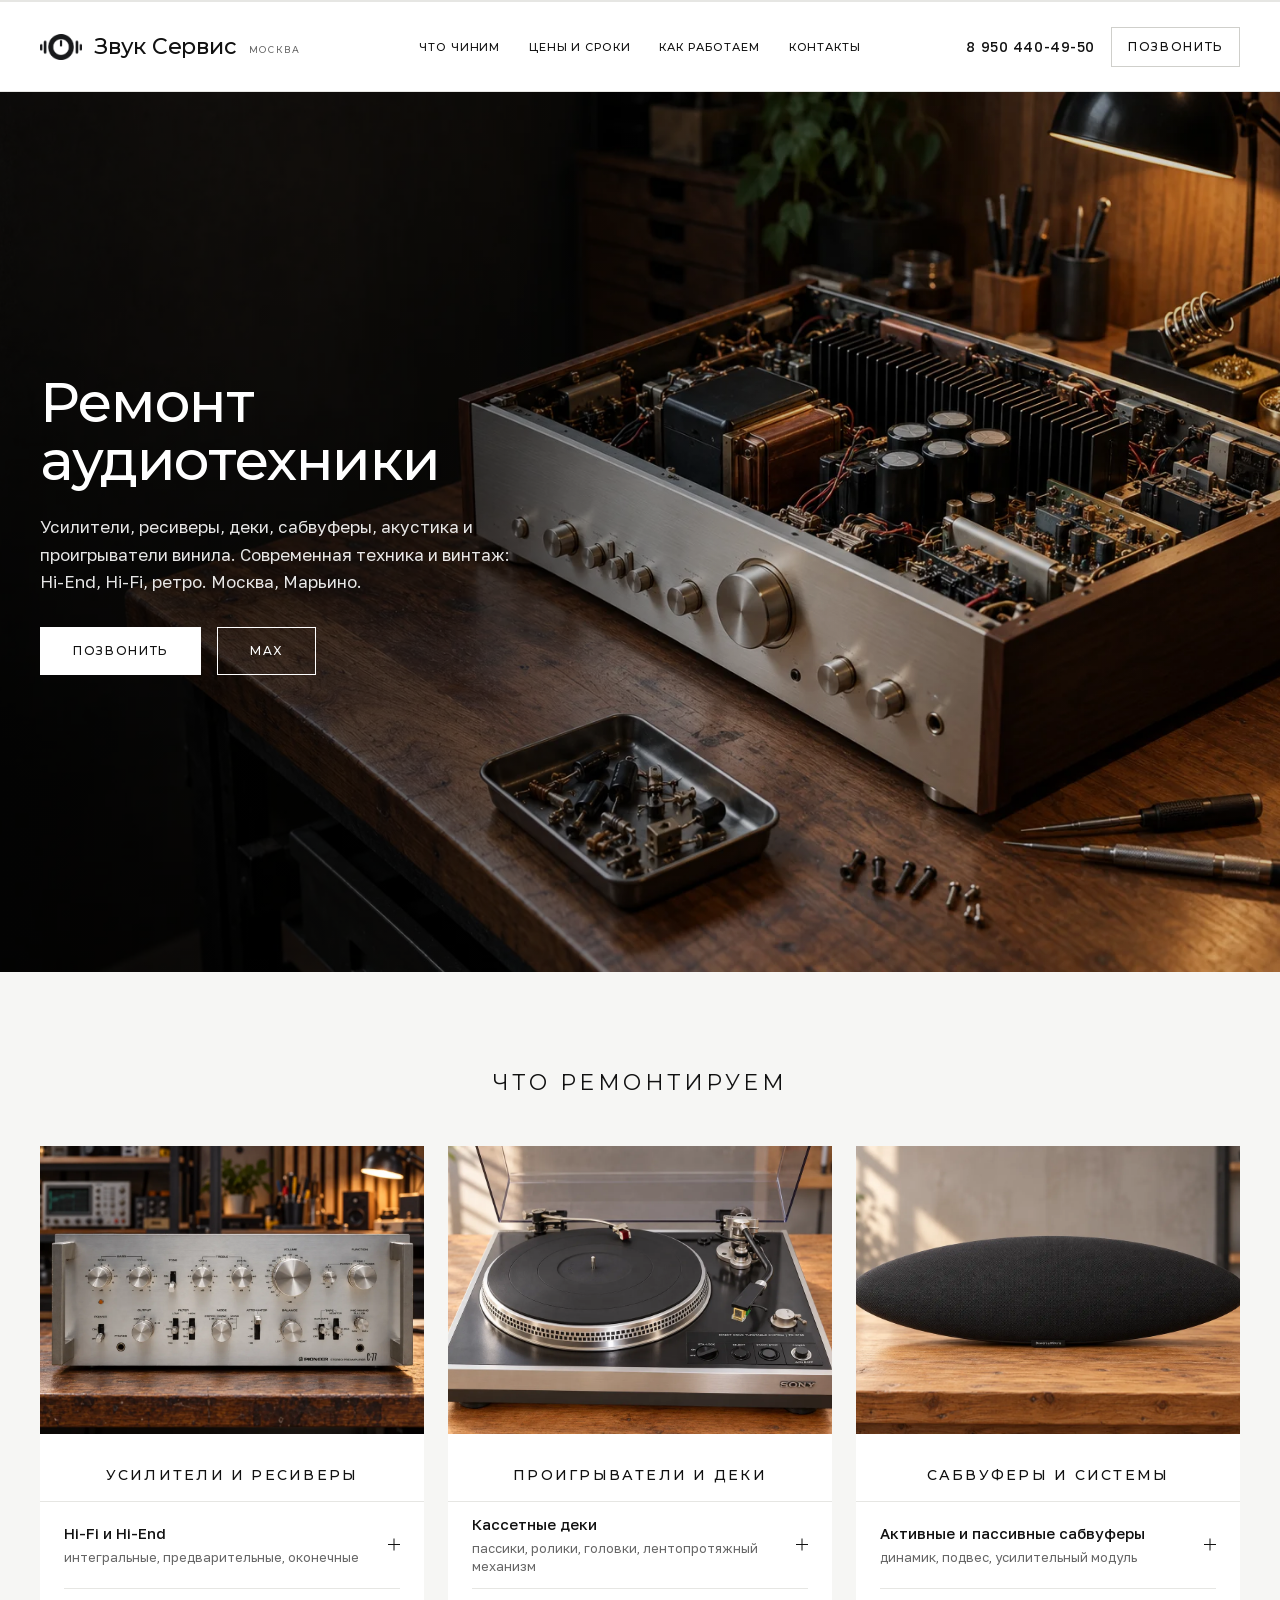
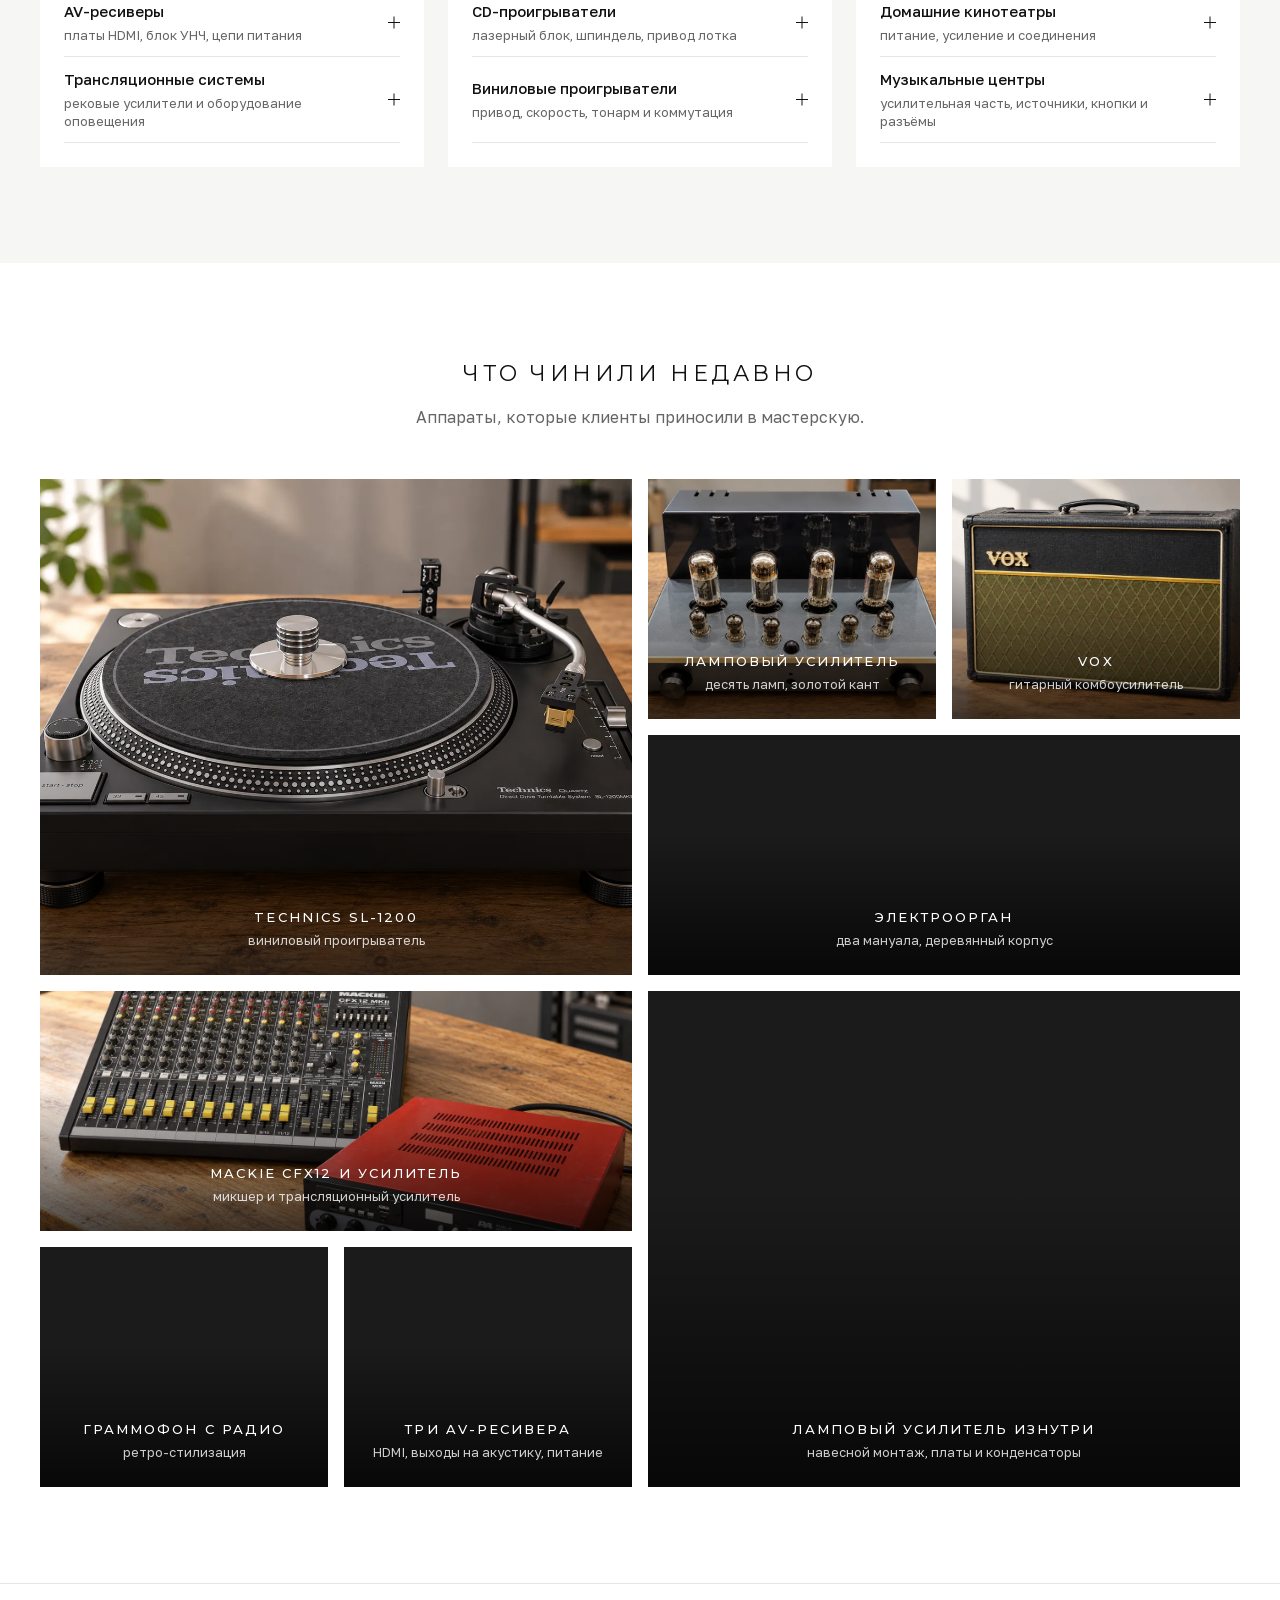
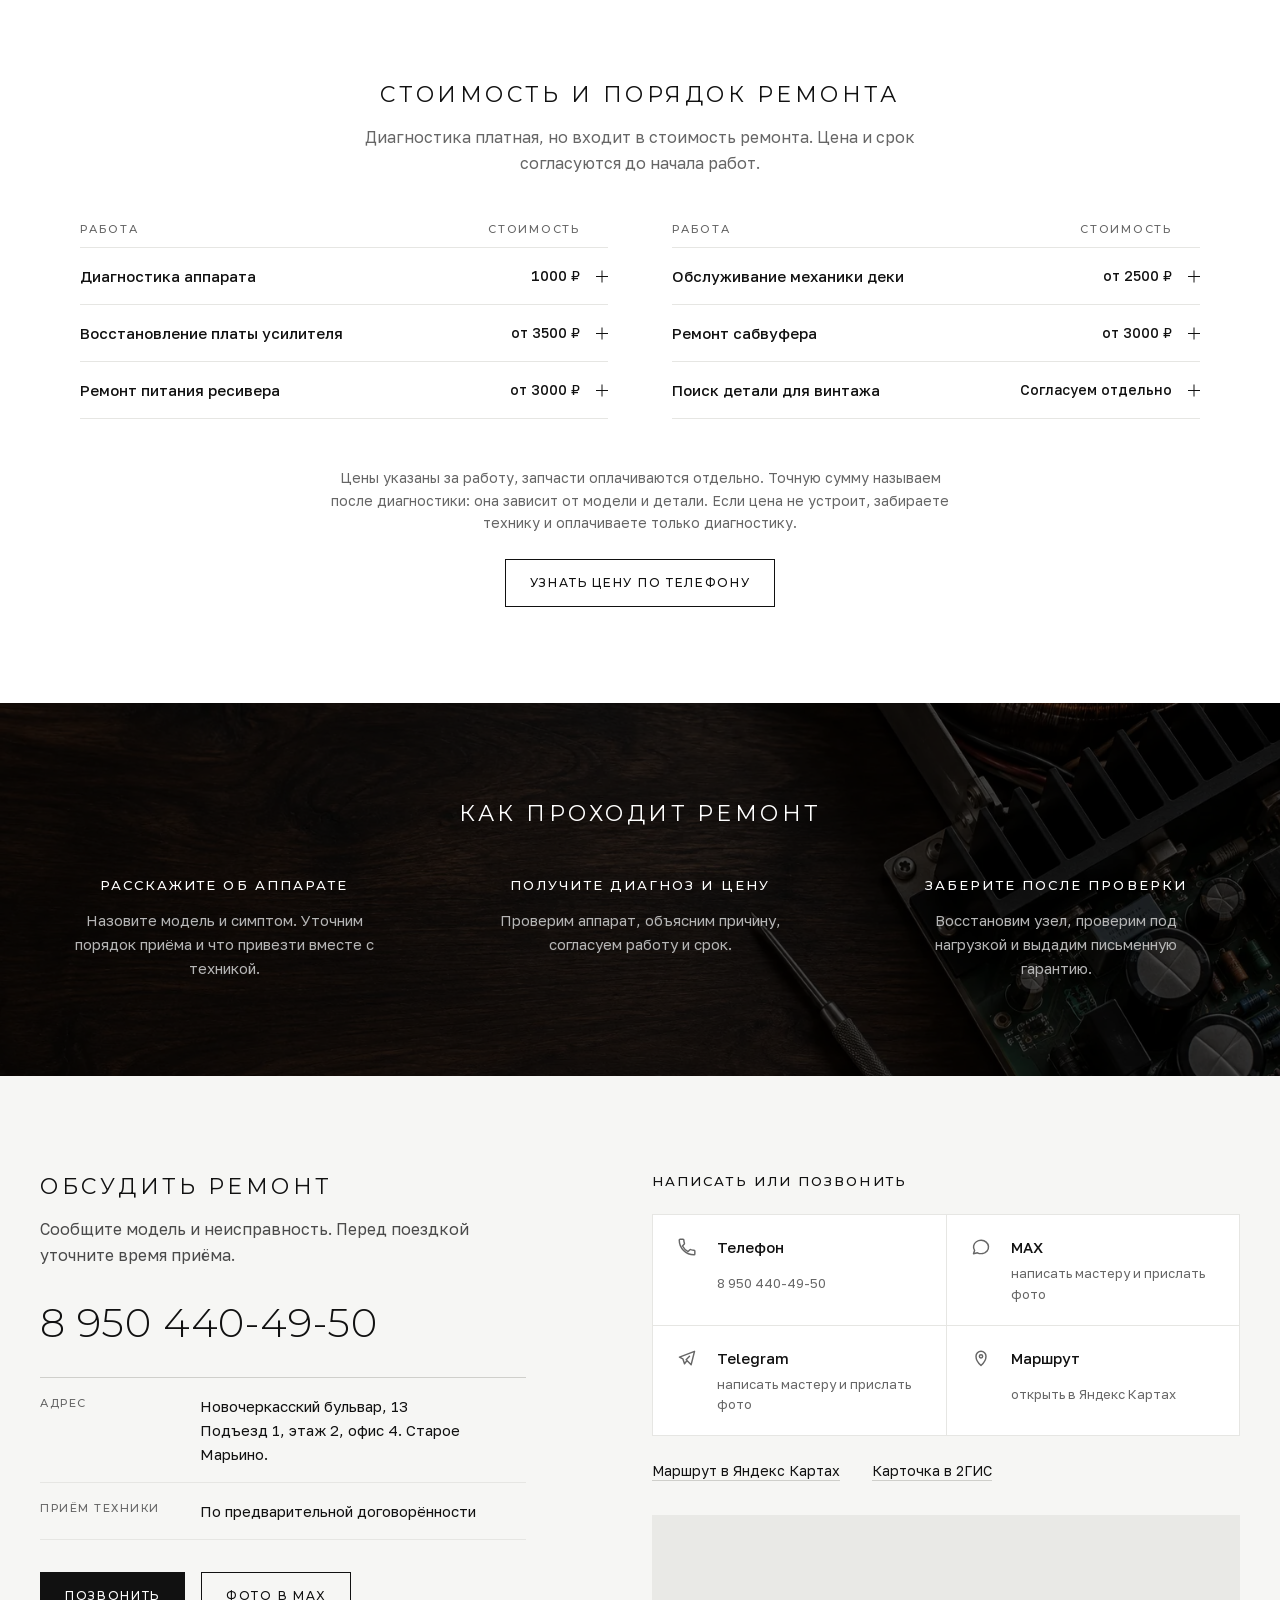
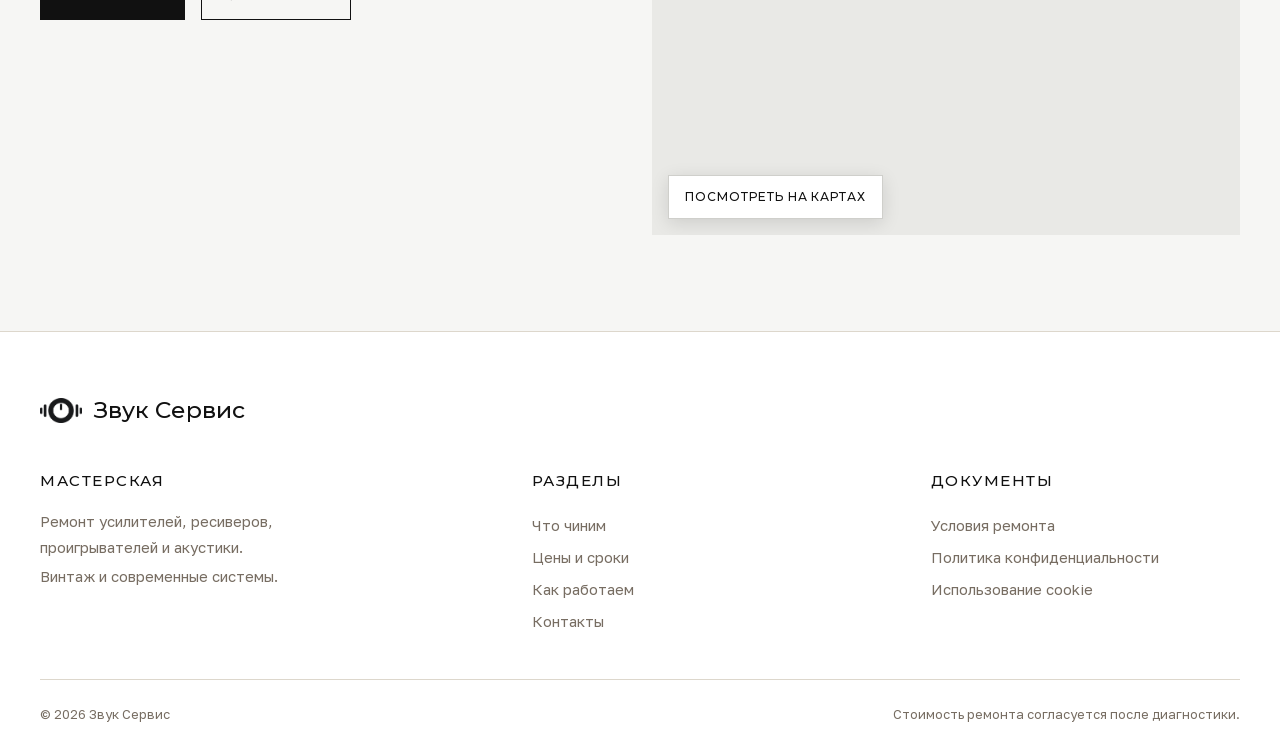
==== commit 3ef4a344: "Подключить профиль MAX и кликабельную карту" ====
--- a/index.html
+++ b/index.html
@@ -20,7 +20,7 @@
     if (/[?&]grid\b/.test(location.search)) r.classList.add('show-grid');
   })(document.documentElement);
 </script>
-<link href="img/favicon-32.png" rel="icon" sizes="32x32" type="image/png"/><link href="img/apple-touch-icon.png" rel="apple-touch-icon" sizes="180x180"/><meta content="#ffffff" name="theme-color"/><link href="minimal.css?v=16" rel="stylesheet"/></head>
+<link href="img/favicon-32.png" rel="icon" sizes="32x32" type="image/png"/><link href="img/apple-touch-icon.png" rel="apple-touch-icon" sizes="180x180"/><meta content="#ffffff" name="theme-color"/><link href="minimal.css?v=18" rel="stylesheet"/></head>
 <body><a class="skip" href="#main">Перейти к содержимому</a>
 <header class="top">
 <div class="wrap top__in">
@@ -30,7 +30,7 @@
 <a href="#ceny">Цены и сроки</a>
 <a href="#kak-rabotaem">Как работаем</a>
 <a href="#kontakty">Контакты</a>
-<div class="top__nav-extra"><a href="tel:+79504404950">Позвонить</a><a href="https://max.ru/" rel="noopener" target="_blank">MAX</a></div>
+<div class="top__nav-extra"><a href="tel:+79504404950">Позвонить</a><a href="https://max.ru/u/f9LHodD0cOIqFfX_3xJyGoj3Uyq40M4uVSGVw5zx9WzeNi54BudM8YabZos" rel="noopener" target="_blank">MAX</a></div>
 </nav>
 <div class="top__side">
 <a class="top__tel" href="tel:+79504404950">8 950 440-49-50</a>
@@ -50,7 +50,7 @@
 <p class="hero__lead">Усилители, ресиверы, деки, сабвуферы, акустика и проигрыватели винила. Современная техника и винтаж: <span class="nobr">Hi-End</span>, <span class="nobr">Hi-Fi</span>, ретро. Москва, Марьино.</p>
 <div class="hero__cta">
 <a class="btn btn--accent btn--lg" href="tel:+79504404950">Позвонить</a>
-<a class="btn btn--quiet btn--lg" href="https://max.ru/" rel="noopener" target="_blank">MAX</a>
+<a class="btn btn--quiet btn--lg" href="https://max.ru/u/f9LHodD0cOIqFfX_3xJyGoj3Uyq40M4uVSGVw5zx9WzeNi54BudM8YabZos" rel="noopener" target="_blank">MAX</a>
 </div>
 </div>
 <figure class="hero__media hero-photo">
@@ -117,18 +117,18 @@
 <div><dt>Адрес</dt><dd>Новочеркасский бульвар, 13<br/>Подъезд 1, этаж 2, офис 4. Старое Марьино.</dd></div>
 <div><dt>Приём техники</dt><dd>По предварительной договорённости</dd></div>
 </dl>
-<div class="hero__cta"><a class="btn btn--accent" href="tel:+79504404950">Позвонить</a><a class="btn btn--quiet" href="https://max.ru/" rel="noopener" target="_blank">Фото в MAX</a></div>
+<div class="hero__cta"><a class="btn btn--accent" href="tel:+79504404950">Позвонить</a><a class="btn btn--quiet" href="https://max.ru/u/f9LHodD0cOIqFfX_3xJyGoj3Uyq40M4uVSGVw5zx9WzeNi54BudM8YabZos" rel="noopener" target="_blank">Фото в MAX</a></div>
 </div>
 <div class="channels" data-reveal="">
 <h3 class="channels__h">Написать или позвонить</h3>
 <div class="channels__grid">
 <a class="channel" href="tel:+79504404950"><svg class="channel__i" viewBox="0 0 24 24" fill="none" stroke="currentColor" stroke-width="1.75" stroke-linecap="round" stroke-linejoin="round" aria-hidden="true"><path d="M6.6 10.8c1.8 3.5 3.2 4.9 6.7 6.7l2.2-2.2c.3-.3.7-.4 1.1-.2 1.2.4 2.5.7 3.8.7.6 0 1 .4 1 1v3.5c0 .6-.4 1-1 1C10.6 21.3 2.7 13.4 2.7 3.6c0-.6.4-1 1-1h3.5c.6 0 1 .4 1 1 0 1.3.2 2.6.7 3.8.1.4 0 .8-.2 1.1z"/></svg><b>Телефон</b><span>8 950 440-49-50</span></a>
-<a class="channel" href="https://max.ru/" rel="noopener noreferrer" target="_blank"><svg class="channel__i" viewBox="0 0 24 24" fill="none" stroke="currentColor" stroke-width="1.75" stroke-linecap="round" stroke-linejoin="round" aria-hidden="true"><path d="M3 20l1.3-3.9C2 12.7 2.9 8.2 6.4 5.7s8.6-2.3 11.8.5c3.3 2.8 3.7 7.3 1.1 10.5-2.7 3.2-7.6 4.2-11.6 2.3L3 20z"/></svg><b>MAX</b><span>написать мастеру и прислать фото</span></a>
-<a class="channel" href="https://t.me/+79504404950" rel="noopener noreferrer" target="_blank"><svg class="channel__i" viewBox="0 0 24 24" fill="none" stroke="currentColor" stroke-width="1.75" stroke-linecap="round" stroke-linejoin="round" aria-hidden="true"><path d="M15 10l-4 4 6 6 4-16-18 7 4 2 2 6 3-4"/></svg><b>Telegram</b><span>написать мастеру и прислать фото</span></a>
+<a class="channel" href="https://max.ru/u/f9LHodD0cOIqFfX_3xJyGoj3Uyq40M4uVSGVw5zx9WzeNi54BudM8YabZos" rel="noopener noreferrer" target="_blank"><svg class="channel__i" viewBox="0 0 24 24" fill="none" stroke="currentColor" stroke-width="1.75" stroke-linecap="round" stroke-linejoin="round" aria-hidden="true"><path d="M3 20l1.3-3.9C2 12.7 2.9 8.2 6.4 5.7s8.6-2.3 11.8.5c3.3 2.8 3.7 7.3 1.1 10.5-2.7 3.2-7.6 4.2-11.6 2.3L3 20z"/></svg><b>MAX</b><span>написать мастеру и прислать фото</span></a>
+<a class="channel" href="https://t.me/+79504404950?text=%D0%97%D0%B4%D1%80%D0%B0%D0%B2%D1%81%D1%82%D0%B2%D1%83%D0%B9%D1%82%D0%B5%2C%20%D1%85%D0%BE%D1%87%D1%83%20%D0%BF%D1%80%D0%B8%D1%81%D0%BB%D0%B0%D1%82%D1%8C%20%D1%84%D0%BE%D1%82%D0%BE%20%D1%82%D0%B5%D1%85%D0%BD%D0%B8%D0%BA%D0%B8&amp;profile" rel="noopener noreferrer" target="_blank"><svg class="channel__i" viewBox="0 0 24 24" fill="none" stroke="currentColor" stroke-width="1.75" stroke-linecap="round" stroke-linejoin="round" aria-hidden="true"><path d="M15 10l-4 4 6 6 4-16-18 7 4 2 2 6 3-4"/></svg><b>Telegram</b><span>написать мастеру и прислать фото</span></a>
 <a class="channel" href="https://yandex.ru/maps/?rtext=~55.647521%2C37.723402" rel="noopener noreferrer" target="_blank"><svg class="channel__i" viewBox="0 0 24 24" fill="none" stroke="currentColor" stroke-width="1.75" stroke-linecap="round" stroke-linejoin="round" aria-hidden="true"><path d="M12 21s6-5.1 6-11a6 6 0 1 0-12 0c0 5.9 6 11 6 11z"/><circle cx="12" cy="10" r="2"/></svg><b>Маршрут</b><span>открыть в Яндекс Картах</span></a>
 </div>
 <p class="channels__links"><a href="https://yandex.ru/maps/?rtext=~55.647521%2C37.723402" rel="noopener noreferrer" target="_blank">Маршрут в Яндекс Картах</a><a href="https://2gis.ru/moscow/firm/70000001059206560" rel="noopener noreferrer" target="_blank">Карточка в 2ГИС</a></p>
-<div class="contacts__map"><a class="map-fallback" href="https://yandex.ru/maps/?rtext=~55.647521%2C37.723402" rel="noopener noreferrer" target="_blank">Открыть в Яндекс Картах</a><iframe title="Мастерская на карте: Новочеркасский бульвар, 13" loading="eager" data-fallback="https://www.openstreetmap.org/export/embed.html?bbox=37.7154%2C55.6440%2C37.7314%2C55.6510&amp;layer=mapnik&amp;marker=55.647521%2C37.723402" src="https://yandex.ru/map-widget/v1/?ll=37.723402%2C55.647521&amp;z=16&amp;pt=37.723402,55.647521,pm2dgl"></iframe></div>
+<div class="contacts__map"><a class="map-fallback" href="https://yandex.ru/maps/?rtext=~55.647521%2C37.723402" rel="noopener noreferrer" target="_blank">Посмотреть на картах</a><iframe title="Мастерская на карте: Новочеркасский бульвар, 13" loading="eager" data-fallback="https://www.openstreetmap.org/export/embed.html?bbox=37.7154%2C55.6440%2C37.7314%2C55.6510&amp;layer=mapnik&amp;marker=55.647521%2C37.723402" src="https://yandex.ru/map-widget/v1/?ll=37.723402%2C55.647521&amp;z=16&amp;pt=37.723402,55.647521,pm2dgl"></iframe></div>
 </div>
 </div>
 </section>
@@ -148,7 +148,7 @@
 <svg aria-hidden="true" viewbox="0 0 24 24"><path d="M13.832 16.568a1 1 0 0 0 1.213-.303l.355-.465A2 2 0 0 1 17 15h3a2 2 0 0 1 2 2v3a2 2 0 0 1-2 2A18 18 0 0 1 2 4a2 2 0 0 1 2-2h3a2 2 0 0 1 2 2v3a2 2 0 0 1-.8 1.6l-.468.351a1 1 0 0 0-.292 1.233 14 14 0 0 0 6.392 6.384"></path></svg>
     Позвонить
   </a>
-<a class="btn btn--quiet" href="https://max.ru/" rel="noopener" target="_blank">MAX</a>
+<a class="btn btn--quiet" href="https://max.ru/u/f9LHodD0cOIqFfX_3xJyGoj3Uyq40M4uVSGVw5zx9WzeNi54BudM8YabZos" rel="noopener" target="_blank">MAX</a>
 </div>
 <script defer="" src="site.js?v=16"></script>
 
--- a/minimal.css
+++ b/minimal.css
@@ -231,19 +231,22 @@
 .channels,.guide{grid-column:7 / -1}
 .channels__h{margin-bottom:24px;font:500 13px/1.4 var(--disp);text-transform:uppercase;letter-spacing:var(--track)}
 .channels__grid{display:grid;grid-template-columns:1fr 1fr;gap:1px;background:var(--line);border:1px solid var(--line)}
-.channel{display:grid;grid-template-columns:24px minmax(0,1fr);column-gap:16px;row-gap:4px;padding:20px 24px;background:#fff;transition:background-color .2s ease}
+.channel{position:relative;z-index:3;display:grid;grid-template-columns:24px minmax(0,1fr);column-gap:16px;row-gap:4px;padding:20px 24px;background:#fff;pointer-events:auto;cursor:pointer;transition:background-color .2s ease}
+.channel>*{pointer-events:none}
 .channel:hover{background:var(--soft)}
 .channel__i{grid-row:1 / 3;width:20px;height:20px;margin-top:2px;color:var(--ink-3)}
 .channel b{font-size:15px;font-weight:500}
 .channel span{font-size:13px;color:var(--ink-3);overflow-wrap:anywhere}
 .channel[hidden]{display:none}
 .channels__links{display:flex;flex-wrap:wrap;gap:8px 32px;margin-top:24px;font-size:14px}
-.channels__links a{text-decoration:underline;text-underline-offset:4px;text-decoration-color:var(--line-2)}
+.channels__links a{position:relative;z-index:3;pointer-events:auto;text-decoration:underline;text-underline-offset:4px;text-decoration-color:var(--line-2)}
 .channels__links a:hover{text-decoration-color:currentColor}
 .contacts__map{position:relative;margin-top:32px;height:320px;overflow:hidden;background:#e9e9e6}
-.contacts__map iframe{position:relative;z-index:1;display:block;width:100%;height:100%;border:0;opacity:1;transition:opacity .2s ease}
+.contacts__map iframe{position:relative;z-index:1;display:block;width:100%;height:100%;border:0;opacity:1;pointer-events:none;transition:opacity .2s ease}
 .contacts__map.is-map-loading iframe{opacity:0}
-.map-fallback{position:absolute;inset:0;display:flex;align-items:center;justify-content:center;padding:24px;background:#e9e9e6;color:var(--ink-2);font-size:14px;text-align:center;text-decoration:underline;text-underline-offset:4px}
+.contacts__map.is-map-loading iframe{pointer-events:none}
+.map-fallback{position:absolute;inset:0;z-index:2;display:flex;align-items:flex-end;justify-content:flex-start;padding:16px;background:transparent;color:var(--ink);font-size:0;text-decoration:none;cursor:pointer}
+.map-fallback::after{content:"Посмотреть на картах";display:inline-flex;align-items:center;min-height:44px;padding:0 16px;background:#fff;border:1px solid var(--line-2);font:500 12px/1 var(--disp);text-transform:uppercase;letter-spacing:.08em;box-shadow:0 4px 18px rgba(0,0,0,.12)}
 
 .contact-guide{border-top:1px solid var(--line-2)}
 .contact-guide li{padding:24px 0;border-bottom:1px solid var(--line)}
